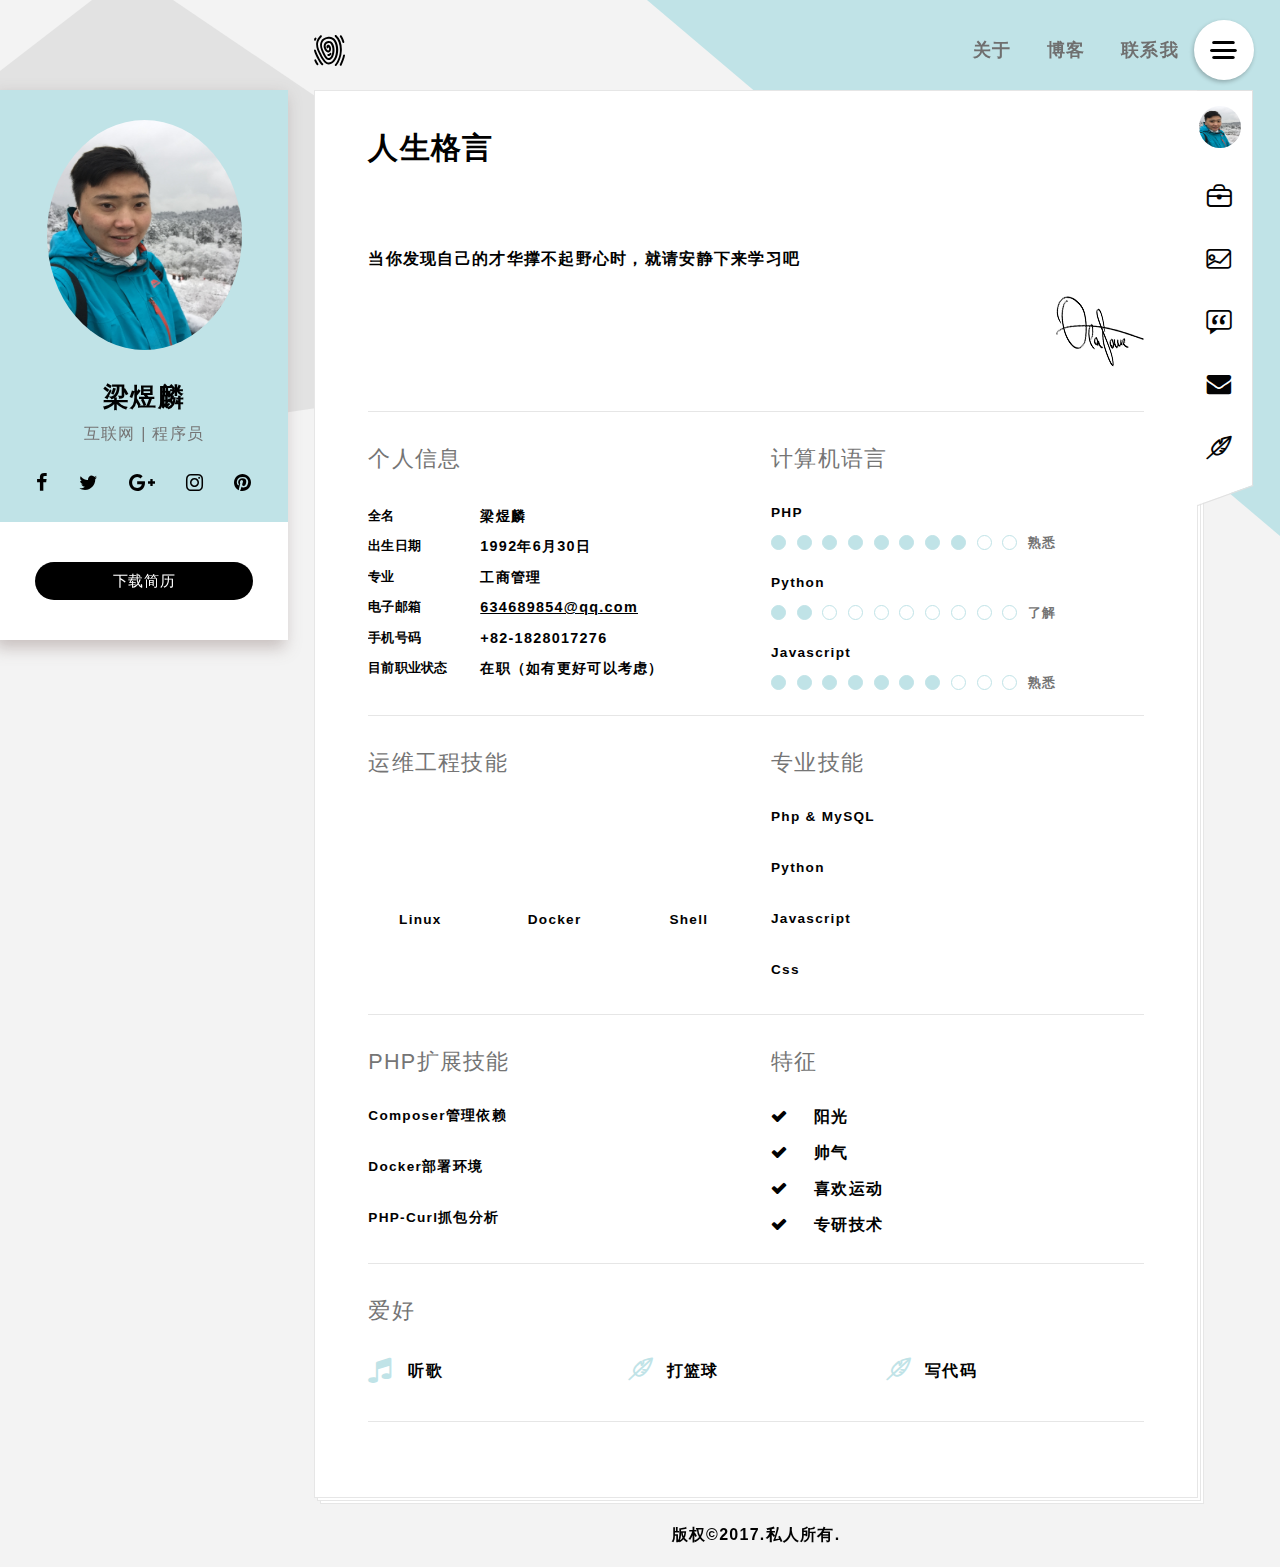
==== blog/index.html @ a627f926 "增加博客前端页面" ====
﻿<!DOCTYPE html>
<html lang="en" class="ace ace-card-on ace-tab-nav-on ace-main-nav-on ace-sidebar-on" data-theme-color="#c0e3e7">
<head>
    <meta charset="utf-8">
    <meta http-equiv="X-UA-Compatible" content="IE=edge">
    <meta name="viewport" content="width=device-width, initial-scale=1">

    <title>你吵到我写代码了</title>
    <meta name="description" content="">

    <link rel="apple-touch-icon" href="apple-touch-icon.png">
    <link rel="shortcut icon" href="favicon.ico">

    <!-- Icon Fonts -->
    <link href="fonts/icomoon/style.css" rel="stylesheet">

    <!-- Styles -->
    <link href="js/plugins/highlight/solarized-light.css" rel="stylesheet">
    <link href="style.css" rel="stylesheet">

    <!-- Modernizer -->
    <script type="text/javascript" src="js/vendor/modernizr-3.3.1.min.js"></script>
  </head>
  <body>
     <div class="ace-wrapper">
         <header id="ace-header" class="ace-container-shift ace-logo-in ace-head-boxed ace-nav-right">
             <div class="ace-head-inner">
                 <div class="ace-head-container ace-container">
                     <div class="ace-head-row">
                         <div id="ace-head-col1" class="ace-head-col text-left">
                             <a id="ace-logo" class="ace-logo" href="index.html">
                                <img src="img/uploads/brand/logo.svg" alt="ace resume"><span></span>
                             </a>
                         </div>

                         <div id="ace-head-col2" class="ace-head-col text-right">
                             <div class="ace-nav-container ace-container hidden-sm hidden-xs">
                                 <nav id="ace-main-nav">
                                    <ul class="clear-list">
										<li><a href="index.html">关于</a></li>
										<!-- <li><a href="portfolio.html">portfolio</a> -->
										<!-- <li><a href="testimonials.html">references</a></li> -->
										<!-- <li><a href="search.html">search</a></li> -->
										<li><a href="category.html">博客</a></li>
										<li><a href="contact.html">联系我</a></li>
									</ul>
                                 </nav>
                             </div>
                         </div>

                         <div id="ace-head-col3" class="ace-head-col text-right">
                             <button id="ace-sidebar-btn" class="btn btn-icon btn-light btn-shade">
                                 <span class="ace-icon ace-icon-side-bar-icon"></span>
                             </button>
                         </div>
                     </div>
                 </div><!-- .ace-container -->
             </div><!-- .ace-head-inner -->
        </header><!-- #ace-header -->


        <nav id="ace-nav-sm" class="ace-nav hidden-lg hidden-md">
            <ul class="clear-list">
				<li>
					<a href="index.html" data-tooltip="Home"><img class="avatar avatar-42" src="img/uploads/IMG_2490.jpg" alt=""></a>
				</li>
				<li>
					<a href="experience.html" data-tooltip="Experience"><span class="ace-icon ace-icon-experience"></span></a>
				</li>
				<li>
					<a href="portfolio.html" data-tooltip="Portfolio"><span class="ace-icon ace-icon-portfolio"></span></a>
				</li>
				<li>
					<a href="testimonials.html" data-tooltip="References"><span class="ace-icon ace-icon-references"></span></a>
				</li>
				<li>
					<a href="contact.html" data-tooltip="Contact"><span class="ace-icon ace-icon-contact"></span></a>
				</li>
				<li>
					<a href="category.html" data-tooltip="Blog"><span class="ace-icon ace-icon-blog"></span></a>
				</li>
			</ul>
        </nav><!-- #ace-tab-nav-sm -->

        <article id="ace-card" class="ace-card bg-primary">
			<div class="ace-card-inner text-center">
				<img class="avatar avatar-195" src="img/uploads/IMG_2490.jpg" width="195" height="195" alt="">
				<h1>梁煜麟</h1>
				<p class="text-muted">互联网 | 程序员</p>
				<ul class="ace-social clear-list">
					<li><a><span class="ace-icon ace-icon-facebook"></span></a></li>
					<li><a><span class="ace-icon ace-icon-twitter"></span></a></li>
					<li><a><span class="ace-icon ace-icon-google-plus"></span></a></li>
					<li><a><span class="ace-icon ace-icon-instagram"></span></a></li>
					<li><a><span class="ace-icon ace-icon-pinterest"></span></a></li>
				</ul>
			</div>

			<footer class="ace-card-footer">
				<a class="btn btn-lg btn-block btn-thin btn-upper " href="#">下载简历</a>
			</footer>
		</article><!-- #ace-card -->

        <div id="ace-content" class="ace-container-shift">
            <div class="ace-container">


                    <div id="ace-nav-wrap" class="hidden-sm hidden-xs">
                        <div class="ace-nav-cont">
                            <div id="ace-nav-scroll">
                                <nav id="ace-nav" class="ace-nav">
                                    <ul class="clear-list">
										<li>
											<a href="index.html" data-tooltip="Home"><img class="avatar avatar-42" src="img/uploads/IMG_2490.jpg" alt=""></a>
										</li>
										<li>
											<a href="experience.html" data-tooltip="Experience"><span class="ace-icon ace-icon-experience"></span></a>
										</li>
										<li>
											<a href="portfolio.html" data-tooltip="Portfolio"><span class="ace-icon ace-icon-portfolio"></span></a>
										</li>
										<li>
											<a href="testimonials.html" data-tooltip="References"><span class="ace-icon ace-icon-references"></span></a>
										</li>
										<li>
											<a href="contact.html" data-tooltip="Contact"><span class="ace-icon ace-icon-contact"></span></a>
										</li>
										<li>
											<a href="category.html" data-tooltip="Blog"><span class="ace-icon ace-icon-blog"></span></a>
										</li>
									</ul>
                                </nav>
                            </div>

                            <div id="ace-nav-tools" class="hidden">
                                <span class="ace-icon ace-icon-dots-three-horizontal"></span>

                                <button id="ace-nav-arrow" class="clear-btn">
                                    <span class="ace-icon ace-icon-chevron-thin-down"></span>
                                </button>
                            </div>
                        </div>
                        <div class="ace-nav-btm"></div>
                    </div><!-- .ace-nav-wrap -->

                <div class="ace-paper-stock">
                    <main class="ace-paper clearfix">
                        <div class="ace-paper-cont clear-mrg">

						<!-- START: PAGE CONTENT -->
    <div class="padd-box clear-mrg">
        <section class="section brd-btm">
            <div class="row">
                <div class="col-sm-12 clear-mrg text-box">
                    <h2 class="title-lg text-upper">人生格言</h2>

                    <p><b></b><br>
                        <b>当你发现自己的才华撑不起野心时，就请安静下来学习吧<b></p>

                    <p class="text-right">
                        <img src="img/uploads/signature.png" alt="">
                    </p>
                </div>
            </div>
        </section><!-- .section -->

        <section class="section brd-btm">
            <div class="row">
                <div class="col-sm-6 clear-mrg">
                    <h2 class="title-thin text-muted">个人信息</h2>

                    <dl class="dl-horizontal clear-mrg">
                        <dt class="text-upper">全名</dt>
                        <dd>梁煜麟</dd>

                        <dt class="text-upper">出生日期</dt>
                        <dd>1992年6月30日</dd>

                        <dt class="text-upper">专业</dt>
                        <dd>工商管理</dd>

                        <dt class="text-upper">电子邮箱</dt>
                        <dd><a href="mailto:634689854@qq.com">634689854@qq.com</a></dd>

                        <dt class="text-upper">手机号码</dt>
                        <dd>+82-1828017276</dd>

                        <dt class="text-upper">目前职业状态</dt>
                        <dd>在职（如有更好可以考虑）</dd>
                    </dl>
                </div><!-- .col-sm-6 -->

                <div class="col-sm-6 clear-mrg">
                    <h2 class="title-thin text-muted">计算机语言</h2>

                    <div class="progress-bullets ace-animate" role="progressbar" aria-valuenow="10" aria-valuemin="0" aria-valuemax="10">
                        <strong class="progress-title">PHP</strong>
                        <span class="progress-bar">
                            <span class="bullet fill"></span>
                            <span class="bullet fill"></span>
                            <span class="bullet fill"></span>
                            <span class="bullet fill"></span>
                            <span class="bullet fill"></span>
                            <span class="bullet fill"></span>
                            <span class="bullet fill"></span>
                            <span class="bullet fill"></span>
                            <span class="bullet"></span>
                            <span class="bullet"></span>
                        </span>
                        <span class="progress-text text-muted">熟悉</span>
                    </div>

                    <div class="progress-bullets ace-animate" role="progressbar" aria-valuenow="8" aria-valuemin="0" aria-valuemax="10">
                        <strong class="progress-title">Python</strong>
                        <span class="progress-bar">
                            <span class="bullet fill"></span>
                            <span class="bullet fill"></span>
                            <span class="bullet"></span>
                            <span class="bullet"></span>
                            <span class="bullet"></span>
                            <span class="bullet"></span>
                            <span class="bullet"></span>
                            <span class="bullet"></span>
                            <span class="bullet"></span>
                            <span class="bullet"></span>
                        </span>
                        <span class="progress-text text-muted">了解</span>
                    </div>

                    <div class="progress-bullets ace-animate" role="progressbar" aria-valuenow="7" aria-valuemin="0" aria-valuemax="10">
                        <strong class="progress-title">Javascript</strong>
                        <span class="progress-bar">
                            <span class="bullet fill"></span>
                            <span class="bullet fill"></span>
                            <span class="bullet fill"></span>
                            <span class="bullet fill"></span>
                            <span class="bullet fill"></span>
                            <span class="bullet fill"></span>
                            <span class="bullet fill"></span>
                            <span class="bullet"></span>
                            <span class="bullet"></span>
                            <span class="bullet"></span>
                        </span>
                        <span class="progress-text text-muted">熟悉</span>
                    </div>
                </div>
            </div>
        </section>

        <section class="section brd-btm">
            <div class="row">
                <div class="col-sm-6 clear-mrg">
                    <h2 class="title-thin text-muted">运维工程技能</h2>

                    <div class="row">
                        <div class="col-xs-4">
                            <div class="progress-chart ace-animate" role="progressbar" aria-valuenow="90" aria-valuemin="0" aria-valuemax="100">
                                <div class="progress-bar" data-text="40%" data-value="0.4"></div>
                                <strong class="progress-title">Linux</strong>
                            </div>
                        </div><!-- .col-xs-4 -->

                        <div class="col-xs-4">
                            <div class="progress-chart ace-animate" role="progressbar" aria-valuenow="88" aria-valuemin="0" aria-valuemax="100">
                                <div class="progress-bar" data-text="40%" data-value="0.4"></div>
                                <strong class="progress-title">Docker</strong>
                            </div>
                        </div><!-- .col-xs-4 -->

                        <div class="col-xs-4">
                            <div class="progress-chart ace-animate" role="progressbar" aria-valuenow="66" aria-valuemin="0" aria-valuemax="100">
                                <div class="progress-bar" data-text="30%" data-value="0.3"></div>
                                <strong class="progress-title">Shell</strong>
                            </div>
                        </div><!-- .col-xs-4 -->
                    </div><!-- .row -->
                </div><!-- .col-sm-6 -->

                <div class="col-sm-6 clear-mrg">
                    <h2 class="title-thin text-muted">专业技能</h2>

                    <div class="progress-line ace-animate" role="progressbar" aria-valuenow="90" aria-valuemin="0" aria-valuemax="100">
                        <strong class="progress-title">Php & MySQL</strong>
                        <div class="progress-bar" data-text="90%" data-value="0.9"></div>
                    </div>

                    <div class="progress-line ace-animate" role="progressbar" aria-valuenow="80" aria-valuemin="0" aria-valuemax="100">
                        <strong class="progress-title">Python</strong>
                        <div class="progress-bar" data-text="20%" data-value="0.2"></div>
                    </div>

                    <div class="progress-line ace-animate" role="progressbar" aria-valuenow="80" aria-valuemin="0" aria-valuemax="100">
                        <strong class="progress-title">Javascript</strong>
                        <div class="progress-bar" data-text="40%" data-value="0.4"></div>
                    </div>

                    <div class="progress-line ace-animate" role="progressbar" aria-valuenow="70" aria-valuemin="0" aria-valuemax="100">
                        <strong class="progress-title">Css</strong>
                        <div class="progress-bar" data-text="20%" data-value="0.2"></div>
                    </div>
                </div><!-- .col-sm-6 -->
            </div><!-- .row -->
        </section><!-- .section -->

        <section class="section brd-btm">
            <div class="row">
                <div class="col-sm-6 clear-mrg">
                    <h2 class="title-thin text-muted">PHP扩展技能</h2>

                    <div class="progress-line ace-animate" role="progressbar" aria-valuenow="90" aria-valuemin="0" aria-valuemax="100">
                        <strong class="progress-title">Composer管理依赖</strong>
                        <div class="progress-bar" data-text="60%" data-value="0.6"></div>
                    </div>

                    <div class="progress-line ace-animate" role="progressbar" aria-valuenow="80" aria-valuemin="0" aria-valuemax="100">
                        <strong class="progress-title">Docker部署环境</strong>
                        <div class="progress-bar" data-text="40%" data-value="0.4"></div>
                    </div>

                    <div class="progress-line ace-animate" role="progressbar" aria-valuenow="80" aria-valuemin="0" aria-valuemax="100">
                        <strong class="progress-title">PHP-Curl抓包分析</strong>
                        <div class="progress-bar" data-text="80%" data-value="0.8"></div>
                    </div>
                </div><!-- .col-sm-6 -->

                <div class="col-sm-6 clear-mrg">
                    <h2 class="title-thin text-muted">特征</h2>

                    <ul class="styled-list clear-mrg">
                        <li>阳光</li>
                        <li>帅气</li>
                        <li>喜欢运动</li>
                        <li>专研技术</li>
                    </ul>
                </div><!-- .col-sm-6 -->
            </div><!-- .row -->
        </section><!-- .section -->

        <section class="section brd-btm">
            <div class="row">
                <div class="col-sm-12 clear-mrg">
                    <h2 class="title-thin text-muted">爱好</h2>

                    <ul class="icon-list icon-list-col3 clearfix">
                        <li><span class="ace-icon ace-icon-music"></span> 听歌</li>
                        <li><span class="ace-icon ace-icon-blog"></span> 打篮球</li>
                        <li><span class="ace-icon ace-icon-blog"></span> 写代码</li>
                    </ul>
                </div>
            </div>
        </section><!-- .section -->


    </div><!-- .padd-box -->
<!-- END: PAGE CONTENT -->

                </div><!-- .ace-paper-cont -->
            </main><!-- .ace-paper -->
        </div><!-- .ace-paper-stock -->

        </div><!-- .ace-container -->
    </div><!-- #ace-content -->

    <div id="ace-sidebar">
		<button id="ace-sidebar-close" class="btn btn-icon btn-light btn-shade">
			<span class="ace-icon ace-icon-close"></span>
		</button>

		<div id="ace-sidebar-inner">
			<nav id="ace-main-nav-sm" class="visible-xs visible-sm text-center">
				<ul class="clear-list">
					<li><a href="index.html">about</a></li>
					<li><a href="portfolio.html">portfolio</a>
					<li><a href="testimonials.html">references</a></li>
					<li class="has-sub-menu"><a href="#">pages</a>
						<ul class="sub-menu">
							<li><a href="typography.html">typography</a></li>
							<li><a href="components.html">components</a></li>
							<li><a href="search.html">search</a></li>
							<li><a href="404.html">404</a></li>
						</ul>
					</li>
					<li class="has-sub-menu"><a href="category.html">blog</a>
						<ul class="sub-menu">
							<li><a href="single.html">single</a></li>
							<li><a href="single-image.html">single image</a></li>
							<li><a href="single-slider.html">single slider</a></li>
							<li><a href="single-youtube.html">single youtube</a></li>
							<li><a href="single-vimeo.html">single vimeo</a></li>
							<li><a href="single-dailymotion.html">single dailymotion</a></li>
							<li><a href="single-soundcloud.html">single soundcloud</a></li>
							<li><a href="single-video.html">single video</a></li>
							<li><a href="single-audio.html">single audio</a></li>
						</ul>
					</li>
					<li><a href="contact.html">contact</a></li>
				</ul>
			</nav><!-- #ace-main-nav-sm -->

			<article class="ace-card bg-primary">
				<div class="ace-card-inner text-center">
					<img class="avatar avatar-195" src="img/uploads/IMG_2490.jpg" width="195" height="195" alt="">
					<h1>梁煜麟</h1>
					<p class="text-muted">互联网 | 程序员</p>
					<ul class="ace-social clear-list">
						<li><a><span class="ace-icon ace-icon-facebook"></span></a></li>
						<li><a><span class="ace-icon ace-icon-twitter"></span></a></li>
						<li><a><span class="ace-icon ace-icon-google-plus"></span></a></li>
						<li><a><span class="ace-icon ace-icon-instagram"></span></a></li>
						<li><a><span class="ace-icon ace-icon-pinterest"></span></a></li>
					</ul>
				</div>
			</article><!-- #ace-card -->

			<aside class="widget-area">
				<section class="widget widget_search">
					<form role="search" method="get" class="search-form" action="http://sc.chinaz.com/jiaoben/">
						<label>
							<span class="screen-reader-text">Search for:</span>
							<input type="search" class="search-field" placeholder="Search" value="" name="s">
						</label>
						<button type="submit" class="search-submit">
							<span class="screen-reader-text">Search</span>
							<span class="ace-icon ace-icon-search"></span>
						</button>
					</form>
				</section>

				<section class="widget widget_posts_entries">
					<h2 class="widget-title">popular posts</h2>
					<ul>
						<li>
							<a class="post-image" href="">
								<img src="http://noemi.px-lab.com/wp-content/uploads/2016/05/tttt-70x70.png" alt="">
							</a>
							<div class="post-content">
								<h3>
									<a href="">contextual advertising</a>
								</h3>
							</div>
							<div class="post-category-comment">
								<a href="" class="post-category">Work</a>
								<a href="" class="post-comments">256 comments</a>
							</div>
						</li>

						<li>
							<a class="post-image" href="">
								<img src="http://noemi.px-lab.com/wp-content/uploads/2016/05/IMG_8945-1-70x70.jpg" alt="">
							</a>
							<div class="post-content">
								<h3>
									<a href="">grilling tips for the dog days of summer</a>
								</h3>
							</div>
							<div class="post-category-comment">
								<a href="" class="post-category">Work</a>
								<a href="" class="post-comments">256 comments</a>
							</div>
						</li>

						<li>
							<a class="post-image" href="">
								<img src="http://noemi.px-lab.com/wp-content/uploads/2016/05/15-70x70.png" alt="">
							</a>
							<div class="post-content">
								<h3><a href=""></a>branding do you know who are</h3>
							</div>
							<div class="post-category-comment">
								<a href="" class="post-category">Work</a>
								<a href="" class="post-comments">256 comments</a>
							</div>
						</li>
					</ul>
				</section>

				<section id="tag_cloud-2" class="widget widget_tag_cloud">
					<h2 class="widget-title">Tags</h2>
					<div class="tagcloud">
						<a href="http://sc.chinaz.com/jiaoben/tag/audios/" class="tag-link-5 tag-link-position-1" title="1 topic" style="font-size: 1em;">Audios</a>
						<a href="" class="tag-link-7 tag-link-position-2" title="1 topic" style="font-size: 1em;">Freelance</a></div>
				</section>

				<section id="recent-posts-3" class="widget widget_recent_entries">
					<h4 class="widget-title">Recent Posts</h4>
					<ul>
						<li>
							<a href="">Global Travel And Vacations  Luxury Travel On A Tight  Budget</a>
							<div class="post-category-comment">
								<a href="" class="post-category">Photography</a>
								<a href="" class="post-comments">256 comments</a>
							</div>
						</li>
						<li>
							<a href="">cooking for one</a>
							<div class="post-category-comment">
								<a href="" class="post-category">Work</a>
								<a href="" class="post-comments">256 comments</a>
							</div>
						</li>
						<li>
							<a href="">An Ugly Myspace Profile Will  Sure Ruin Your Reputation</a>
							<div class="post-category-comment">
								<a href="" class="post-category">Photography</a>
								<a href="" class="post-comments">256 comments</a>
							</div>
						</li>
					</ul>
				</section>

				<section class="widget widget_categories">
					<h4 class="widget-title">post categories</h4>
					<ul>
						<li class="cat-item"><a href="">Audios</a>5</li>
						<li class="cat-item"><a href="">Daili Inspiration</a>2</li>
						<li class="cat-item"><a href="">Freelance</a>27</li>
						<li class="cat-item"><a href="">Links</a>5</li>
						<li class="cat-item"><a href="">Mobile</a>2</li>
						<li class="cat-item"><a href="">Phography</a>27</li>
					</ul>
				</section>
			</aside>

		</div><!-- #ace-sidebar-inner -->
	</div><!-- #ace-sidebar -->

    <footer id="ace-footer" class="ace-container-shift">
        <div class="ace-container">
			<div class="ace-footer-cont clear-mrg">
				<p class="text-center">版权©2017.私人所有.<a target="_blank" href="http://sc.chinaz.com/moban/"></a></p>
			</div>
        </div><!-- .ace-container -->
    </footer><!-- #ace-footer -->

    <!-- Triangle Shapes -->
    <svg id="ace-bg-shape-1" class="hidden-sm hidden-xs" height="519" width="758">
        <polygon points="0,455,693,352,173,0,92,0,0,71" style="fill:#d2d2d2;stroke:purple;stroke-width:0; opacity: 0.5">
    </svg>

    <svg id="ace-bg-shape-2" class="hidden-sm hidden-xs" height="536" width="633">
        <polygon points="0,0,633,0,633,536" style="fill:#c0e3e7;stroke:purple;stroke-width:0" />
    </svg>
</div><!-- .ace-wrapper -->

<!-- Scripts -->
<script type="text/javascript" src="js/vendor/jquery-1.12.4.min.js"></script>
<script type="text/javascript">
	$(".btn-upper").click(function(){
		alert('暂时还不能下载！')
	})
</script>


<!---<script type="text/javascript" src="http://ditu.google.cn/maps/api/js?key=AIzaSyDiwY_5J2Bkv2UgSeJa4NOKl6WUezSS9XA"></script>--->
<script type="text/javascript" src="js/plugins/highlight/highlight.pack.js"></script>
<script type="text/javascript" src="js/plugins/jquery.mCustomScrollbar.min.js"></script>
<script type="text/javascript" src="js/plugins/isotope.pkgd.min.js"></script>
<script type="text/javascript" src="js/plugins/progressbar.min.js"></script>
<script type="text/javascript" src="js/plugins/slick.min.js"></script>

<script type="text/javascript" src="js/options.js"></script>
<script type="text/javascript" src="js/main.js"></script>
</body>
</html>
---- blog/fonts/icomoon/style.css ----
@font-face {
  font-family: 'icomoon';
  src:
    url('fonts/icomoon.ttf?ngfxmq') format('truetype'),
    url('fonts/icomoon.woff?ngfxmq') format('woff'),
    url('fonts/icomoon.svg?ngfxmq#icomoon') format('svg');
  font-weight: normal;
  font-style: normal;
}

.ace-icon {
  /* use !important to prevent issues with browser extensions that change fonts */
  font-family: 'icomoon' !important;
  speak: none;
  font-style: normal;
  font-weight: normal;
  font-variant: normal;
  text-transform: none;
  line-height: 1;

  /* Better Font Rendering =========== */
  -webkit-font-smoothing: antialiased;
  -moz-osx-font-smoothing: grayscale;
}

.ace-icon-quote:before {
  content: "\e90a";
}
.ace-icon-side-bar-icon:before {
  content: "\e900";
}
.ace-icon-references:before {
  content: "\e901";
}
.ace-icon-portfolio:before {
  content: "\e902";
}
.ace-icon-experience:before {
  content: "\e903";
}
.ace-icon-contact:before {
  content: "\e904";
}
.ace-icon-blog:before {
  content: "\e905";
}
.ace-icon-arrow-page-up:before {
  content: "\e906";
}
.ace-icon-about:before {
  content: "\e907";
}
.ace-icon-chevron-thin-down:before {
  content: "\e908";
}
.ace-icon-dots-three-horizontal:before {
  content: "\e909";
}
.ace-icon-asterisk:before {
  content: "\f069";
}
.ace-icon-plus:before {
  content: "\f067";
}
.ace-icon-question:before {
  content: "\f128";
}
.ace-icon-minus:before {
  content: "\f068";
}
.ace-icon-glass:before {
  content: "\f000";
}
.ace-icon-music:before {
  content: "\f001";
}
.ace-icon-search:before {
  content: "\f002";
}
.ace-icon-envelope-o:before {
  content: "\f003";
}
.ace-icon-heart:before {
  content: "\f004";
}
.ace-icon-star:before {
  content: "\f005";
}
.ace-icon-star-o:before {
  content: "\f006";
}
.ace-icon-user:before {
  content: "\f007";
}
.ace-icon-film:before {
  content: "\f008";
}
.ace-icon-th-large:before {
  content: "\f009";
}
.ace-icon-th:before {
  content: "\f00a";
}
.ace-icon-th-list:before {
  content: "\f00b";
}
.ace-icon-check:before {
  content: "\f00c";
}
.ace-icon-close:before {
  content: "\f00d";
}
.ace-icon-search-plus:before {
  content: "\f00e";
}
.ace-icon-search-minus:before {
  content: "\f010";
}
.ace-icon-power-off:before {
  content: "\f011";
}
.ace-icon-signal:before {
  content: "\f012";
}
.ace-icon-gear:before {
  content: "\f013";
}
.ace-icon-trash-o:before {
  content: "\f014";
}
.ace-icon-home:before {
  content: "\f015";
}
.ace-icon-file-o:before {
  content: "\f016";
}
.ace-icon-clock-o:before {
  content: "\f017";
}
.ace-icon-road:before {
  content: "\f018";
}
.ace-icon-download:before {
  content: "\f019";
}
.ace-icon-arrow-circle-o-down:before {
  content: "\f01a";
}
.ace-icon-arrow-circle-o-up:before {
  content: "\f01b";
}
.ace-icon-inbox:before {
  content: "\f01c";
}
.ace-icon-play-circle-o:before {
  content: "\f01d";
}
.ace-icon-repeat:before {
  content: "\f01e";
}
.ace-icon-refresh:before {
  content: "\f021";
}
.ace-icon-list-alt:before {
  content: "\f022";
}
.ace-icon-lock:before {
  content: "\f023";
}
.ace-icon-flag:before {
  content: "\f024";
}
.ace-icon-headphones:before {
  content: "\f025";
}
.ace-icon-volume-off:before {
  content: "\f026";
}
.ace-icon-volume-down:before {
  content: "\f027";
}
.ace-icon-volume-up:before {
  content: "\f028";
}
.ace-icon-qrcode:before {
  content: "\f029";
}
.ace-icon-barcode:before {
  content: "\f02a";
}
.ace-icon-tag:before {
  content: "\f02b";
}
.ace-icon-tags:before {
  content: "\f02c";
}
.ace-icon-book:before {
  content: "\f02d";
}
.ace-icon-bookmark:before {
  content: "\f02e";
}
.ace-icon-print:before {
  content: "\f02f";
}
.ace-icon-camera:before {
  content: "\f030";
}
.ace-icon-font:before {
  content: "\f031";
}
.ace-icon-bold:before {
  content: "\f032";
}
.ace-icon-italic:before {
  content: "\f033";
}
.ace-icon-text-height:before {
  content: "\f034";
}
.ace-icon-text-width:before {
  content: "\f035";
}
.ace-icon-align-left:before {
  content: "\f036";
}
.ace-icon-align-center:before {
  content: "\f037";
}
.ace-icon-align-right:before {
  content: "\f038";
}
.ace-icon-align-justify:before {
  content: "\f039";
}
.ace-icon-list:before {
  content: "\f03a";
}
.ace-icon-dedent:before {
  content: "\f03b";
}
.ace-icon-outdent:before {
  content: "\f03b";
}
.ace-icon-indent:before {
  content: "\f03c";
}
.ace-icon-video-camera:before {
  content: "\f03d";
}
.ace-icon-image:before {
  content: "\f03e";
}
.ace-icon-pencil:before {
  content: "\f040";
}
.ace-icon-map-marker:before {
  content: "\f041";
}
.ace-icon-adjust:before {
  content: "\f042";
}
.ace-icon-tint:before {
  content: "\f043";
}
.ace-icon-edit:before {
  content: "\f044";
}
.ace-icon-share-square-o:before {
  content: "\f045";
}
.ace-icon-check-square-o:before {
  content: "\f046";
}
.ace-icon-arrows:before {
  content: "\f047";
}
.ace-icon-step-backward:before {
  content: "\f048";
}
.ace-icon-fast-backward:before {
  content: "\f049";
}
.ace-icon-backward:before {
  content: "\f04a";
}
.ace-icon-play:before {
  content: "\f04b";
}
.ace-icon-pause:before {
  content: "\f04c";
}
.ace-icon-stop:before {
  content: "\f04d";
}
.ace-icon-forward:before {
  content: "\f04e";
}
.ace-icon-fast-forward:before {
  content: "\f050";
}
.ace-icon-step-forward:before {
  content: "\f051";
}
.ace-icon-eject:before {
  content: "\f052";
}
.ace-icon-chevron-left:before {
  content: "\f053";
}
.ace-icon-chevron-right:before {
  content: "\f054";
}
.ace-icon-plus-circle:before {
  content: "\f055";
}
.ace-icon-minus-circle:before {
  content: "\f056";
}
.ace-icon-times-circle:before {
  content: "\f057";
}
.ace-icon-check-circle:before {
  content: "\f058";
}
.ace-icon-question-circle:before {
  content: "\f059";
}
.ace-icon-info-circle:before {
  content: "\f05a";
}
.ace-icon-crosshairs:before {
  content: "\f05b";
}
.ace-icon-times-circle-o:before {
  content: "\f05c";
}
.ace-icon-check-circle-o:before {
  content: "\f05d";
}
.ace-icon-ban:before {
  content: "\f05e";
}
.ace-icon-arrow-left:before {
  content: "\f060";
}
.ace-icon-arrow-right:before {
  content: "\f061";
}
.ace-icon-arrow-up:before {
  content: "\f062";
}
.ace-icon-arrow-down:before {
  content: "\f063";
}
.ace-icon-mail-forward:before {
  content: "\f064";
}
.ace-icon-expand:before {
  content: "\f065";
}
.ace-icon-compress:before {
  content: "\f066";
}
.ace-icon-exclamation-circle:before {
  content: "\f06a";
}
.ace-icon-gift:before {
  content: "\f06b";
}
.ace-icon-leaf:before {
  content: "\f06c";
}
.ace-icon-fire:before {
  content: "\f06d";
}
.ace-icon-eye:before {
  content: "\f06e";
}
.ace-icon-eye-slash:before {
  content: "\f070";
}
.ace-icon-warning:before {
  content: "\f071";
}
.ace-icon-plane:before {
  content: "\f072";
}
.ace-icon-calendar:before {
  content: "\f073";
}
.ace-icon-random:before {
  content: "\f074";
}
.ace-icon-comment:before {
  content: "\f075";
}
.ace-icon-magnet:before {
  content: "\f076";
}
.ace-icon-chevron-up:before {
  content: "\f077";
}
.ace-icon-chevron-down:before {
  content: "\f078";
}
.ace-icon-retweet:before {
  content: "\f079";
}
.ace-icon-shopping-cart:before {
  content: "\f07a";
}
.ace-icon-folder:before {
  content: "\f07b";
}
.ace-icon-folder-open:before {
  content: "\f07c";
}
.ace-icon-arrows-v:before {
  content: "\f07d";
}
.ace-icon-arrows-h:before {
  content: "\f07e";
}
.ace-icon-bar-chart:before {
  content: "\f080";
}
.ace-icon-twitter-square:before {
  content: "\f081";
}
.ace-icon-facebook-square:before {
  content: "\f082";
}
.ace-icon-camera-retro:before {
  content: "\f083";
}
.ace-icon-key:before {
  content: "\f084";
}
.ace-icon-cogs:before {
  content: "\f085";
}
.ace-icon-comments:before {
  content: "\f086";
}
.ace-icon-thumbs-o-up:before {
  content: "\f087";
}
.ace-icon-thumbs-o-down:before {
  content: "\f088";
}
.ace-icon-star-half:before {
  content: "\f089";
}
.ace-icon-heart-o:before {
  content: "\f08a";
}
.ace-icon-sign-out:before {
  content: "\f08b";
}
.ace-icon-linkedin-square:before {
  content: "\f08c";
}
.ace-icon-thumb-tack:before {
  content: "\f08d";
}
.ace-icon-external-link:before {
  content: "\f08e";
}
.ace-icon-sign-in:before {
  content: "\f090";
}
.ace-icon-trophy:before {
  content: "\f091";
}
.ace-icon-github-square:before {
  content: "\f092";
}
.ace-icon-upload:before {
  content: "\f093";
}
.ace-icon-lemon-o:before {
  content: "\f094";
}
.ace-icon-phone:before {
  content: "\f095";
}
.ace-icon-square-o:before {
  content: "\f096";
}
.ace-icon-bookmark-o:before {
  content: "\f097";
}
.ace-icon-phone-square:before {
  content: "\f098";
}
.ace-icon-twitter:before {
  content: "\f099";
}
.ace-icon-facebook:before {
  content: "\f09a";
}
.ace-icon-github:before {
  content: "\f09b";
}
.ace-icon-unlock:before {
  content: "\f09c";
}
.ace-icon-credit-card:before {
  content: "\f09d";
}
.ace-icon-feed:before {
  content: "\f09e";
}
.ace-icon-rss:before {
  content: "\f09e";
}
.ace-icon-hdd-o:before {
  content: "\f0a0";
}
.ace-icon-bullhorn:before {
  content: "\f0a1";
}
.ace-icon-bell-o:before {
  content: "\f0a2";
}
.ace-icon-certificate:before {
  content: "\f0a3";
}
.ace-icon-hand-o-right:before {
  content: "\f0a4";
}
.ace-icon-hand-o-left:before {
  content: "\f0a5";
}
.ace-icon-hand-o-up:before {
  content: "\f0a6";
}
.ace-icon-hand-o-down:before {
  content: "\f0a7";
}
.ace-icon-arrow-circle-left:before {
  content: "\f0a8";
}
.ace-icon-arrow-circle-right:before {
  content: "\f0a9";
}
.ace-icon-arrow-circle-up:before {
  content: "\f0aa";
}
.ace-icon-arrow-circle-down:before {
  content: "\f0ab";
}
.ace-icon-globe:before {
  content: "\f0ac";
}
.ace-icon-wrench:before {
  content: "\f0ad";
}
.ace-icon-tasks:before {
  content: "\f0ae";
}
.ace-icon-filter:before {
  content: "\f0b0";
}
.ace-icon-briefcase:before {
  content: "\f0b1";
}
.ace-icon-arrows-alt:before {
  content: "\f0b2";
}
.ace-icon-group:before {
  content: "\f0c0";
}
.ace-icon-chain:before {
  content: "\f0c1";
}
.ace-icon-cloud:before {
  content: "\f0c2";
}
.ace-icon-flask:before {
  content: "\f0c3";
}
.ace-icon-cut:before {
  content: "\f0c4";
}
.ace-icon-copy:before {
  content: "\f0c5";
}
.ace-icon-paperclip:before {
  content: "\f0c6";
}
.ace-icon-save:before {
  content: "\f0c7";
}
.ace-icon-square:before {
  content: "\f0c8";
}
.ace-icon-bars:before {
  content: "\f0c9";
}
.ace-icon-list-ul:before {
  content: "\f0ca";
}
.ace-icon-list-ol:before {
  content: "\f0cb";
}
.ace-icon-strikethrough:before {
  content: "\f0cc";
}
.ace-icon-underline:before {
  content: "\f0cd";
}
.ace-icon-table:before {
  content: "\f0ce";
}
.ace-icon-magic:before {
  content: "\f0d0";
}
.ace-icon-truck:before {
  content: "\f0d1";
}
.ace-icon-pinterest:before {
  content: "\f0d2";
}
.ace-icon-pinterest-square:before {
  content: "\f0d3";
}
.ace-icon-google-plus-square:before {
  content: "\f0d4";
}
.ace-icon-google-plus:before {
  content: "\f0d5";
}
.ace-icon-money:before {
  content: "\f0d6";
}
.ace-icon-caret-down:before {
  content: "\f0d7";
}
.ace-icon-caret-up:before {
  content: "\f0d8";
}
.ace-icon-caret-left:before {
  content: "\f0d9";
}
.ace-icon-caret-right:before {
  content: "\f0da";
}
.ace-icon-columns:before {
  content: "\f0db";
}
.ace-icon-sort:before {
  content: "\f0dc";
}
.ace-icon-sort-down:before {
  content: "\f0dd";
}
.ace-icon-sort-asc:before {
  content: "\f0de";
}
.ace-icon-sort-up:before {
  content: "\f0de";
}
.ace-icon-envelope:before {
  content: "\f0e0";
}
.ace-icon-linkedin:before {
  content: "\f0e1";
}
.ace-icon-rotate-left:before {
  content: "\f0e2";
}
.ace-icon-gavel:before {
  content: "\f0e3";
}
.ace-icon-dashboard:before {
  content: "\f0e4";
}
.ace-icon-comment-o:before {
  content: "\f0e5";
}
.ace-icon-comments-o:before {
  content: "\f0e6";
}
.ace-icon-flash:before {
  content: "\f0e7";
}
.ace-icon-sitemap:before {
  content: "\f0e8";
}
.ace-icon-umbrella:before {
  content: "\f0e9";
}
.ace-icon-clipboard:before {
  content: "\f0ea";
}
.ace-icon-paste:before {
  content: "\f0ea";
}
.ace-icon-lightbulb-o:before {
  content: "\f0eb";
}
.ace-icon-exchange:before {
  content: "\f0ec";
}
.ace-icon-cloud-download:before {
  content: "\f0ed";
}
.ace-icon-cloud-upload:before {
  content: "\f0ee";
}
.ace-icon-user-md:before {
  content: "\f0f0";
}
.ace-icon-stethoscope:before {
  content: "\f0f1";
}
.ace-icon-suitcase:before {
  content: "\f0f2";
}
.ace-icon-bell:before {
  content: "\f0f3";
}
.ace-icon-coffee:before {
  content: "\f0f4";
}
.ace-icon-cutlery:before {
  content: "\f0f5";
}
.ace-icon-file-text-o:before {
  content: "\f0f6";
}
.ace-icon-building-o:before {
  content: "\f0f7";
}
.ace-icon-hospital-o:before {
  content: "\f0f8";
}
.ace-icon-ambulance:before {
  content: "\f0f9";
}
.ace-icon-medkit:before {
  content: "\f0fa";
}
.ace-icon-fighter-jet:before {
  content: "\f0fb";
}
.ace-icon-beer:before {
  content: "\f0fc";
}
.ace-icon-h-square:before {
  content: "\f0fd";
}
.ace-icon-plus-square:before {
  content: "\f0fe";
}
.ace-icon-angle-double-left:before {
  content: "\f100";
}
.ace-icon-angle-double-right:before {
  content: "\f101";
}
.ace-icon-angle-double-up:before {
  content: "\f102";
}
.ace-icon-angle-double-down:before {
  content: "\f103";
}
.ace-icon-angle-left:before {
  content: "\f104";
}
.ace-icon-angle-right:before {
  content: "\f105";
}
.ace-icon-angle-up:before {
  content: "\f106";
}
.ace-icon-angle-down:before {
  content: "\f107";
}
.ace-icon-desktop:before {
  content: "\f108";
}
.ace-icon-laptop:before {
  content: "\f109";
}
.ace-icon-tablet:before {
  content: "\f10a";
}
.ace-icon-mobile:before {
  content: "\f10b";
}
.ace-icon-mobile-phone:before {
  content: "\f10b";
}
.ace-icon-circle-o:before {
  content: "\f10c";
}
.ace-icon-quote-left:before {
  content: "\f10d";
}
.ace-icon-quote-right:before {
  content: "\f10e";
}
.ace-icon-spinner:before {
  content: "\f110";
}
.ace-icon-circle:before {
  content: "\f111";
}
.ace-icon-mail-reply:before {
  content: "\f112";
}
.ace-icon-reply:before {
  content: "\f112";
}
.ace-icon-github-alt:before {
  content: "\f113";
}
.ace-icon-folder-o:before {
  content: "\f114";
}
.ace-icon-folder-open-o:before {
  content: "\f115";
}
.ace-icon-smile-o:before {
  content: "\f118";
}
.ace-icon-frown-o:before {
  content: "\f119";
}
.ace-icon-meh-o:before {
  content: "\f11a";
}
.ace-icon-gamepad:before {
  content: "\f11b";
}
.ace-icon-keyboard-o:before {
  content: "\f11c";
}
.ace-icon-flag-o:before {
  content: "\f11d";
}
.ace-icon-flag-checkered:before {
  content: "\f11e";
}
.ace-icon-terminal:before {
  content: "\f120";
}
.ace-icon-code:before {
  content: "\f121";
}
.ace-icon-mail-reply-all:before {
  content: "\f122";
}
.ace-icon-star-half-empty:before {
  content: "\f123";
}
.ace-icon-location-arrow:before {
  content: "\f124";
}
.ace-icon-crop:before {
  content: "\f125";
}
.ace-icon-code-fork:before {
  content: "\f126";
}
.ace-icon-chain-broken:before {
  content: "\f127";
}
.ace-icon-info:before {
  content: "\f129";
}
.ace-icon-exclamation:before {
  content: "\f12a";
}
.ace-icon-superscript:before {
  content: "\f12b";
}
.ace-icon-subscript:before {
  content: "\f12c";
}
.ace-icon-eraser:before {
  content: "\f12d";
}
.ace-icon-puzzle-piece:before {
  content: "\f12e";
}
.ace-icon-microphone:before {
  content: "\f130";
}
.ace-icon-microphone-slash:before {
  content: "\f131";
}
.ace-icon-shield:before {
  content: "\f132";
}
.ace-icon-calendar-o:before {
  content: "\f133";
}
.ace-icon-fire-extinguisher:before {
  content: "\f134";
}
.ace-icon-rocket:before {
  content: "\f135";
}
.ace-icon-maxcdn:before {
  content: "\f136";
}
.ace-icon-chevron-circle-left:before {
  content: "\f137";
}
.ace-icon-chevron-circle-right:before {
  content: "\f138";
}
.ace-icon-chevron-circle-up:before {
  content: "\f139";
}
.ace-icon-chevron-circle-down:before {
  content: "\f13a";
}
.ace-icon-html5:before {
  content: "\f13b";
}
.ace-icon-css3:before {
  content: "\f13c";
}
.ace-icon-anchor:before {
  content: "\f13d";
}
.ace-icon-unlock-alt:before {
  content: "\f13e";
}
.ace-icon-bullseye:before {
  content: "\f140";
}
.ace-icon-ellipsis-h:before {
  content: "\f141";
}
.ace-icon-ellipsis-v:before {
  content: "\f142";
}
.ace-icon-rss-square:before {
  content: "\f143";
}
.ace-icon-play-circle:before {
  content: "\f144";
}
.ace-icon-ticket:before {
  content: "\f145";
}
.ace-icon-minus-square:before {
  content: "\f146";
}
.ace-icon-minus-square-o:before {
  content: "\f147";
}
.ace-icon-level-up:before {
  content: "\f148";
}
.ace-icon-level-down:before {
  content: "\f149";
}
.ace-icon-check-square:before {
  content: "\f14a";
}
.ace-icon-pencil-square:before {
  content: "\f14b";
}
.ace-icon-external-link-square:before {
  content: "\f14c";
}
.ace-icon-share-square:before {
  content: "\f14d";
}
.ace-icon-compass:before {
  content: "\f14e";
}
.ace-icon-caret-square-o-down:before {
  content: "\f150";
}
.ace-icon-toggle-down:before {
  content: "\f150";
}
.ace-icon-caret-square-o-up:before {
  content: "\f151";
}
.ace-icon-caret-square-o-right:before {
  content: "\f152";
}
.ace-icon-euro:before {
  content: "\f153";
}
.ace-icon-gbp:before {
  content: "\f154";
}
.ace-icon-dollar:before {
  content: "\f155";
}
.ace-icon-rupee:before {
  content: "\f156";
}
.ace-icon-cny:before {
  content: "\f157";
}
.ace-icon-rouble:before {
  content: "\f158";
}
.ace-icon-rub:before {
  content: "\f158";
}
.ace-icon-ruble:before {
  content: "\f158";
}
.ace-icon-won:before {
  content: "\f159";
}
.ace-icon-bitcoin:before {
  content: "\f15a";
}
.ace-icon-btc:before {
  content: "\f15a";
}
.ace-icon-file:before {
  content: "\f15b";
}
.ace-icon-file-text:before {
  content: "\f15c";
}
.ace-icon-sort-alpha-asc:before {
  content: "\f15d";
}
.ace-icon-sort-alpha-desc:before {
  content: "\f15e";
}
.ace-icon-sort-amount-asc:before {
  content: "\f160";
}
.ace-icon-sort-amount-desc:before {
  content: "\f161";
}
.ace-icon-sort-numeric-asc:before {
  content: "\f162";
}
.ace-icon-sort-numeric-desc:before {
  content: "\f163";
}
.ace-icon-thumbs-up:before {
  content: "\f164";
}
.ace-icon-thumbs-down:before {
  content: "\f165";
}
.ace-icon-youtube-square:before {
  content: "\f166";
}
.ace-icon-youtube:before {
  content: "\f167";
}
.ace-icon-xing:before {
  content: "\f168";
}
.ace-icon-xing-square:before {
  content: "\f169";
}
.ace-icon-youtube-play:before {
  content: "\f16a";
}
.ace-icon-dropbox:before {
  content: "\f16b";
}
.ace-icon-stack-overflow:before {
  content: "\f16c";
}
.ace-icon-instagram:before {
  content: "\f16d";
}
.ace-icon-flickr:before {
  content: "\f16e";
}
.ace-icon-adn:before {
  content: "\f170";
}
.ace-icon-bitbucket:before {
  content: "\f171";
}
.ace-icon-bitbucket-square:before {
  content: "\f172";
}
.ace-icon-tumblr:before {
  content: "\f173";
}
.ace-icon-tumblr-square:before {
  content: "\f174";
}
.ace-icon-long-arrow-down:before {
  content: "\f175";
}
.ace-icon-long-arrow-up:before {
  content: "\f176";
}
.ace-icon-long-arrow-left:before {
  content: "\f177";
}
.ace-icon-long-arrow-right:before {
  content: "\f178";
}
.ace-icon-apple:before {
  content: "\f179";
}
.ace-icon-windows:before {
  content: "\f17a";
}
.ace-icon-android:before {
  content: "\f17b";
}
.ace-icon-linux:before {
  content: "\f17c";
}
.ace-icon-dribbble:before {
  content: "\f17d";
}
.ace-icon-skype:before {
  content: "\f17e";
}
.ace-icon-foursquare:before {
  content: "\f180";
}
.ace-icon-trello:before {
  content: "\f181";
}
.ace-icon-female:before {
  content: "\f182";
}
.ace-icon-male:before {
  content: "\f183";
}
.ace-icon-gratipay:before {
  content: "\f184";
}
.ace-icon-sun-o:before {
  content: "\f185";
}
.ace-icon-moon-o:before {
  content: "\f186";
}
.ace-icon-archive:before {
  content: "\f187";
}
.ace-icon-bug:before {
  content: "\f188";
}
.ace-icon-vk:before {
  content: "\f189";
}
.ace-icon-weibo:before {
  content: "\f18a";
}
.ace-icon-renren:before {
  content: "\f18b";
}
.ace-icon-pagelines:before {
  content: "\f18c";
}
.ace-icon-stack-exchange:before {
  content: "\f18d";
}
.ace-icon-arrow-circle-o-right:before {
  content: "\f18e";
}
.ace-icon-arrow-circle-o-left:before {
  content: "\f190";
}
.ace-icon-toggle-left:before {
  content: "\f191";
}
.ace-icon-dot-circle-o:before {
  content: "\f192";
}
.ace-icon-wheelchair:before {
  content: "\f193";
}
.ace-icon-vimeo-square:before {
  content: "\f194";
}
.ace-icon-try:before {
  content: "\f195";
}
.ace-icon-plus-square-o:before {
  content: "\f196";
}
.ace-icon-space-shuttle:before {
  content: "\f197";
}
.ace-icon-slack:before {
  content: "\f198";
}
.ace-icon-envelope-square:before {
  content: "\f199";
}
.ace-icon-wordpress:before {
  content: "\f19a";
}
.ace-icon-openid:before {
  content: "\f19b";
}
.ace-icon-bank:before {
  content: "\f19c";
}
.ace-icon-graduation-cap:before {
  content: "\f19d";
}
.ace-icon-yahoo:before {
  content: "\f19e";
}
.ace-icon-google:before {
  content: "\f1a0";
}
.ace-icon-reddit:before {
  content: "\f1a1";
}
.ace-icon-reddit-square:before {
  content: "\f1a2";
}
.ace-icon-stumbleupon-circle:before {
  content: "\f1a3";
}
.ace-icon-stumbleupon:before {
  content: "\f1a4";
}
.ace-icon-delicious:before {
  content: "\f1a5";
}
.ace-icon-digg:before {
  content: "\f1a6";
}
.ace-icon-pied-piper-pp:before {
  content: "\f1a7";
}
.ace-icon-pied-piper-alt:before {
  content: "\f1a8";
}
.ace-icon-drupal:before {
  content: "\f1a9";
}
.ace-icon-joomla:before {
  content: "\f1aa";
}
.ace-icon-language:before {
  content: "\f1ab";
}
.ace-icon-fax:before {
  content: "\f1ac";
}
.ace-icon-building:before {
  content: "\f1ad";
}
.ace-icon-child:before {
  content: "\f1ae";
}
.ace-icon-paw:before {
  content: "\f1b0";
}
.ace-icon-spoon:before {
  content: "\f1b1";
}
.ace-icon-cube:before {
  content: "\f1b2";
}
.ace-icon-cubes:before {
  content: "\f1b3";
}
.ace-icon-behance:before {
  content: "\f1b4";
}
.ace-icon-behance-square:before {
  content: "\f1b5";
}
.ace-icon-steam:before {
  content: "\f1b6";
}
.ace-icon-steam-square:before {
  content: "\f1b7";
}
.ace-icon-recycle:before {
  content: "\f1b8";
}
.ace-icon-automobile:before {
  content: "\f1b9";
}
.ace-icon-car:before {
  content: "\f1b9";
}
.ace-icon-cab:before {
  content: "\f1ba";
}
.ace-icon-tree:before {
  content: "\f1bb";
}
.ace-icon-spotify:before {
  content: "\f1bc";
}
.ace-icon-deviantart:before {
  content: "\f1bd";
}
.ace-icon-soundcloud:before {
  content: "\f1be";
}
.ace-icon-database:before {
  content: "\f1c0";
}
.ace-icon-file-pdf-o:before {
  content: "\f1c1";
}
.ace-icon-file-word-o:before {
  content: "\f1c2";
}
.ace-icon-file-excel-o:before {
  content: "\f1c3";
}
.ace-icon-file-powerpoint-o:before {
  content: "\f1c4";
}
.ace-icon-file-image-o:before {
  content: "\f1c5";
}
.ace-icon-file-archive-o:before {
  content: "\f1c6";
}
.ace-icon-file-audio-o:before {
  content: "\f1c7";
}
.ace-icon-file-movie-o:before {
  content: "\f1c8";
}
.ace-icon-file-code-o:before {
  content: "\f1c9";
}
.ace-icon-vine:before {
  content: "\f1ca";
}
.ace-icon-codepen:before {
  content: "\f1cb";
}
.ace-icon-jsfiddle:before {
  content: "\f1cc";
}
.ace-icon-life-bouy:before {
  content: "\f1cd";
}
.ace-icon-circle-o-notch:before {
  content: "\f1ce";
}
.ace-icon-resistance:before {
  content: "\f1d0";
}
.ace-icon-empire:before {
  content: "\f1d1";
}
.ace-icon-git-square:before {
  content: "\f1d2";
}
.ace-icon-git:before {
  content: "\f1d3";
}
.ace-icon-hacker-news:before {
  content: "\f1d4";
}
.ace-icon-tencent-weibo:before {
  content: "\f1d5";
}
.ace-icon-qq:before {
  content: "\f1d6";
}
.ace-icon-wechat:before {
  content: "\f1d7";
}
.ace-icon-paper-plane:before {
  content: "\f1d8";
}
.ace-icon-paper-plane-o:before {
  content: "\f1d9";
}
.ace-icon-history:before {
  content: "\f1da";
}
.ace-icon-circle-thin:before {
  content: "\f1db";
}
.ace-icon-header:before {
  content: "\f1dc";
}
.ace-icon-paragraph:before {
  content: "\f1dd";
}
.ace-icon-sliders:before {
  content: "\f1de";
}
.ace-icon-share-alt:before {
  content: "\f1e0";
}
.ace-icon-share-alt-square:before {
  content: "\f1e1";
}
.ace-icon-bomb:before {
  content: "\f1e2";
}
.ace-icon-soccer-ball-o:before {
  content: "\f1e3";
}
.ace-icon-tty:before {
  content: "\f1e4";
}
.ace-icon-binoculars:before {
  content: "\f1e5";
}
.ace-icon-plug:before {
  content: "\f1e6";
}
.ace-icon-slideshare:before {
  content: "\f1e7";
}
.ace-icon-twitch:before {
  content: "\f1e8";
}
.ace-icon-yelp:before {
  content: "\f1e9";
}
.ace-icon-newspaper-o:before {
  content: "\f1ea";
}
.ace-icon-wifi:before {
  content: "\f1eb";
}
.ace-icon-calculator:before {
  content: "\f1ec";
}
.ace-icon-paypal:before {
  content: "\f1ed";
}
.ace-icon-google-wallet:before {
  content: "\f1ee";
}
.ace-icon-cc-visa:before {
  content: "\f1f0";
}
.ace-icon-cc-mastercard:before {
  content: "\f1f1";
}
.ace-icon-cc-discover:before {
  content: "\f1f2";
}
.ace-icon-cc-amex:before {
  content: "\f1f3";
}
.ace-icon-cc-paypal:before {
  content: "\f1f4";
}
.ace-icon-cc-stripe:before {
  content: "\f1f5";
}
.ace-icon-bell-slash:before {
  content: "\f1f6";
}
.ace-icon-bell-slash-o:before {
  content: "\f1f7";
}
.ace-icon-trash:before {
  content: "\f1f8";
}
.ace-icon-copyright:before {
  content: "\f1f9";
}
.ace-icon-at:before {
  content: "\f1fa";
}
.ace-icon-eyedropper:before {
  content: "\f1fb";
}
.ace-icon-paint-brush:before {
  content: "\f1fc";
}
.ace-icon-birthday-cake:before {
  content: "\f1fd";
}
.ace-icon-area-chart:before {
  content: "\f1fe";
}
.ace-icon-pie-chart:before {
  content: "\f200";
}
.ace-icon-line-chart:before {
  content: "\f201";
}
.ace-icon-lastfm:before {
  content: "\f202";
}
.ace-icon-lastfm-square:before {
  content: "\f203";
}
.ace-icon-toggle-off:before {
  content: "\f204";
}
.ace-icon-toggle-on:before {
  content: "\f205";
}
.ace-icon-bicycle:before {
  content: "\f206";
}
.ace-icon-bus:before {
  content: "\f207";
}
.ace-icon-ioxhost:before {
  content: "\f208";
}
.ace-icon-angellist:before {
  content: "\f209";
}
.ace-icon-cc:before {
  content: "\f20a";
}
.ace-icon-shekel:before {
  content: "\f20b";
}
.ace-icon-meanpath:before {
  content: "\f20c";
}
.ace-icon-buysellads:before {
  content: "\f20d";
}
.ace-icon-connectdevelop:before {
  content: "\f20e";
}
.ace-icon-dashcube:before {
  content: "\f210";
}
.ace-icon-forumbee:before {
  content: "\f211";
}
.ace-icon-leanpub:before {
  content: "\f212";
}
.ace-icon-sellsy:before {
  content: "\f213";
}
.ace-icon-shirtsinbulk:before {
  content: "\f214";
}
.ace-icon-simplybuilt:before {
  content: "\f215";
}
.ace-icon-skyatlas:before {
  content: "\f216";
}
.ace-icon-cart-plus:before {
  content: "\f217";
}
.ace-icon-cart-arrow-down:before {
  content: "\f218";
}
.ace-icon-diamond:before {
  content: "\f219";
}
.ace-icon-ship:before {
  content: "\f21a";
}
.ace-icon-user-secret:before {
  content: "\f21b";
}
.ace-icon-motorcycle:before {
  content: "\f21c";
}
.ace-icon-street-view:before {
  content: "\f21d";
}
.ace-icon-heartbeat:before {
  content: "\f21e";
}
.ace-icon-venus:before {
  content: "\f221";
}
.ace-icon-mars:before {
  content: "\f222";
}
.ace-icon-mercury:before {
  content: "\f223";
}
.ace-icon-intersex:before {
  content: "\f224";
}
.ace-icon-transgender-alt:before {
  content: "\f225";
}
.ace-icon-venus-double:before {
  content: "\f226";
}
.ace-icon-mars-double:before {
  content: "\f227";
}
.ace-icon-venus-mars:before {
  content: "\f228";
}
.ace-icon-mars-stroke:before {
  content: "\f229";
}
.ace-icon-mars-stroke-v:before {
  content: "\f22a";
}
.ace-icon-mars-stroke-h:before {
  content: "\f22b";
}
.ace-icon-neuter:before {
  content: "\f22c";
}
.ace-icon-genderless:before {
  content: "\f22d";
}
.ace-icon-facebook-official:before {
  content: "\f230";
}
.ace-icon-pinterest-p:before {
  content: "\f231";
}
.ace-icon-whatsapp:before {
  content: "\f232";
}
.ace-icon-server:before {
  content: "\f233";
}
.ace-icon-user-plus:before {
  content: "\f234";
}
.ace-icon-user-times:before {
  content: "\f235";
}
.ace-icon-bed:before {
  content: "\f236";
}
.ace-icon-hotel:before {
  content: "\f236";
}
.ace-icon-viacoin:before {
  content: "\f237";
}
.ace-icon-train:before {
  content: "\f238";
}
.ace-icon-subway:before {
  content: "\f239";
}
.ace-icon-medium:before {
  content: "\f23a";
}
.ace-icon-y-combinator:before {
  content: "\f23b";
}
.ace-icon-yc:before {
  content: "\f23b";
}
.ace-icon-optin-monster:before {
  content: "\f23c";
}
.ace-icon-opencart:before {
  content: "\f23d";
}
.ace-icon-expeditedssl:before {
  content: "\f23e";
}
.ace-icon-battery-full:before {
  content: "\f240";
}
.ace-icon-battery-three-quarters:before {
  content: "\f241";
}
.ace-icon-battery-half:before {
  content: "\f242";
}
.ace-icon-battery-quarter:before {
  content: "\f243";
}
.ace-icon-battery-empty:before {
  content: "\f244";
}
.ace-icon-mouse-pointer:before {
  content: "\f245";
}
.ace-icon-i-cursor:before {
  content: "\f246";
}
.ace-icon-object-group:before {
  content: "\f247";
}
.ace-icon-object-ungroup:before {
  content: "\f248";
}
.ace-icon-sticky-note:before {
  content: "\f249";
}
.ace-icon-sticky-note-o:before {
  content: "\f24a";
}
.ace-icon-cc-jcb:before {
  content: "\f24b";
}
.ace-icon-cc-diners-club:before {
  content: "\f24c";
}
.ace-icon-clone:before {
  content: "\f24d";
}
.ace-icon-balance-scale:before {
  content: "\f24e";
}
.ace-icon-hourglass-o:before {
  content: "\f250";
}
.ace-icon-hourglass-start:before {
  content: "\f251";
}
.ace-icon-hourglass-half:before {
  content: "\f252";
}
.ace-icon-hourglass-end:before {
  content: "\f253";
}
.ace-icon-hourglass:before {
  content: "\f254";
}
.ace-icon-hand-rock-o:before {
  content: "\f255";
}
.ace-icon-hand-stop-o:before {
  content: "\f256";
}
.ace-icon-hand-scissors-o:before {
  content: "\f257";
}
.ace-icon-hand-lizard-o:before {
  content: "\f258";
}
.ace-icon-hand-spock-o:before {
  content: "\f259";
}
.ace-icon-hand-pointer-o:before {
  content: "\f25a";
}
.ace-icon-hand-peace-o:before {
  content: "\f25b";
}
.ace-icon-trademark:before {
  content: "\f25c";
}
.ace-icon-registered:before {
  content: "\f25d";
}
.ace-icon-creative-commons:before {
  content: "\f25e";
}
.ace-icon-gg:before {
  content: "\f260";
}
.ace-icon-gg-circle:before {
  content: "\f261";
}
.ace-icon-tripadvisor:before {
  content: "\f262";
}
.ace-icon-odnoklassniki:before {
  content: "\f263";
}
.ace-icon-odnoklassniki-square:before {
  content: "\f264";
}
.ace-icon-get-pocket:before {
  content: "\f265";
}
.ace-icon-wikipedia-w:before {
  content: "\f266";
}
.ace-icon-safari:before {
  content: "\f267";
}
.ace-icon-chrome:before {
  content: "\f268";
}
.ace-icon-firefox:before {
  content: "\f269";
}
.ace-icon-opera:before {
  content: "\f26a";
}
.ace-icon-internet-explorer:before {
  content: "\f26b";
}
.ace-icon-television:before {
  content: "\f26c";
}
.ace-icon-contao:before {
  content: "\f26d";
}
.ace-icon-500px:before {
  content: "\f26e";
}
.ace-icon-amazon:before {
  content: "\f270";
}
.ace-icon-calendar-plus-o:before {
  content: "\f271";
}
.ace-icon-calendar-minus-o:before {
  content: "\f272";
}
.ace-icon-calendar-times-o:before {
  content: "\f273";
}
.ace-icon-calendar-check-o:before {
  content: "\f274";
}
.ace-icon-industry:before {
  content: "\f275";
}
.ace-icon-map-pin:before {
  content: "\f276";
}
.ace-icon-map-signs:before {
  content: "\f277";
}
.ace-icon-map-o:before {
  content: "\f278";
}
.ace-icon-map:before {
  content: "\f279";
}
.ace-icon-commenting:before {
  content: "\f27a";
}
.ace-icon-commenting-o:before {
  content: "\f27b";
}
.ace-icon-houzz:before {
  content: "\f27c";
}
.ace-icon-vimeo:before {
  content: "\f27d";
}
.ace-icon-black-tie:before {
  content: "\f27e";
}
.ace-icon-fonticons:before {
  content: "\f280";
}
.ace-icon-reddit-alien:before {
  content: "\f281";
}
.ace-icon-edge:before {
  content: "\f282";
}
.ace-icon-credit-card-alt:before {
  content: "\f283";
}
.ace-icon-codiepie:before {
  content: "\f284";
}
.ace-icon-modx:before {
  content: "\f285";
}
.ace-icon-fort-awesome:before {
  content: "\f286";
}
.ace-icon-usb:before {
  content: "\f287";
}
.ace-icon-product-hunt:before {
  content: "\f288";
}
.ace-icon-mixcloud:before {
  content: "\f289";
}
.ace-icon-scribd:before {
  content: "\f28a";
}
.ace-icon-pause-circle:before {
  content: "\f28b";
}
.ace-icon-pause-circle-o:before {
  content: "\f28c";
}
.ace-icon-stop-circle:before {
  content: "\f28d";
}
.ace-icon-stop-circle-o:before {
  content: "\f28e";
}
.ace-icon-shopping-bag:before {
  content: "\f290";
}
.ace-icon-shopping-basket:before {
  content: "\f291";
}
.ace-icon-hashtag:before {
  content: "\f292";
}
.ace-icon-bluetooth:before {
  content: "\f293";
}
.ace-icon-bluetooth-b:before {
  content: "\f294";
}
.ace-icon-percent:before {
  content: "\f295";
}
.ace-icon-gitlab:before {
  content: "\f296";
}
.ace-icon-wpbeginner:before {
  content: "\f297";
}
.ace-icon-wpforms:before {
  content: "\f298";
}
.ace-icon-envira:before {
  content: "\f299";
}
.ace-icon-universal-access:before {
  content: "\f29a";
}
.ace-icon-wheelchair-alt:before {
  content: "\f29b";
}
.ace-icon-question-circle-o:before {
  content: "\f29c";
}
.ace-icon-blind:before {
  content: "\f29d";
}
.ace-icon-audio-description:before {
  content: "\f29e";
}
.ace-icon-volume-control-phone:before {
  content: "\f2a0";
}
.ace-icon-braille:before {
  content: "\f2a1";
}
.ace-icon-assistive-listening-systems:before {
  content: "\f2a2";
}
.ace-icon-american-sign-language-interpreting:before {
  content: "\f2a3";
}
.ace-icon-deaf:before {
  content: "\f2a4";
}
.ace-icon-glide:before {
  content: "\f2a5";
}
.ace-icon-glide-g:before {
  content: "\f2a6";
}
.ace-icon-signing:before {
  content: "\f2a7";
}
.ace-icon-low-vision:before {
  content: "\f2a8";
}
.ace-icon-viadeo:before {
  content: "\f2a9";
}
.ace-icon-viadeo-square:before {
  content: "\f2aa";
}
.ace-icon-snapchat:before {
  content: "\f2ab";
}
.ace-icon-snapchat-ghost:before {
  content: "\f2ac";
}
.ace-icon-snapchat-square:before {
  content: "\f2ad";
}
.ace-icon-pied-piper:before {
  content: "\f2ae";
}
.ace-icon-first-order:before {
  content: "\f2b0";
}
.ace-icon-yoast:before {
  content: "\f2b1";
}
.ace-icon-themeisle:before {
  content: "\f2b2";
}
.ace-icon-google-plus-circle:before {
  content: "\f2b3";
}
.ace-icon-font-awesome:before {
  content: "\f2b4";
}
.ace-icon-handshake-o:before {
  content: "\f2b5";
}
.ace-icon-envelope-open:before {
  content: "\f2b6";
}
.ace-icon-envelope-open-o:before {
  content: "\f2b7";
}
.ace-icon-linode:before {
  content: "\f2b8";
}
.ace-icon-address-book:before {
  content: "\f2b9";
}
.ace-icon-address-book-o:before {
  content: "\f2ba";
}
.ace-icon-address-card:before {
  content: "\f2bb";
}
.ace-icon-address-card-o:before {
  content: "\f2bc";
}
.ace-icon-user-circle:before {
  content: "\f2bd";
}
.ace-icon-user-circle-o:before {
  content: "\f2be";
}
.ace-icon-user-o:before {
  content: "\f2c0";
}
.ace-icon-id-badge:before {
  content: "\f2c1";
}
.ace-icon-drivers-license:before {
  content: "\f2c2";
}
.ace-icon-drivers-license-o:before {
  content: "\f2c3";
}
.ace-icon-quora:before {
  content: "\f2c4";
}
.ace-icon-free-code-camp:before {
  content: "\f2c5";
}
.ace-icon-telegram:before {
  content: "\f2c6";
}
.ace-icon-thermometer:before {
  content: "\f2c7";
}
.ace-icon-thermometer-three-quarters:before {
  content: "\f2c8";
}
.ace-icon-thermometer-half:before {
  content: "\f2c9";
}
.ace-icon-thermometer-quarter:before {
  content: "\f2ca";
}
.ace-icon-thermometer-empty:before {
  content: "\f2cb";
}
.ace-icon-shower:before {
  content: "\f2cc";
}
.ace-icon-bath:before {
  content: "\f2cd";
}
.ace-icon-podcast:before {
  content: "\f2ce";
}
.ace-icon-window-maximize:before {
  content: "\f2d0";
}
.ace-icon-window-minimize:before {
  content: "\f2d1";
}
.ace-icon-window-restore:before {
  content: "\f2d2";
}
.ace-icon-window-close:before {
  content: "\f2d3";
}
.ace-icon-window-close-o:before {
  content: "\f2d4";
}
.ace-icon-bandcamp:before {
  content: "\f2d5";
}
.ace-icon-grav:before {
  content: "\f2d6";
}
.ace-icon-etsy:before {
  content: "\f2d7";
}
.ace-icon-imdb:before {
  content: "\f2d8";
}
.ace-icon-ravelry:before {
  content: "\f2d9";
}
.ace-icon-eercast:before {
  content: "\f2da";
}
.ace-icon-microchip:before {
  content: "\f2db";
}
.ace-icon-snowflake-o:before {
  content: "\f2dc";
}
.ace-icon-superpowers:before {
  content: "\f2dd";
}
.ace-icon-wpexplorer:before {
  content: "\f2de";
}
.ace-icon-meetup:before {
  content: "\f2e0";
}
---- blog/js/plugins/highlight/solarized-light.css ----
/*

Orginal Style from ethanschoonover.com/solarized (c) Jeremy Hull <sourdrums@gmail.com>

*/

.hljs {
  display: block;
  overflow-x: auto;
  padding: 0.5em;
  background: #fdf6e3;
  color: #657b83;
}

.hljs-comment,
.hljs-quote {
  color: #93a1a1;
}

/* Solarized Green */
.hljs-keyword,
.hljs-selector-tag,
.hljs-addition {
  color: #859900;
}

/* Solarized Cyan */
.hljs-number,
.hljs-string,
.hljs-meta .hljs-meta-string,
.hljs-literal,
.hljs-doctag,
.hljs-regexp {
  color: #2aa198;
}

/* Solarized Blue */
.hljs-title,
.hljs-section,
.hljs-name,
.hljs-selector-id,
.hljs-selector-class {
  color: #268bd2;
}

/* Solarized Yellow */
.hljs-attribute,
.hljs-attr,
.hljs-variable,
.hljs-template-variable,
.hljs-class .hljs-title,
.hljs-type {
  color: #b58900;
}

/* Solarized Orange */
.hljs-symbol,
.hljs-bullet,
.hljs-subst,
.hljs-meta,
.hljs-meta .hljs-keyword,
.hljs-selector-attr,
.hljs-selector-pseudo,
.hljs-link {
  color: #cb4b16;
}

/* Solarized Red */
.hljs-built_in,
.hljs-deletion {
  color: #dc322f;
}

.hljs-formula {
  background: #eee8d5;
}

.hljs-emphasis {
  font-style: italic;
}

.hljs-strong {
  font-weight: bold;
}
---- blog/style.css ----
/**
 * General Styles
 */
html {
    -webkit-font-smoothing: antialiased;
    -webkit-text-size-adjust: 100%;
    -ms-text-size-adjust: 100%;
}

body {
    font-size: 16px;
    line-height: 1.4em;
    letter-spacing: 0.08em;
    padding: 0;
    margin: 0;
}

article,
aside,
details,
figcaption,
figure,
footer,
header,
hgroup,
main,
menu,
nav,
section,
summary {
    display: block;
}

a,
input,
button,
select,
textarea {
    -webkit-tap-highlight-color: transparent;
}

*,
*:before,
*:after {
    box-sizing: border-box;
}

:focus {
    outline: none;
}

::-moz-focus-inner {
    border: 0;
}

::-moz-selection {
    text-shadow: none;
}

::selection {
    text-shadow: none;
}

[hidden],
template {
    display: none;
}

/* Links */
a {
    color: inherit;
    cursor: pointer;
    text-decoration: underline;
    background-color: transparent;
    overflow-wrap: break-word;
    word-wrap: break-word;
    -ms-word-break: break-all;
    word-break: break-word;
    -ms-hyphens: auto;
    -webkit-hyphens: auto;
    hyphens: auto;
    transition: all 0.2s ease-out;
}

a:hover {
    text-decoration: none;
}

/*  Typography */
h1, .h1, h2, .h2, h3, .h3, h4, .h4, h5, .h5, h6, .h6 {
    font-weight: 700;
    line-height: 1.1;
    margin-bottom: 22px;
}

h1:first-child, .h1:first-child, h2:first-child, .h2:first-child, h3:first-child, .h3:first-child, h4:first-child, .h4:first-child, h5:first-child, .h5:first-child, h6:first-child, .h6:first-child {
    margin-top: 0;
}

h1 a, .h1 a, h2 a, .h2 a, h3 a, .h3 a, h4 a, .h4 a, h5 a, .h5 a, h6 a, .h6 a {
    text-decoration: none;
}

h1, .h1 {
    font-size: 30px;
    margin-top: 44px;
}

h2, .h2 {
    font-size: 24px;
    margin-top: 39.6px;
}

h3, .h3 {
    font-size: 20px;
    margin-top: 30.8px;
}

h4, .h4 {
    font-size: 18px;
    margin-top: 26.4px;
}

h5, .h5 {
    font-size: 14px;
    margin-top: 24.2px;
}

h6, .h6 {
    font-size: 12px;
    margin-top: 26.4px;
}

p {
    margin: 0 0 22px 0;
}

b,
strong {
    font-weight: 700;
}

i,
em,
dfn,
cite {
    font-style: italic;
}

blockquote {
    font-size: 2em;
    line-height: 1.2em;
    padding: 1.1em 1.9em;
    position: relative;
    border-width: 1px;
    border-style: solid;
    border-radius: 7px;
    width: 100%;
    max-width: 470px;
    margin: 0 auto 22px;
}

blockquote p:last-child {
    margin-bottom: 0;
}

blockquote cite {
    font-size: 0.433em;
    font-style: normal;
    line-height: 1.2em;
    display: block;
    margin-top: 22px;
}

blockquote.bg-primary {
    border-color: transparent;
}

blockquote.quote-top {
    margin-top: 1em;
}

blockquote.quote-top:before, blockquote.quote-side:before {
    content: "\e90a";
    font-size: 0.7em;
    font-family: icomoon;
    line-height: 2.7em;
    text-align: center;
    width: 2.7em;
    height: 2.7em;
    border-radius: 50%;
    position: absolute;
    box-shadow: -0.25em 0.25em 1em rgba(118, 95, 91, 0.3);
}

blockquote.quote-top:before {
    top: -1.7em;
    left: 50%;
    margin-left: -1.35em;
}

blockquote.quote-side:before {
    top: 2.3em;
    left: -1.2em;
}

address {
    font-style: italic;
    margin-bottom: 22px;
}

code,
kbd,
tt,
var,
pre,
samp {
    font-size: 1em;
    font-family: monospace, monospace;
}

var {
    font-style: italic;
}

code {
    color: #c7254e;
    padding: 2px 4px;
    background-color: #f9f2f4;
    border-radius: 4px;
}

kbd {
    color: #fff;
    padding: 2px 4px;
    background-color: #333;
    border-radius: 3px;
    box-shadow: inset 0 -1px 0 rgba(0, 0, 0, 0.25);
}

pre {
    color: #333;
    line-height: 1.42857143;
    display: block;
    padding: 10px;
    margin-bottom: 22px;
    background-color: #f5f5f5;
    border: 1px solid #ccc;
    border-radius: 4px;
    overflow: auto;
    overflow-wrap: break-word;
    word-wrap: break-word;
    -ms-word-break: break-all;
    word-break: break-word;
    -ms-hyphens: auto;
    -webkit-hyphens: auto;
    hyphens: auto;
}

abbr[title],
abbr[data-original-title] {
    cursor: help;
    border-bottom: 1px dotted #777;
}

mark {
    color: inherit;
    padding: 0 5px;
    text-decoration: none;
}

s,
strike,
del {
    text-decoration: line-through;
}

u,
ins {
    text-decoration: underline;
}

sup,
sub {
    font-size: 75%;
    line-height: 0;
    position: relative;
    vertical-align: baseline;
}

sup {
    top: -0.5em;
}

sub {
    bottom: -0.25em;
}

small {
    font-size: 85%;
}

big {
    font-size: 125%;
}

/***
 * 3.0 - Elements
 */
hr {
    background: transparent;
    border-width: 0 0 1px 0;
    border-style: solid;
    margin: 22px 0;
}

.dotted {
    border-style: dotted;
}

.dashed {
    border-style: dashed;
}

ul, ol {
    margin: 0 0 22px 0;
    padding: 0 0 0 1.6em;
}

ol ol, ol ul, ul ol, ul ul {
    margin-bottom: 0;
}

ul {
    list-style-type: disc;
}

ol {
    list-style-type: decimal;
}

dl {
    font-size: 0.9em;
    margin-top: 22px;
    margin-bottom: 22px;
}

dt {
    font-weight: bold;
    text-transform: uppercase;
    font-size: 0.9em;
    letter-spacing: 0.01em;
}

dd {
    margin: 0 0 0.563em 0;
}

.clear-list {
    margin: 0;
    padding: 0;
    list-style: none;
}

.styled-ul, .styled-ul ul {
    list-style: none;
    line-height: 1.7em;
}

.styled-ul ul {
    padding-left: 1.1em;
    margin: 0.7em 0 0.7em 1.2em;
}

.styled-ul li {
    position: relative;
}

.styled-ul li:before {
    content: '';
    top: 0.85em;
    left: -1.1em;
    width: 3px;
    height: 3px;
    background-color: #000;
    border-radius: 50%;
    position: absolute;
    margin-top: -1.5px;
}

.styled-ul > li:before {
    width: 5px;
    height: 5px;
    left: -1.6em;
    margin-top: -2.5px;
}

.styled-ul > li > ul {
    font-size: 0.94em;
}

.styled-ul > li > ul ul {
    font-size: 0.9em;
    color: #797979;
}

.styled-ul > li > ul ul li:before {
    background-color: #797979;
}

.styled-ol {
    line-height: 1.7em;
    counter-reset: my-badass-counter;
}

.styled-ol, .styled-ol ol {
    list-style: none;
}

.styled-ol li {
    position: relative;
}

.styled-ol li:before {
    content: counter(my-badass-counter) ".";
    counter-increment: my-badass-counter;
    font-weight: 700;
    display: inline;
    position: absolute;
    top: 0;
    left: -1.6em;
}

.styled-list {
    font-weight: 700;
    line-height: 2.4em;
}

.styled-list, .styled-list ul, .styled-list ol {
    list-style: none;
}

.styled-list li {
    position: relative;
}

.styled-list li:before {
    content: "\f00c";
    font-family: icomoon;
    left: -1.6em;
    top: 0;
    position: absolute;
}

@media (min-width: 768px) {
    .styled-list {
        line-height: 1.1em;
    }

    .styled-list, .styled-list ul, .styled-list ol {
        padding-left: 2.7em;
    }

    .styled-list li {
        margin-bottom: 1.16em;
    }

    .styled-list li:before {
        left: -2.7em;
    }

    .dl-horizontal dt {
        float: left;
        width: 100px;
        overflow: hidden;
        clear: left;
        text-overflow: ellipsis;
        white-space: nowrap;
    }

    .dl-horizontal dd {
        margin-left: 112px;
    }
}

.icon-list {
    line-height: 1.1em;
    padding-left: 0;
}

.icon-list, .icon-list ul, .icon-list ol {
    list-style: none;
}

.icon-list li {
    position: relative;
    padding: 0.35em 0 0.35em 2.5em;
    margin-bottom: 0.9em;
}

.icon-list .ace-icon {
    position: absolute;
    left: 0;
    top: 0;
    font-size: 1.7em;
}

.icon-list-col3:after {
    display: block;
    clear: both;
}

@media (min-width: 480px) and (max-width: 767px) {
    .icon-list-col3 li {
        width: 50%;
        float: left;
    }

    .icon-list-col3 li:nth-child(2n+1) {
        clear: left;
    }
}

@media (min-width: 768px) {
    .icon-list-col3 li {
        width: 33.33%;
        float: left;
    }

    .icon-list-col3 li:nth-child(3n+1) {
        clear: left;
    }
}

table {
    width: 100%;
    max-width: 100%;
    border-spacing: 0;
    border-collapse: collapse;
    margin-bottom: 22px;
}

th, td, caption {
    text-align: left;
}

th, td {
    padding: 20px 8px;
    vertical-align: top;
    border-bottom: 1px solid #ddd;
}

th {
    font-weight: 700;
    text-transform: uppercase;
}

table > thead > tr > th {
    color: #757575;
    font-size: 0.8em;
    line-height: 1.1;
    padding-top: 0;
    padding-bottom: 8px;
}

.table-fixed {
    table-layout: fixed;
}

@media (max-width: 767px) {
    .table-responsive, .table-responsive thead, .table-responsive tbody, .table-responsive th, .table-responsive td, .table-responsive tr {
        display: block;
    }

    .table-responsive thead tr {
        position: absolute;
        top: -9999px;
        left: -9999px;
    }

    .table-responsive tbody th,
    .table-responsive tbody td {
        border: none;
        border-bottom: 1px solid #eee;
        position: relative;
        padding: 0.5em 0 0.5em 50%;
    }

    .table-responsive tbody th:before,
    .table-responsive tbody td:before {
        content: attr(data-title);
        position: absolute;
        top: 0.5em;
        left: 0;
        width: 45%;
        white-space: nowrap;
    }
}

/* Embedded content */
audio,
canvas,
progress,
video {
    display: inline-block;
    vertical-align: baseline;
}

/*// Remove the gap between audio, canvas, iframes,
// images, videos and the bottom of their containers
audio,
canvas,
iframe,
img,
svg,
video {
  vertical-align: middle;
}*/
img,
iframe,
video,
audio {
    max-width: 100%;
}

img {
    border: 0;
    max-width: 100%;
    height: auto;
    display: inline-block;
    vertical-align: middle;
}

figure {
    margin: 0;
}

svg:not(:root) {
    overflow: hidden;
}

audio:not([controls]) {
    display: none;
    height: 0;
}

/***
 * 4.0 - Forms
 */
/**
 * Known limitation: by default, Chrome and Safari on OS X allow very limited
 * styling of `select`, unless a `border` property is set.
 */
/**
 * 1. Correct color not being inherited.
 *    Known issue: affects color of disabled elements.
 * 2. Correct font properties not being inherited.
 * 3. Address margins set differently in Firefox 4+, Safari, and Chrome.
 */
button,
input,
optgroup,
select,
textarea {
    color: inherit;
    /* 1 */
    font: inherit;
    /* 2 */
    margin: 0;
    /* 3 */
}

/**
 * Address `overflow` set to `hidden` in IE 8/9/10/11.
 */
button {
    overflow: visible;
}

/**
 * Address inconsistent `text-transform` inheritance for `button` and `select`.
 * All other form control elements do not inherit `text-transform` values.
 * Correct `button` style inheritance in Firefox, IE 8/9/10/11, and Opera.
 * Correct `select` style inheritance in Firefox.
 */
button,
select {
    text-transform: none;
}

/**
 * 1. Avoid the WebKit bug in Android 4.0.* where (2) destroys native `audio`
 *    and `video` controls.
 * 2. Correct inability to style clickable `input` types in iOS.
 * 3. Improve usability and consistency of cursor style between image-type
 *    `input` and others.
 */
button,
html input[type="button"],
input[type="reset"],
input[type="submit"] {
    -webkit-appearance: button;
    /* 2 */
    cursor: pointer;
    /* 3 */
}

/**
 * Re-set default cursor for disabled elements.
 */
button[disabled],
html input[disabled] {
    cursor: default;
}

/**
 * Remove inner padding and border in Firefox 4+.
 */
button::-moz-focus-inner,
input::-moz-focus-inner {
    border: 0;
    padding: 0;
}

/**
 * Address Firefox 4+ setting `line-height` on `input` using `!important` in
 * the UA stylesheet.
 */
input {
    line-height: normal;
}

/**
 * It's recommended that you don't attempt to style these elements.
 * Firefox's implementation doesn't respect box-sizing, padding, or width.
 *
 * 1. Address box sizing set to `content-box` in IE 8/9/10.
 * 2. Remove excess padding in IE 8/9/10.
 */
input[type="checkbox"],
input[type="radio"] {
    box-sizing: border-box;
    /* 1 */
    padding: 0;
    /* 2 */
}

/**
 * Fix the cursor style for Chrome's increment/decrement buttons. For certain
 * `font-size` values of the `input`, it causes the cursor style of the
 * decrement button to change from `default` to `text`.
 */
input[type="number"]::-webkit-inner-spin-button,
input[type="number"]::-webkit-outer-spin-button {
    height: auto;
}

/**
 * 1. Address `appearance` set to `searchfield` in Safari and Chrome.
 * 2. Address `box-sizing` set to `border-box` in Safari and Chrome.
 */
/*input[type="search"] {
  -webkit-appearance: textfield; // 1
  box-sizing: content-box; // 2
}*/
/**
 * Remove inner padding and search cancel button in Safari and Chrome on OS X.
 * Safari (but not Chrome) clips the cancel button when the search input has
 * padding (and `textfield` appearance).
 */
input[type="search"]::-webkit-search-cancel-button,
input[type="search"]::-webkit-search-decoration {
    -webkit-appearance: none;
}

/**
 * Define consistent border, margin, and padding.
 */
fieldset {
    border: 1px solid #c0c0c0;
    margin: 0 2px;
    padding: 0.35em 0.625em 0.75em;
}

/**
 * 1. Correct `color` not being inherited in IE 8/9/10/11.
 * 2. Remove padding so people aren't caught out if they zero out fieldsets.
 */
legend {
    border: 0;
    /* 1 */
    padding: 0;
    /* 2 */
}

/**
 * 1. Remove default vertical scrollbar in IE 8/9/10/11.
 * 2. Only vertical resize
 */
textarea {
    overflow: auto;
    /* 1 */
    resize: vertical;
}

/**
 * Don't inherit the `font-weight` (applied by a rule above).
 * NOTE: the default cannot safely be changed in Chrome and Safari on OS X.
 */
optgroup {
    font-weight: bold;
}

.form-group {
    margin-bottom: 15px;
}

select,
textarea,
input[type='url'],
input[type='tel'],
input[type='time'],
input[type='text'],
input[type='email'],
input[type='number'],
input[type='search'],
input[type='password'],
input[type='week'],
input[type='date'],
input[type='datetime'],
input[type='datetime-local'],
input[type='month'],
.form-item {
    display: block;
    width: 100%;
    height: 40px;
    padding: 10px 15px;
    line-height: 20px;
    color: inherit;
    font-family: inherit;
    font-weight: 400;
    font-size: 14px;
    font-style: normal;
    background-image: none;
    border: 1px solid transparent;
    transition: border 500ms cubic-bezier(0.23, 1, 0.32, 1) 0ms;
}

.form-item:focus {
    border-color: rgba(0, 0, 0, 0.1);
}

.form-item.error {
    border-color: #fa958b;
}

.form-label {
    display: block;
    line-height: 1.1em;
    font-size: 0.82em;
    letter-spacing: 0.02em;
    margin-bottom: 5px;
}

textarea.form-item {
    height: 150px;
}

.form-submit {
    margin-top: 2.1em;
}

@media (min-width: 768px) {
    .form-label {
        width: 100px;
        float: left;
        padding-top: 0.513em;
        text-align: right;
    }

    .form-item-wrap {
        margin-left: 125px;
    }
}

/*
button
checkbox
color
+ date
+ datetime
+ datetime-local
+ email
file
hidden
image
+ month
+ number
+ password
radio
range
reset
+ search
submit
+ tel
+ text
+ time
+ url
+ week
*/
/*.form-group {
  margin-bottom: 50px;
}

.form-control {
  display: block;
  width: 100%;
  height: 50px;
  padding: 10px 0;
  line-height: 30px;
  color: #d0d0d0;
  font-family: 'loraitalic';
  font-weight: 400;
  font-size: 14px;
  font-style: normal;

  background-color: transparent;
  background-image: none;
  border-width: 0 0 2px 0;
  border-style: solid;
  border-color: #d0d0d0;
  border-color: rgba(255,255,255,0.39);

  -webkit-transition: border-color ease-in-out .15s,-webkit-box-shadow ease-in-out .15s;
  -o-transition: border-color ease-in-out .15s,box-shadow ease-in-out .15s;
  transition: border-color ease-in-out .15s,box-shadow ease-in-out .15s;
}

*/
/**
 * 4.0 - Grid
 */
.row {
    margin-left: -15px;
    margin-right: -15px;
}

.row:before, .row:after {
    content: " ";
    display: table;
}

.row:after {
    clear: both;
}

.row {
    *zoom: 1;
}

.col-xs-1, .col-sm-1, .col-md-1, .col-lg-1, .col-xs-2, .col-sm-2, .col-md-2, .col-lg-2, .col-xs-3, .col-sm-3, .col-md-3, .col-lg-3, .col-xs-4, .col-sm-4, .col-md-4, .col-lg-4, .col-xs-5, .col-sm-5, .col-md-5, .col-lg-5, .col-xs-6, .col-sm-6, .col-md-6, .col-lg-6, .col-xs-7, .col-sm-7, .col-md-7, .col-lg-7, .col-xs-8, .col-sm-8, .col-md-8, .col-lg-8, .col-xs-9, .col-sm-9, .col-md-9, .col-lg-9, .col-xs-10, .col-sm-10, .col-md-10, .col-lg-10, .col-xs-11, .col-sm-11, .col-md-11, .col-lg-11, .col-xs-12, .col-sm-12, .col-md-12, .col-lg-12 {
    position: relative;
    min-height: 1px;
    padding-left: 15px;
    padding-right: 15px;
}

.col-xxs-1, .col-xxs-2, .col-xxs-3, .col-xxs-4, .col-xxs-5, .col-xxs-6, .col-xxs-7, .col-xxs-8, .col-xxs-9, .col-xxs-10, .col-xxs-11, .col-xxs-12 {
    float: left;
}

.col-xxs-1 {
    width: 8.33333%;
}

.col-xxs-2 {
    width: 16.66667%;
}

.col-xxs-3 {
    width: 25%;
}

.col-xxs-4 {
    width: 33.33333%;
}

.col-xxs-5 {
    width: 41.66667%;
}

.col-xxs-6 {
    width: 50%;
}

.col-xxs-7 {
    width: 58.33333%;
}

.col-xxs-8 {
    width: 66.66667%;
}

.col-xxs-9 {
    width: 75%;
}

.col-xxs-10 {
    width: 83.33333%;
}

.col-xxs-11 {
    width: 91.66667%;
}

.col-xxs-12 {
    width: 100%;
}

.col-xxs-offset-0 {
    margin-left: 0%;
}

.col-xxs-offset-1 {
    margin-left: 8.33333%;
}

.col-xxs-offset-2 {
    margin-left: 16.66667%;
}

.col-xxs-offset-3 {
    margin-left: 25%;
}

.col-xxs-offset-4 {
    margin-left: 33.33333%;
}

.col-xxs-offset-5 {
    margin-left: 41.66667%;
}

.col-xxs-offset-6 {
    margin-left: 50%;
}

.col-xxs-offset-7 {
    margin-left: 58.33333%;
}

.col-xxs-offset-8 {
    margin-left: 66.66667%;
}

.col-xxs-offset-9 {
    margin-left: 75%;
}

.col-xxs-offset-10 {
    margin-left: 83.33333%;
}

.col-xxs-offset-11 {
    margin-left: 91.66667%;
}

.col-xxs-offset-12 {
    margin-left: 100%;
}

@media (min-width: 480px) {
    .col-xs-1, .col-xs-2, .col-xs-3, .col-xs-4, .col-xs-5, .col-xs-6, .col-xs-7, .col-xs-8, .col-xs-9, .col-xs-10, .col-xs-11, .col-xs-12 {
        float: left;
    }

    .col-xs-1 {
        width: 8.33333%;
    }

    .col-xs-2 {
        width: 16.66667%;
    }

    .col-xs-3 {
        width: 25%;
    }

    .col-xs-4 {
        width: 33.33333%;
    }

    .col-xs-5 {
        width: 41.66667%;
    }

    .col-xs-6 {
        width: 50%;
    }

    .col-xs-7 {
        width: 58.33333%;
    }

    .col-xs-8 {
        width: 66.66667%;
    }

    .col-xs-9 {
        width: 75%;
    }

    .col-xs-10 {
        width: 83.33333%;
    }

    .col-xs-11 {
        width: 91.66667%;
    }

    .col-xs-12 {
        width: 100%;
    }

    .col-xs-offset-0 {
        margin-left: 0%;
    }

    .col-xs-offset-1 {
        margin-left: 8.33333%;
    }

    .col-xs-offset-2 {
        margin-left: 16.66667%;
    }

    .col-xs-offset-3 {
        margin-left: 25%;
    }

    .col-xs-offset-4 {
        margin-left: 33.33333%;
    }

    .col-xs-offset-5 {
        margin-left: 41.66667%;
    }

    .col-xs-offset-6 {
        margin-left: 50%;
    }

    .col-xs-offset-7 {
        margin-left: 58.33333%;
    }

    .col-xs-offset-8 {
        margin-left: 66.66667%;
    }

    .col-xs-offset-9 {
        margin-left: 75%;
    }

    .col-xs-offset-10 {
        margin-left: 83.33333%;
    }

    .col-xs-offset-11 {
        margin-left: 91.66667%;
    }

    .col-xs-offset-12 {
        margin-left: 100%;
    }
}

@media (min-width: 768px) {
    .col-sm-1, .col-sm-2, .col-sm-3, .col-sm-4, .col-sm-5, .col-sm-6, .col-sm-7, .col-sm-8, .col-sm-9, .col-sm-10, .col-sm-11, .col-sm-12 {
        float: left;
    }

    .col-sm-1 {
        width: 8.33333%;
    }

    .col-sm-2 {
        width: 16.66667%;
    }

    .col-sm-3 {
        width: 25%;
    }

    .col-sm-4 {
        width: 33.33333%;
    }

    .col-sm-5 {
        width: 41.66667%;
    }

    .col-sm-6 {
        width: 50%;
    }

    .col-sm-7 {
        width: 58.33333%;
    }

    .col-sm-8 {
        width: 66.66667%;
    }

    .col-sm-9 {
        width: 75%;
    }

    .col-sm-10 {
        width: 83.33333%;
    }

    .col-sm-11 {
        width: 91.66667%;
    }

    .col-sm-12 {
        width: 100%;
    }

    .col-sm-offset-0 {
        margin-left: 0%;
    }

    .col-sm-offset-1 {
        margin-left: 8.33333%;
    }

    .col-sm-offset-2 {
        margin-left: 16.66667%;
    }

    .col-sm-offset-3 {
        margin-left: 25%;
    }

    .col-sm-offset-4 {
        margin-left: 33.33333%;
    }

    .col-sm-offset-5 {
        margin-left: 41.66667%;
    }

    .col-sm-offset-6 {
        margin-left: 50%;
    }

    .col-sm-offset-7 {
        margin-left: 58.33333%;
    }

    .col-sm-offset-8 {
        margin-left: 66.66667%;
    }

    .col-sm-offset-9 {
        margin-left: 75%;
    }

    .col-sm-offset-10 {
        margin-left: 83.33333%;
    }

    .col-sm-offset-11 {
        margin-left: 91.66667%;
    }

    .col-sm-offset-12 {
        margin-left: 100%;
    }
}

@media (min-width: 992px) {
    .col-md-1, .col-md-2, .col-md-3, .col-md-4, .col-md-5, .col-md-6, .col-md-7, .col-md-8, .col-md-9, .col-md-10, .col-md-11, .col-md-12 {
        float: left;
    }

    .col-md-1 {
        width: 8.33333%;
    }

    .col-md-2 {
        width: 16.66667%;
    }

    .col-md-3 {
        width: 25%;
    }

    .col-md-4 {
        width: 33.33333%;
    }

    .col-md-5 {
        width: 41.66667%;
    }

    .col-md-6 {
        width: 50%;
    }

    .col-md-7 {
        width: 58.33333%;
    }

    .col-md-8 {
        width: 66.66667%;
    }

    .col-md-9 {
        width: 75%;
    }

    .col-md-10 {
        width: 83.33333%;
    }

    .col-md-11 {
        width: 91.66667%;
    }

    .col-md-12 {
        width: 100%;
    }

    .col-md-offset-0 {
        margin-left: 0%;
    }

    .col-md-offset-1 {
        margin-left: 8.33333%;
    }

    .col-md-offset-2 {
        margin-left: 16.66667%;
    }

    .col-md-offset-3 {
        margin-left: 25%;
    }

    .col-md-offset-4 {
        margin-left: 33.33333%;
    }

    .col-md-offset-5 {
        margin-left: 41.66667%;
    }

    .col-md-offset-6 {
        margin-left: 50%;
    }

    .col-md-offset-7 {
        margin-left: 58.33333%;
    }

    .col-md-offset-8 {
        margin-left: 66.66667%;
    }

    .col-md-offset-9 {
        margin-left: 75%;
    }

    .col-md-offset-10 {
        margin-left: 83.33333%;
    }

    .col-md-offset-11 {
        margin-left: 91.66667%;
    }

    .col-md-offset-12 {
        margin-left: 100%;
    }
}

@media (min-width: 1200px) {
    .col-lg-1, .col-lg-2, .col-lg-3, .col-lg-4, .col-lg-5, .col-lg-6, .col-lg-7, .col-lg-8, .col-lg-9, .col-lg-10, .col-lg-11, .col-lg-12 {
        float: left;
    }

    .col-lg-1 {
        width: 8.33333%;
    }

    .col-lg-2 {
        width: 16.66667%;
    }

    .col-lg-3 {
        width: 25%;
    }

    .col-lg-4 {
        width: 33.33333%;
    }

    .col-lg-5 {
        width: 41.66667%;
    }

    .col-lg-6 {
        width: 50%;
    }

    .col-lg-7 {
        width: 58.33333%;
    }

    .col-lg-8 {
        width: 66.66667%;
    }

    .col-lg-9 {
        width: 75%;
    }

    .col-lg-10 {
        width: 83.33333%;
    }

    .col-lg-11 {
        width: 91.66667%;
    }

    .col-lg-12 {
        width: 100%;
    }

    .col-lg-offset-0 {
        margin-left: 0%;
    }

    .col-lg-offset-1 {
        margin-left: 8.33333%;
    }

    .col-lg-offset-2 {
        margin-left: 16.66667%;
    }

    .col-lg-offset-3 {
        margin-left: 25%;
    }

    .col-lg-offset-4 {
        margin-left: 33.33333%;
    }

    .col-lg-offset-5 {
        margin-left: 41.66667%;
    }

    .col-lg-offset-6 {
        margin-left: 50%;
    }

    .col-lg-offset-7 {
        margin-left: 58.33333%;
    }

    .col-lg-offset-8 {
        margin-left: 66.66667%;
    }

    .col-lg-offset-9 {
        margin-left: 75%;
    }

    .col-lg-offset-10 {
        margin-left: 83.33333%;
    }

    .col-lg-offset-11 {
        margin-left: 91.66667%;
    }

    .col-lg-offset-12 {
        margin-left: 100%;
    }
}

.clearfix:before,
.clearfix:after {
    content: " ";
    display: table;
}

.clearfix:after {
    clear: both;
}

.clear-mrg > *:last-child {
    margin-bottom: 0 !important;
}

.clear-btn {
    margin: 0;
    border: 0;
    padding: 0;
    background: transparent;
}

.brd-btm {
    border-bottom: 1px solid transparent;
}

.btn-clear {
    border: 0;
    margin: 0;
    padding: 0;
    background: transparent;
}

.hidden {
    display: none !important;
}

.invisible {
    visibility: hidden;
}

.visuallyhidden {
    border: 0;
    clip: rect(0 0 0 0);
    height: 1px;
    margin: -1px;
    overflow: hidden;
    padding: 0;
    position: absolute;
    width: 1px;
}

.screen-reader-text,
.updated:not(.published) {
    clip: rect(1px, 1px, 1px, 1px);
    height: 1px;
    overflow: hidden;
    position: absolute !important;
    width: 1px;
    word-wrap: normal !important;
}

.mb-0 {
    margin-bottom: 0;
}

.mb-5 {
    margin-bottom: 5px;
}

.mb-10 {
    margin-bottom: 10px;
}

.mb-15 {
    margin-bottom: 15px;
}

.mb-20 {
    margin-bottom: 20px;
}

.mb-25 {
    margin-bottom: 25px;
}

.mb-30 {
    margin-bottom: 30px;
}

.mb-35 {
    margin-bottom: 35px;
}

.mb-40 {
    margin-bottom: 40px;
}

.mb-45 {
    margin-bottom: 45px;
}

.mb-50 {
    margin-bottom: 50px;
}

.mb-55 {
    margin-bottom: 55px;
}

.mb-60 {
    margin-bottom: 60px;
}

.mb-65 {
    margin-bottom: 65px;
}

.mb-70 {
    margin-bottom: 70px;
}

.mt-0 {
    margin-top: 0;
}

.mt-5 {
    margin-top: 5px;
}

.mt-10 {
    margin-top: 10px;
}

.mt-15 {
    margin-top: 15px;
}

.mt-20 {
    margin-top: 20px;
}

.mt-25 {
    margin-top: 25px;
}

.mt-30 {
    margin-top: 30px;
}

.mt-35 {
    margin-top: 35px;
}

.mt-40 {
    margin-top: 40px;
}

.mt-45 {
    margin-top: 45px;
}

.mt-50 {
    margin-top: 50px;
}

.mt-55 {
    margin-top: 55px;
}

.mt-60 {
    margin-top: 60px;
}

.mt-65 {
    margin-top: 65px;
}

.mt-70 {
    margin-top: 70px;
}

.title-lg {
    font-size: 30px;
    font-weight: 700;
    margin-top: 0;
    margin-bottom: 50px;
}

.title {
    font-size: 24px;
    font-weight: 700;
}

.title-sm {
    font-size: 20px;
}

.title-thin {
    font-size: 1.35em;
    font-weight: 400;
    margin-bottom: 1.571em;
}

.valign-table {
    width: 100%;
    height: 100%;
    display: table;
}

.valign-cell {
    display: table-cell;
    vertical-align: middle;
}

/*.valign-outer {
  width: 100%;
  height: 100%;
  display: table;
  overflow: hidden;
  position: static;
}

.valign-middle {
  top: 50%;
  width: 100%;
  position: static;
  display: table-cell;
  vertical-align: middle;
}

.valign-inner {
  top: -50%;
  position: relative;
}*/
.text-center {
    text-align: center;
}

.text-right {
    text-align: right;
}

.text-left {
    text-align: left;
}

.text-upper {
    text-transform: uppercase;
}

.text-lead {
    font-size: 1.5em;
}

.text-thin {
    font-weight: 400;
}

.ace-mobile.ace-lock-scroll,
.ace-mobile.ace-lock-scroll body,
.ace-mobile.ace-lock-scroll .wrapper {
    height: 100%;
    overflow: hidden;
    position: relative;
}

.visible-xs, .visible-sm, .visible-md, .visible-lg {
    display: none !important;
}

.visible-xs-block, .visible-xs-inline, .visible-xs-inline-block, .visible-sm-block, .visible-sm-inline, .visible-sm-inline-block, .visible-md-block, .visible-md-inline, .visible-md-inline-block, .visible-lg-block, .visible-lg-inline, .visible-lg-inline-block {
    display: none !important;
}

@media (max-width: 480px) {
    .hidden-xxs {
        display: none !important;
    }
}

@media (max-width: 767px) {
    .visible-xs, .visible-xs-block {
        display: block !important;
    }

    .visible-xs-inline {
        display: inline !important;
    }

    .visible-xs-inline-block {
        display: inline-block !important;
    }
}

@media (min-width: 768px) and (max-width: 991px) {
    .visible-sm, .visible-sm-block {
        display: block !important;
    }

    .visible-sm-inline {
        display: inline !important;
    }

    .visible-sm-inline-block {
        display: inline-block !important;
    }
}

@media (min-width: 992px) and (max-width: 1199px) {
    .visible-md, .visible-md-block {
        display: block !important;
    }

    .visible-md-inline {
        display: inline !important;
    }

    .visible-md-inline-block {
        display: inline-block !important;
    }
}

@media (min-width: 1200px) {
    .visible-lg, .visible-lg-block {
        display: block !important;
    }

    .visible-lg-inline {
        display: inline !important;
    }

    .visible-lg-inline-block {
        display: inline-block !important;
    }
}

@media (max-width: 767px) {
    .hidden-xs {
        display: none !important;
    }
}

@media (min-width: 768px) and (max-width: 991px) {
    .hidden-sm {
        display: none !important;
    }
}

@media (min-width: 992px) and (max-width: 1199px) {
    .hidden-md {
        display: none !important;
    }
}

@media (min-width: 1200px) {
    .hidden-lg {
        display: none !important;
    }
}

/**
 * 5.0 - WP Specific
 */
/**
 * 5.1 - Alignments
 */
.alignleft {
    display: inline;
    float: left;
}

.alignright {
    display: inline;
    float: right;
}

.aligncenter {
    display: block;
    margin-right: auto;
    margin-left: auto;
}

blockquote.alignleft,
.wp-caption.alignleft,
img.alignleft {
    margin: 0.4em 1.6em 1.6em 0;
}

blockquote.alignright,
.wp-caption.alignright,
img.alignright {
    margin: 0.4em 0 1.6em 1.6em;
}

blockquote.aligncenter,
.wp-caption.aligncenter,
img.aligncenter {
    clear: both;
    margin-top: 0.4em;
    margin-bottom: 1.6em;
}

.wp-caption.alignleft,
.wp-caption.alignright,
.wp-caption.aligncenter {
    margin-bottom: 1.2em;
}

/**
 * 5.2 - Caption
 */
.wp-caption {
    background: transparent;
    border: none;
    color: #707070;
    font-family: "Noto Sans", sans-serif;
    margin: 0 0 28px 0;
    max-width: 100%;
    padding: 0;
    text-align: inherit;
}

.wp-caption.alignleft {
    margin: 7px 28px 21px 0;
}

.wp-caption.alignright {
    margin: 7px 0 21px 28px;
}

.wp-caption.aligncenter {
    margin: 7px auto;
}

.wp-caption .wp-caption-text,
.wp-caption-dd {
    color: #9a9a9a;
    font-size: 13px;
    line-height: 1.1;
    padding: 10px 0;
    text-align: center;
}

/**
 * 5.3 -  Galleries
 */
.gallery {
    margin-bottom: 1.6em;
}

.gallery-item {
    display: inline-block;
    padding: 1.79104477%;
    text-align: center;
    vertical-align: top;
    width: 100%;
}

.gallery-columns-2 .gallery-item {
    max-width: 50%;
}

.gallery-columns-3 .gallery-item {
    max-width: 33.33%;
}

.gallery-columns-4 .gallery-item {
    max-width: 25%;
}

.gallery-columns-5 .gallery-item {
    max-width: 20%;
}

.gallery-columns-6 .gallery-item {
    max-width: 16.66%;
}

.gallery-columns-7 .gallery-item {
    max-width: 14.28%;
}

.gallery-columns-8 .gallery-item {
    max-width: 12.5%;
}

.gallery-columns-9 .gallery-item {
    max-width: 11.11%;
}

.gallery-icon img {
    margin: 0 auto;
}

.gallery-caption {
    color: #707070;
    color: rgba(51, 51, 51, 0.7);
    display: block;
    font-family: "Noto Sans", sans-serif;
    font-size: 12px;
    line-height: 1.5;
    padding: 0.5em 0;
}

.gallery-columns-6 .gallery-caption,
.gallery-columns-7 .gallery-caption,
.gallery-columns-8 .gallery-caption,
.gallery-columns-9 .gallery-caption {
    display: none;
}

/* Editor Styles */
.editor figure {
    margin: 44px 0;
}

.btn {
    font-family: inherit;
    color: #fff;
    font-size: 15px;
    font-weight: 700;
    line-height: 1.2;
    letter-spacing: 0.05em;
    text-decoration: none;
    text-align: center;
    white-space: nowrap;
    background: #000;
    vertical-align: middle;
    padding: 8px 25px;
    display: inline-block;
    border-radius: 35px;
    border: 0;
    cursor: pointer;
    -webkit-appearance: none;
    box-shadow: transparent 0 0 0;
    transition: all 500ms cubic-bezier(0.23, 1, 0.32, 1) 0ms;
}

.btn:hover, .btn.hover {
    box-shadow: -1px 2px 4px rgba(0, 0, 0, 0.25);
}

.btn .ace-icon {
    font-size: 1.2em;
    line-height: 1em;
    vertical-align: top;
    display: inline-block;
    margin-right: 0.4em;
}

.btn-light {
    color: #010101;
    background-color: #fff;
}

.btn-primary {
    color: #010101;
    background-color: #c0e3e7;
}

.btn-lg {
    font-size: 15px;
    padding: 12px 35px;
}

.btn-sm {
    font-size: 13px;
    padding: 6px 20px;
}

.btn-thin {
    font-weight: 400;
}

.btn-upper {
    text-transform: uppercase;
}

.btn-block {
    display: block;
    width: 100%;
}

.btn.disabled,
.btn[disabled] {
    cursor: not-allowed;
    opacity: .65;
}

.btn.disabled:hover,
.btn[disabled]:hover {
    box-shadow: none;
}

.btn-icon {
    width: 60px;
    height: 60px;
    text-align: center;
    padding: 0;
    border-radius: 50%;
}

.btn-icon .ace-icon {
    font-size: 35px;
    line-height: 56px;
    margin: 0;
}

.btn-shade {
    box-shadow: -1px 2px 4px rgba(0, 0, 0, 0.25);
}

.btn-shade:hover {
    box-shadow: -1px 2px 10px rgba(0, 0, 0, 0.25);
}

.btn-group {
    margin: 0 -5px;
    display: block;
}

.btn-group .btn {
    margin: 5px;
}

.highlighted-text.primary-color {
    background: #c0e3e7;
}

.tooltip {
    position: relative;
    border-bottom: 1px dotted;
}

.tooltip:after {
    position: absolute;
    content: attr(data-tooltip);
    background: #fff;
    box-shadow: 0 2px 9px 4px rgba(0, 0, 0, 0.1);
    border-radius: 4px;
    white-space: nowrap;
    text-align: center;
    color: #000;
    opacity: 0;
    left: 0;
    bottom: 125%;
    padding: 3px 7px;
    visibility: hidden;
    transition: all 0.4s ease-in-out;
}

.tooltip:hover:after, .tooltip:hover:before {
    opacity: 1;
    visibility: visible;
}

.tooltip:before {
    content: "";
    position: absolute;
    top: -5px;
    left: 50%;
    z-index: 2;
    margin-left: -7px;
    border-width: 7px;
    border-style: solid;
    opacity: 0;
    visibility: hidden;
    border-color: #fff transparent transparent transparent;
    transition: all 0.4s ease-in-out;
}

.text-dropcup,
.text-dropcup-sq {
    display: inline-block;
    margin-right: 3px;
}

.text-dropcup {
    font-size: 2.2em;
    font-weight: 600;
}

.text-dropcup-sq {
    font-size: 1.5em;
    font-weight: 600;
    line-height: 1em;
    border-radius: 4px;
    padding: 2px 6px 3px;
    width: 1.25em;
    text-align: center;
}

/**
 * Tabs
 */
.tabs {
    margin-bottom: 25px;
}

.tabs-menu {
    margin: 0;
    padding: 10px 0;
    list-style: none;
    border-bottom: 1px solid #e6e6e6;
}

.tabs-menu li {
    border-style: solid;
    border-color: transparent;
    background-color: #fff;
}

.tabs-menu li a {
    color: #010101;
    font-size: 17px;
    font-weight: 700;
    line-height: 1.1;
    text-decoration: none;
    padding: 8px 15px;
    display: block;
}

.tabs-menu li.active,
.tabs-menu li.active a {
    background-color: #c0e3e7;
    border-radius: 35px;
}

.tabs-menu li.active a {
    z-index: 1;
    color: #010101;
    position: relative;
}

.tabs-content {
    padding: 15px;
    background-color: #fff;
}

.tab-content {
    display: none;
}

/* Tabs Vertical */
.tabs-vertical .tabs-menu {
    border-bottom: 0;
}

.tabs-vertical:after,
.tabs-vertical:before,
.tabs-horizontal .tabs-menu:after,
.tabs-horizontal .tabs-menu:before {
    content: " ";
    display: table;
}

.tabs-vertical:after,
.tabs-horizontal .tabs-menu:after {
    clear: both;
}

.tabs-vertical .tabs-menu {
    width: 25%;
    float: left;
}

.tabs-vertical .tabs-content {
    width: 75%;
    float: left;
}

.tabs-vertical .tabs-menu li {
    border-width: 1px 0 1px 1px;
    margin-bottom: 5px;
}

.tabs-vertical .tabs-menu li :last-child {
    margin-bottom: 0;
}

.tabs-vertical .tabs-menu li.active a {
    right: -1px;
}

/* Tabs Horizontal */
.tabs-horizontal .tabs-menu li {
    float: left;
    border-width: 1px 1px 0 1px;
    margin-right: 5px;
}

.tabs-horizontal .tabs-menu li:last-child {
    margin-right: 0;
}

.tabs-horizontal .tabs-menu li.active a {
    bottom: -1px;
}

@media (max-width: 767px) {
    .tabs-vertical .tabs-menu,
    .tabs-vertical .tabs-content {
        width: 100%;
        float: none;
    }

    .tabs-vertical .tabs-menu li,
    .tabs-horizontal .tabs-menu li {
        width: 100%;
        border-width: 1px;
        margin: 0 0 2px 0;
    }

    .tabs-vertical .tabs-menu li.active a {
        right: 0;
    }

    .tabs-horizontal .tabs-menu li.active a {
        bottom: 0;
    }
}

/**
 * ToggleBox & Accordion
 */
.togglebox,
.accordion {
    list-style: none;
    margin: 0 0 25px 0;
    padding: 0;
}

.togglebox > li,
.accordion > li {
    margin-bottom: 5px;
}

.togglebox-content,
.accordion-content {
    display: none;
    padding: 10px;
}

.togglebox-header,
.accordion-header {
    color: #010101;
    font-size: 14px;
    font-weight: 700;
    line-height: 1.1;
    text-transform: uppercase;
    cursor: pointer;
    margin: 0;
    padding: 10px;
    border-radius: 4px;
    background-color: #f4f9fa;
    transition: background-color 0.15s linear 0s;
}

.togglebox-header:hover,
.accordion-header:hover,
.togglebox li.active .togglebox-header,
.accordion li.active .accordion-header {
    background-color: #c0e3e7;
}

/**
 * Alerts
 */
.alert {
    position: relative;
    padding: 13px 30px 13px 15px;
    margin-bottom: 22px;
    border-radius: 4px;
}

.alert a {
    color: inherit;
    text-decoration: none;
}

.alert .close {
    top: 14px;
    right: 15px;
    position: absolute;
    margin: 0;
    border: 0;
    padding: 0;
    background: transparent;
    color: inherit;
    font-size: 14px;
    cursor: pointer;
}

.alert-success {
    color: #5cb85c;
    background-color: #c7e6c7;
}

.alert-info {
    color: #5bc0de;
    background-color: #daf1f8;
}

.alert-warning {
    color: #f0ad4e;
    background-color: #fceedb;
}

.alert-danger {
    color: #d9534f;
    background-color: #f4cecd;
}

.pagination {
    margin-top: 20px;
    text-align: center;
}

.pagination .page-numbers {
    height: 25px;
    line-height: 25px;
    font-size: 0.875em;
    font-weight: 700;
    color: #757575;
    text-align: center;
    text-decoration: none;
    display: inline-block;
    margin: 0 8px;
}

.pagination .page-numbers:hover {
    color: #010101;
}

.page-numbers.next .ace-icon,
.page-numbers.prev .ace-icon {
    font-size: 0.698em;
    line-height: 25px;
    display: inline-block;
    vertical-align: middle;
}

.page-numbers.current {
    color: #010101;
}

/**
 * Progress Bars
 */
.progress-title {
    font-size: 0.85em;
    line-height: 1.2em;
    display: block;
    margin-bottom: 0.7em;
}

/* Progress Bar: Chart */
.progress-chart {
    text-align: center;
}

.progress-chart .progress-title {
    margin-top: 10px;
}

.progress-chart .progress-bar {
    height: 93px;
    width: 93px;
    margin: 0 auto;
    position: relative;
}

.progress-chart .progress-bar svg {
    height: 100%;
    display: block;
}

/* Progress Bar: Line */
.progress-line {
    margin-bottom: 20px;
}

.progress-line .progress-title {
    padding-right: 3.8em;
}

.progress-line .progress-bar {
    width: 100%;
    height: 5px;
}

.progress-line svg {
    top: 0;
    left: 0;
    position: absolute;
    border-radius: 5px;
}

/* Progress Bar: Bullet */
.progress-bullets {
    margin-bottom: 1.375em;
}

.progress-bullets .progress-bar {
    white-space: nowrap;
    line-height: 0.938em;
}

.progress-bullets .bullet {
    width: 0.938em;
    height: 0.938em;
    border-radius: 50%;
    display: inline-block;
    border: 1px solid #c0e3e7;
    vertical-align: middle;
}

.progress-bullets .bullet.fill {
    background-color: #c0e3e7;
}

.progress-bullets .progress-text {
    font-size: 0.8em;
    line-height: 0.938em;
}

.progress-bullets.ace-animate .bullet {
    opacity: 0;
}

.progress-bullets.ace-animated .bullet {
    -webkit-animation: FadeIn 250ms linear;
    -webkit-animation-fill-mode: both;
}

.progress-bullets.ace-animated .bullet:nth-child(1) {
    -webkit-animation-delay: 0ms;
}

.progress-bullets.ace-animated .bullet:nth-child(2) {
    -webkit-animation-delay: 50ms;
}

.progress-bullets.ace-animated .bullet:nth-child(3) {
    -webkit-animation-delay: 100ms;
}

.progress-bullets.ace-animated .bullet:nth-child(4) {
    -webkit-animation-delay: 145ms;
}

.progress-bullets.ace-animated .bullet:nth-child(5) {
    -webkit-animation-delay: 175ms;
}

.progress-bullets.ace-animated .bullet:nth-child(6) {
    -webkit-animation-delay: 210ms;
}

.progress-bullets.ace-animated .bullet:nth-child(7) {
    -webkit-animation-delay: 240ms;
}

.progress-bullets.ace-animated .bullet:nth-child(8) {
    -webkit-animation-delay: 265ms;
}

.progress-bullets.ace-animated .bullet:nth-child(9) {
    -webkit-animation-delay: 290ms;
}

.progress-bullets.ace-animated .bullet:nth-child(10) {
    -webkit-animation-delay: 310ms;
}

@-webkit-keyframes FadeIn {
    0% {
        opacity: 0;
        -webkit-transform: scale(0.1);
    }
    100% {
        opacity: 1;
        -webkit-transform: scale(1);
    }
}

@media (min-width: 768px) {
    .progress-bullets .bullet {
        margin-right: 0.31em;
    }
}

/**
 * Social Icons
 */
.ace-social {
    margin: 22px -15px 0;
}

.ace-social li {
    margin: 5px 12px;
    display: inline-block;
    vertical-align: middle;
}

.ace-social a {
    text-decoration: none;
}

.ace-social a:hover {
    opacity: 0.7;
}

.primary-social li {
    margin: 5px 18px;
}

.primary-social li a {
    color: #c0e3e7;
    font-size: 1.4em;
}

/**
 * Avatars
 */
.avatar {
    border-radius: 50%;
}

.avatar-42 {
    width: 42px;
    height: 42px;
}

.avatar-195 {
    width: 195px;
    height: 230px;
}

/**
* WIDGETS
**/
/* General styles */
.screen-reader-text {
    display: none;
}

.widget {
    clear: both;
    display: block;
    margin-bottom: 35px;
}

.widget ul, .widget ol {
    list-style: none;
    padding: 0;
    margin-left: 0;
    margin-bottom: 0;
}

.widget ul li, .widget ol li {
    border-bottom: 1px solid #e5e5e5;
}

.widget-title {
    position: relative;
    font-size: 15px;
    text-align: center;
    text-transform: uppercase;
    margin-bottom: 45px;
}

/* Search */
.search-form {
    position: relative;
    width: 100%;
}

.search-form .search-field {
    width: 100%;
    height: 50px;
    padding: 15px 45px 15px 15px;
    border: 0;
    background: #f3f3f3;
}

.search-form .search-submit {
    position: absolute;
    top: 0;
    right: 0;
    padding: 14px;
    border: 0;
    background: transparent;
    display: inline-block;
    vertical-align: middle;
}

/* Popular Posts */
.widget_posts_entries li {
    display: block;
    overflow: hidden;
    margin-bottom: 15px;
    padding-bottom: 10px;
}

.widget_posts_entries li .post-image {
    float: left;
    width: 78px;
    margin-right: 24px;
    opacity: 1;
}

.widget_posts_entries li h3 {
    margin: 0;
    display: block;
    font-size: 14px;
    line-height: 17px;
    color: #000;
    text-transform: uppercase;
}

.widget_posts_entries a {
    display: block;
    color: #000;
    font-weight: 600;
}

.post-category-comment {
    clear: both;
    padding-top: 18px;
}

.post-category-comment a {
    display: inline-block;
    font-size: 13px;
    font-weight: 500;
    text-decoration: none;
    color: #9a9a9a;
    line-height: 1;
    padding-right: 10px;
    margin-right: 10px;
    border-right: 1px solid #9a9a9a;
}

.post-category-comment a:last-child {
    border-right: 0;
}

/* Tags */
.widget_tag_cloud .tagcloud {
    overflow: hidden;
}

.widget_tag_cloud .tagcloud a {
    position: relative;
    float: left;
    font-size: 15px;
    font-weight: 700;
    color: #000;
    margin: 0 6px 8px 0;
    padding: 5px 10px;
    border: 1px solid #e5e5e5;
    text-decoration: none;
}

/* Recent Posts */
.widget_recent_entries li {
    padding: 25px 0;
}

.widget_recent_entries li > a {
    font-size: 14px;
    color: #000;
    font-weight: 700;
    text-decoration: none;
}

.widget_recent_entries li > a:first-child {
    padding-top: 0;
}

/* Post Categories */
.widget_categories li {
    padding: 15px 0;
    color: #9a9a9a;
}

.widget_categories li:first-child {
    padding-top: 0;
}

.widget_categories li a {
    font-size: 14px;
    color: #000;
    margin-right: 10px;
    text-decoration: none;
}

.hljs code {
    color: inherit;
    padding: 0;
    background: none;
}

/*
== malihu jquery custom scrollbar plugin ==
Plugin URI: http://manos.malihu.gr/jquery-custom-content-scroller
*/
/*
CONTENTS:
	1. BASIC STYLE - Plugin's basic/essential CSS properties (normally, should not be edited).
	2. VERTICAL SCROLLBAR - Positioning and dimensions of vertical scrollbar.
	3. HORIZONTAL SCROLLBAR - Positioning and dimensions of horizontal scrollbar.
	4. VERTICAL AND HORIZONTAL SCROLLBARS - Positioning and dimensions of 2-axis scrollbars.
	5. TRANSITIONS - CSS3 transitions for hover events, auto-expanded and auto-hidden scrollbars.
	6. SCROLLBAR COLORS, OPACITY AND BACKGROUNDS
		6.1 THEMES - Scrollbar colors, opacity, dimensions, backgrounds etc. via ready-to-use themes.
*/
/*
------------------------------------------------------------------------------------------------------------------------
1. BASIC STYLE
------------------------------------------------------------------------------------------------------------------------
*/
.mCustomScrollbar {
    -ms-touch-action: pinch-zoom;
    touch-action: pinch-zoom;
    /* direct pointer events to js */
}

.mCustomScrollbar.mCS_no_scrollbar, .mCustomScrollbar.mCS_touch_action {
    -ms-touch-action: auto;
    touch-action: auto;
}

.mCustomScrollBox {
    /* contains plugin's markup */
    position: relative;
    overflow: hidden;
    height: 100%;
    max-width: 100%;
    outline: none;
    direction: ltr;
}

.mCSB_container {
    /* contains the original content */
    overflow: hidden;
    width: auto;
    height: auto;
}

/*
------------------------------------------------------------------------------------------------------------------------
2. VERTICAL SCROLLBAR
y-axis
------------------------------------------------------------------------------------------------------------------------
*/
.mCSB_inside > .mCSB_container {
    margin-right: 30px;
}

.mCSB_container.mCS_no_scrollbar_y.mCS_y_hidden {
    margin-right: 0;
}

/* non-visible scrollbar */
.mCS-dir-rtl > .mCSB_inside > .mCSB_container {
    /* RTL direction/left-side scrollbar */
    margin-right: 0;
    margin-left: 30px;
}

.mCS-dir-rtl > .mCSB_inside > .mCSB_container.mCS_no_scrollbar_y.mCS_y_hidden {
    margin-left: 0;
}

/* RTL direction/left-side scrollbar */
.mCSB_scrollTools {
    /* contains scrollbar markup (draggable element, dragger rail, buttons etc.) */
    position: absolute;
    width: 16px;
    height: auto;
    left: auto;
    top: 0;
    right: 0;
    bottom: 0;
}

.mCSB_outside + .mCSB_scrollTools {
    right: -26px;
}

/* scrollbar position: outside */
.mCS-dir-rtl > .mCSB_inside > .mCSB_scrollTools,
.mCS-dir-rtl > .mCSB_outside + .mCSB_scrollTools {
    /* RTL direction/left-side scrollbar */
    right: auto;
    left: 0;
}

.mCS-dir-rtl > .mCSB_outside + .mCSB_scrollTools {
    left: -26px;
}

/* RTL direction/left-side scrollbar (scrollbar position: outside) */
.mCSB_scrollTools .mCSB_draggerContainer {
    /* contains the draggable element and dragger rail markup */
    position: absolute;
    top: 0;
    left: 0;
    bottom: 0;
    right: 0;
    height: auto;
}

.mCSB_scrollTools a + .mCSB_draggerContainer {
    margin: 20px 0;
}

.mCSB_scrollTools .mCSB_draggerRail {
    width: 2px;
    height: 100%;
    margin: 0 auto;
    border-radius: 16px;
}

.mCSB_scrollTools .mCSB_dragger {
    /* the draggable element */
    cursor: pointer;
    width: 100%;
    height: 30px;
    /* minimum dragger height */
    z-index: 1;
}

.mCSB_scrollTools .mCSB_dragger .mCSB_dragger_bar {
    /* the dragger element */
    position: relative;
    width: 4px;
    height: 100%;
    margin: 0 auto;
    border-radius: 16px;
    text-align: center;
}

.mCSB_scrollTools_vertical.mCSB_scrollTools_onDrag_expand .mCSB_dragger.mCSB_dragger_onDrag_expanded .mCSB_dragger_bar,
.mCSB_scrollTools_vertical.mCSB_scrollTools_onDrag_expand .mCSB_draggerContainer:hover .mCSB_dragger .mCSB_dragger_bar {
    width: 12px;
    /* auto-expanded scrollbar */
}

.mCSB_scrollTools_vertical.mCSB_scrollTools_onDrag_expand .mCSB_dragger.mCSB_dragger_onDrag_expanded + .mCSB_draggerRail,
.mCSB_scrollTools_vertical.mCSB_scrollTools_onDrag_expand .mCSB_draggerContainer:hover .mCSB_draggerRail {
    width: 8px;
    /* auto-expanded scrollbar */
}

.mCSB_scrollTools .mCSB_buttonUp,
.mCSB_scrollTools .mCSB_buttonDown {
    display: block;
    position: absolute;
    height: 20px;
    width: 100%;
    overflow: hidden;
    margin: 0 auto;
    cursor: pointer;
}

.mCSB_scrollTools .mCSB_buttonDown {
    bottom: 0;
}

/*
------------------------------------------------------------------------------------------------------------------------
3. HORIZONTAL SCROLLBAR
x-axis
------------------------------------------------------------------------------------------------------------------------
*/
.mCSB_horizontal.mCSB_inside > .mCSB_container {
    margin-right: 0;
    margin-bottom: 30px;
}

.mCSB_horizontal.mCSB_outside > .mCSB_container {
    min-height: 100%;
}

.mCSB_horizontal > .mCSB_container.mCS_no_scrollbar_x.mCS_x_hidden {
    margin-bottom: 0;
}

/* non-visible scrollbar */
.mCSB_scrollTools.mCSB_scrollTools_horizontal {
    width: auto;
    height: 16px;
    top: auto;
    right: 0;
    bottom: 0;
    left: 0;
}

.mCustomScrollBox + .mCSB_scrollTools.mCSB_scrollTools_horizontal,
.mCustomScrollBox + .mCSB_scrollTools + .mCSB_scrollTools.mCSB_scrollTools_horizontal {
    bottom: -26px;
}

/* scrollbar position: outside */
.mCSB_scrollTools.mCSB_scrollTools_horizontal a + .mCSB_draggerContainer {
    margin: 0 20px;
}

.mCSB_scrollTools.mCSB_scrollTools_horizontal .mCSB_draggerRail {
    width: 100%;
    height: 2px;
    margin: 7px 0;
}

.mCSB_scrollTools.mCSB_scrollTools_horizontal .mCSB_dragger {
    width: 30px;
    /* minimum dragger width */
    height: 100%;
    left: 0;
}

.mCSB_scrollTools.mCSB_scrollTools_horizontal .mCSB_dragger .mCSB_dragger_bar {
    width: 100%;
    height: 4px;
    margin: 6px auto;
}

.mCSB_scrollTools_horizontal.mCSB_scrollTools_onDrag_expand .mCSB_dragger.mCSB_dragger_onDrag_expanded .mCSB_dragger_bar,
.mCSB_scrollTools_horizontal.mCSB_scrollTools_onDrag_expand .mCSB_draggerContainer:hover .mCSB_dragger .mCSB_dragger_bar {
    height: 12px;
    /* auto-expanded scrollbar */
    margin: 2px auto;
}

.mCSB_scrollTools_horizontal.mCSB_scrollTools_onDrag_expand .mCSB_dragger.mCSB_dragger_onDrag_expanded + .mCSB_draggerRail,
.mCSB_scrollTools_horizontal.mCSB_scrollTools_onDrag_expand .mCSB_draggerContainer:hover .mCSB_draggerRail {
    height: 8px;
    /* auto-expanded scrollbar */
    margin: 4px 0;
}

.mCSB_scrollTools.mCSB_scrollTools_horizontal .mCSB_buttonLeft,
.mCSB_scrollTools.mCSB_scrollTools_horizontal .mCSB_buttonRight {
    display: block;
    position: absolute;
    width: 20px;
    height: 100%;
    overflow: hidden;
    margin: 0 auto;
    cursor: pointer;
}

.mCSB_scrollTools.mCSB_scrollTools_horizontal .mCSB_buttonLeft {
    left: 0;
}

.mCSB_scrollTools.mCSB_scrollTools_horizontal .mCSB_buttonRight {
    right: 0;
}

/*
------------------------------------------------------------------------------------------------------------------------
4. VERTICAL AND HORIZONTAL SCROLLBARS
yx-axis
------------------------------------------------------------------------------------------------------------------------
*/
.mCSB_container_wrapper {
    position: absolute;
    height: auto;
    width: auto;
    overflow: hidden;
    top: 0;
    left: 0;
    right: 0;
    bottom: 0;
    margin-right: 30px;
    margin-bottom: 30px;
}

.mCSB_container_wrapper > .mCSB_container {
    padding-right: 30px;
    padding-bottom: 30px;
    box-sizing: border-box;
}

.mCSB_vertical_horizontal > .mCSB_scrollTools.mCSB_scrollTools_vertical {
    bottom: 20px;
}

.mCSB_vertical_horizontal > .mCSB_scrollTools.mCSB_scrollTools_horizontal {
    right: 20px;
}

/* non-visible horizontal scrollbar */
.mCSB_container_wrapper.mCS_no_scrollbar_x.mCS_x_hidden + .mCSB_scrollTools.mCSB_scrollTools_vertical {
    bottom: 0;
}

/* non-visible vertical scrollbar/RTL direction/left-side scrollbar */
.mCSB_container_wrapper.mCS_no_scrollbar_y.mCS_y_hidden + .mCSB_scrollTools ~ .mCSB_scrollTools.mCSB_scrollTools_horizontal,
.mCS-dir-rtl > .mCustomScrollBox.mCSB_vertical_horizontal.mCSB_inside > .mCSB_scrollTools.mCSB_scrollTools_horizontal {
    right: 0;
}

/* RTL direction/left-side scrollbar */
.mCS-dir-rtl > .mCustomScrollBox.mCSB_vertical_horizontal.mCSB_inside > .mCSB_scrollTools.mCSB_scrollTools_horizontal {
    left: 20px;
}

/* non-visible scrollbar/RTL direction/left-side scrollbar */
.mCS-dir-rtl > .mCustomScrollBox.mCSB_vertical_horizontal.mCSB_inside > .mCSB_container_wrapper.mCS_no_scrollbar_y.mCS_y_hidden + .mCSB_scrollTools ~ .mCSB_scrollTools.mCSB_scrollTools_horizontal {
    left: 0;
}

.mCS-dir-rtl > .mCSB_inside > .mCSB_container_wrapper {
    /* RTL direction/left-side scrollbar */
    margin-right: 0;
    margin-left: 30px;
}

.mCSB_container_wrapper.mCS_no_scrollbar_y.mCS_y_hidden > .mCSB_container {
    padding-right: 0;
}

.mCSB_container_wrapper.mCS_no_scrollbar_x.mCS_x_hidden > .mCSB_container {
    padding-bottom: 0;
}

.mCustomScrollBox.mCSB_vertical_horizontal.mCSB_inside > .mCSB_container_wrapper.mCS_no_scrollbar_y.mCS_y_hidden {
    margin-right: 0;
    /* non-visible scrollbar */
    margin-left: 0;
}

/* non-visible horizontal scrollbar */
.mCustomScrollBox.mCSB_vertical_horizontal.mCSB_inside > .mCSB_container_wrapper.mCS_no_scrollbar_x.mCS_x_hidden {
    margin-bottom: 0;
}

/*
------------------------------------------------------------------------------------------------------------------------
5. TRANSITIONS
------------------------------------------------------------------------------------------------------------------------
*/
.mCSB_scrollTools,
.mCSB_scrollTools .mCSB_dragger .mCSB_dragger_bar,
.mCSB_scrollTools .mCSB_buttonUp,
.mCSB_scrollTools .mCSB_buttonDown,
.mCSB_scrollTools .mCSB_buttonLeft,
.mCSB_scrollTools .mCSB_buttonRight {
    transition: opacity .2s ease-in-out, background-color .2s ease-in-out;
}

.mCSB_scrollTools_vertical.mCSB_scrollTools_onDrag_expand .mCSB_dragger_bar,
.mCSB_scrollTools_vertical.mCSB_scrollTools_onDrag_expand .mCSB_draggerRail,
.mCSB_scrollTools_horizontal.mCSB_scrollTools_onDrag_expand .mCSB_dragger_bar,
.mCSB_scrollTools_horizontal.mCSB_scrollTools_onDrag_expand .mCSB_draggerRail {
    transition: width .2s ease-out .2s, height .2s ease-out .2s,
    margin-left .2s ease-out .2s, margin-right .2s ease-out .2s,
    margin-top .2s ease-out .2s, margin-bottom .2s ease-out .2s,
    opacity .2s ease-in-out, background-color .2s ease-in-out;
}

/*
------------------------------------------------------------------------------------------------------------------------
6. SCROLLBAR COLORS, OPACITY AND BACKGROUNDS
------------------------------------------------------------------------------------------------------------------------
*/
/*
----------------------------------------
6.1 THEMES
----------------------------------------
*/
/* default theme ("light") */
.mCSB_scrollTools {
    opacity: 0.75;
    filter: "alpha(opacity=75)";
    -ms-filter: "alpha(opacity=75)";
}

.mCS-autoHide > .mCustomScrollBox > .mCSB_scrollTools,
.mCS-autoHide > .mCustomScrollBox ~ .mCSB_scrollTools {
    opacity: 0;
    filter: "alpha(opacity=0)";
    -ms-filter: "alpha(opacity=0)";
}

.mCustomScrollbar > .mCustomScrollBox > .mCSB_scrollTools.mCSB_scrollTools_onDrag,
.mCustomScrollbar > .mCustomScrollBox ~ .mCSB_scrollTools.mCSB_scrollTools_onDrag,
.mCustomScrollBox:hover > .mCSB_scrollTools,
.mCustomScrollBox:hover ~ .mCSB_scrollTools,
.mCS-autoHide:hover > .mCustomScrollBox > .mCSB_scrollTools,
.mCS-autoHide:hover > .mCustomScrollBox ~ .mCSB_scrollTools {
    opacity: 1;
    filter: "alpha(opacity=100)";
    -ms-filter: "alpha(opacity=100)";
}

.mCSB_scrollTools .mCSB_draggerRail {
    background-color: #000;
    background-color: rgba(0, 0, 0, 0.4);
    filter: "alpha(opacity=40)";
    -ms-filter: "alpha(opacity=40)";
}

.mCSB_scrollTools .mCSB_dragger .mCSB_dragger_bar {
    background-color: #fff;
    background-color: rgba(255, 255, 255, 0.75);
    filter: "alpha(opacity=75)";
    -ms-filter: "alpha(opacity=75)";
}

.mCSB_scrollTools .mCSB_dragger:hover .mCSB_dragger_bar {
    background-color: #fff;
    background-color: rgba(255, 255, 255, 0.85);
    filter: "alpha(opacity=85)";
    -ms-filter: "alpha(opacity=85)";
}

.mCSB_scrollTools .mCSB_dragger:active .mCSB_dragger_bar,
.mCSB_scrollTools .mCSB_dragger.mCSB_dragger_onDrag .mCSB_dragger_bar {
    background-color: #fff;
    background-color: rgba(255, 255, 255, 0.9);
    filter: "alpha(opacity=90)";
    -ms-filter: "alpha(opacity=90)";
}

.mCSB_scrollTools .mCSB_buttonUp,
.mCSB_scrollTools .mCSB_buttonDown,
.mCSB_scrollTools .mCSB_buttonLeft,
.mCSB_scrollTools .mCSB_buttonRight {
    background-image: url(mCSB_buttons.png);
    /* css sprites */
    background-repeat: no-repeat;
    opacity: 0.4;
    filter: "alpha(opacity=40)";
    -ms-filter: "alpha(opacity=40)";
}

.mCSB_scrollTools .mCSB_buttonUp {
    background-position: 0 0;
    /*
  sprites locations
  light: 0 0, -16px 0, -32px 0, -48px 0, 0 -72px, -16px -72px, -32px -72px
  dark: -80px 0, -96px 0, -112px 0, -128px 0, -80px -72px, -96px -72px, -112px -72px
  */
}

.mCSB_scrollTools .mCSB_buttonDown {
    background-position: 0 -20px;
    /*
  sprites locations
  light: 0 -20px, -16px -20px, -32px -20px, -48px -20px, 0 -92px, -16px -92px, -32px -92px
  dark: -80px -20px, -96px -20px, -112px -20px, -128px -20px, -80px -92px, -96px -92px, -112 -92px
  */
}

.mCSB_scrollTools .mCSB_buttonLeft {
    background-position: 0 -40px;
    /*
  sprites locations
  light: 0 -40px, -20px -40px, -40px -40px, -60px -40px, 0 -112px, -20px -112px, -40px -112px
  dark: -80px -40px, -100px -40px, -120px -40px, -140px -40px, -80px -112px, -100px -112px, -120px -112px
  */
}

.mCSB_scrollTools .mCSB_buttonRight {
    background-position: 0 -56px;
    /*
  sprites locations
  light: 0 -56px, -20px -56px, -40px -56px, -60px -56px, 0 -128px, -20px -128px, -40px -128px
  dark: -80px -56px, -100px -56px, -120px -56px, -140px -56px, -80px -128px, -100px -128px, -120px -128px
  */
}

.mCSB_scrollTools .mCSB_buttonUp:hover,
.mCSB_scrollTools .mCSB_buttonDown:hover,
.mCSB_scrollTools .mCSB_buttonLeft:hover,
.mCSB_scrollTools .mCSB_buttonRight:hover {
    opacity: 0.75;
    filter: "alpha(opacity=75)";
    -ms-filter: "alpha(opacity=75)";
}

.mCSB_scrollTools .mCSB_buttonUp:active,
.mCSB_scrollTools .mCSB_buttonDown:active,
.mCSB_scrollTools .mCSB_buttonLeft:active,
.mCSB_scrollTools .mCSB_buttonRight:active {
    opacity: 0.9;
    filter: "alpha(opacity=90)";
    -ms-filter: "alpha(opacity=90)";
}

/* theme: "dark" */
.mCS-dark.mCSB_scrollTools .mCSB_draggerRail {
    background-color: #000;
    background-color: rgba(0, 0, 0, 0.15);
}

.mCS-dark.mCSB_scrollTools .mCSB_dragger .mCSB_dragger_bar {
    background-color: #000;
    background-color: rgba(0, 0, 0, 0.75);
}

.mCS-dark.mCSB_scrollTools .mCSB_dragger:hover .mCSB_dragger_bar {
    background-color: rgba(0, 0, 0, 0.85);
}

.mCS-dark.mCSB_scrollTools .mCSB_dragger:active .mCSB_dragger_bar,
.mCS-dark.mCSB_scrollTools .mCSB_dragger.mCSB_dragger_onDrag .mCSB_dragger_bar {
    background-color: rgba(0, 0, 0, 0.9);
}

.mCS-dark.mCSB_scrollTools .mCSB_buttonUp {
    background-position: -80px 0;
}

.mCS-dark.mCSB_scrollTools .mCSB_buttonDown {
    background-position: -80px -20px;
}

.mCS-dark.mCSB_scrollTools .mCSB_buttonLeft {
    background-position: -80px -40px;
}

.mCS-dark.mCSB_scrollTools .mCSB_buttonRight {
    background-position: -80px -56px;
}

/* ---------------------------------------- */
/* theme: "light-2", "dark-2" */
.mCS-light-2.mCSB_scrollTools .mCSB_draggerRail,
.mCS-dark-2.mCSB_scrollTools .mCSB_draggerRail {
    width: 4px;
    background-color: #fff;
    background-color: rgba(255, 255, 255, 0.1);
    border-radius: 1px;
}

.mCS-light-2.mCSB_scrollTools .mCSB_dragger .mCSB_dragger_bar,
.mCS-dark-2.mCSB_scrollTools .mCSB_dragger .mCSB_dragger_bar {
    width: 4px;
    background-color: #fff;
    background-color: rgba(255, 255, 255, 0.75);
    border-radius: 1px;
}

.mCS-light-2.mCSB_scrollTools_horizontal .mCSB_draggerRail,
.mCS-dark-2.mCSB_scrollTools_horizontal .mCSB_draggerRail,
.mCS-light-2.mCSB_scrollTools_horizontal .mCSB_dragger .mCSB_dragger_bar,
.mCS-dark-2.mCSB_scrollTools_horizontal .mCSB_dragger .mCSB_dragger_bar {
    width: 100%;
    height: 4px;
    margin: 6px auto;
}

.mCS-light-2.mCSB_scrollTools .mCSB_dragger:hover .mCSB_dragger_bar {
    background-color: #fff;
    background-color: rgba(255, 255, 255, 0.85);
}

.mCS-light-2.mCSB_scrollTools .mCSB_dragger:active .mCSB_dragger_bar,
.mCS-light-2.mCSB_scrollTools .mCSB_dragger.mCSB_dragger_onDrag .mCSB_dragger_bar {
    background-color: #fff;
    background-color: rgba(255, 255, 255, 0.9);
}

.mCS-light-2.mCSB_scrollTools .mCSB_buttonUp {
    background-position: -32px 0;
}

.mCS-light-2.mCSB_scrollTools .mCSB_buttonDown {
    background-position: -32px -20px;
}

.mCS-light-2.mCSB_scrollTools .mCSB_buttonLeft {
    background-position: -40px -40px;
}

.mCS-light-2.mCSB_scrollTools .mCSB_buttonRight {
    background-position: -40px -56px;
}

/* theme: "dark-2" */
.mCS-dark-2.mCSB_scrollTools .mCSB_draggerRail {
    background-color: #000;
    background-color: rgba(0, 0, 0, 0.1);
    border-radius: 1px;
}

.mCS-dark-2.mCSB_scrollTools .mCSB_dragger .mCSB_dragger_bar {
    background-color: #000;
    background-color: rgba(0, 0, 0, 0.75);
    border-radius: 1px;
}

.mCS-dark-2.mCSB_scrollTools .mCSB_dragger:hover .mCSB_dragger_bar {
    background-color: #000;
    background-color: rgba(0, 0, 0, 0.85);
}

.mCS-dark-2.mCSB_scrollTools .mCSB_dragger:active .mCSB_dragger_bar,
.mCS-dark-2.mCSB_scrollTools .mCSB_dragger.mCSB_dragger_onDrag .mCSB_dragger_bar {
    background-color: #000;
    background-color: rgba(0, 0, 0, 0.9);
}

.mCS-dark-2.mCSB_scrollTools .mCSB_buttonUp {
    background-position: -112px 0;
}

.mCS-dark-2.mCSB_scrollTools .mCSB_buttonDown {
    background-position: -112px -20px;
}

.mCS-dark-2.mCSB_scrollTools .mCSB_buttonLeft {
    background-position: -120px -40px;
}

.mCS-dark-2.mCSB_scrollTools .mCSB_buttonRight {
    background-position: -120px -56px;
}

/* ---------------------------------------- */
/* theme: "light-thick", "dark-thick" */
.mCS-light-thick.mCSB_scrollTools .mCSB_draggerRail,
.mCS-dark-thick.mCSB_scrollTools .mCSB_draggerRail {
    width: 4px;
    background-color: #fff;
    background-color: rgba(255, 255, 255, 0.1);
    border-radius: 2px;
}

.mCS-light-thick.mCSB_scrollTools .mCSB_dragger .mCSB_dragger_bar,
.mCS-dark-thick.mCSB_scrollTools .mCSB_dragger .mCSB_dragger_bar {
    width: 6px;
    background-color: #fff;
    background-color: rgba(255, 255, 255, 0.75);
    border-radius: 2px;
}

.mCS-light-thick.mCSB_scrollTools_horizontal .mCSB_draggerRail,
.mCS-dark-thick.mCSB_scrollTools_horizontal .mCSB_draggerRail {
    width: 100%;
    height: 4px;
    margin: 6px 0;
}

.mCS-light-thick.mCSB_scrollTools_horizontal .mCSB_dragger .mCSB_dragger_bar,
.mCS-dark-thick.mCSB_scrollTools_horizontal .mCSB_dragger .mCSB_dragger_bar {
    width: 100%;
    height: 6px;
    margin: 5px auto;
}

.mCS-light-thick.mCSB_scrollTools .mCSB_dragger:hover .mCSB_dragger_bar {
    background-color: #fff;
    background-color: rgba(255, 255, 255, 0.85);
}

.mCS-light-thick.mCSB_scrollTools .mCSB_dragger:active .mCSB_dragger_bar,
.mCS-light-thick.mCSB_scrollTools .mCSB_dragger.mCSB_dragger_onDrag .mCSB_dragger_bar {
    background-color: #fff;
    background-color: rgba(255, 255, 255, 0.9);
}

.mCS-light-thick.mCSB_scrollTools .mCSB_buttonUp {
    background-position: -16px 0;
}

.mCS-light-thick.mCSB_scrollTools .mCSB_buttonDown {
    background-position: -16px -20px;
}

.mCS-light-thick.mCSB_scrollTools .mCSB_buttonLeft {
    background-position: -20px -40px;
}

.mCS-light-thick.mCSB_scrollTools .mCSB_buttonRight {
    background-position: -20px -56px;
}

/* theme: "dark-thick" */
.mCS-dark-thick.mCSB_scrollTools .mCSB_draggerRail {
    background-color: #000;
    background-color: rgba(0, 0, 0, 0.1);
    border-radius: 2px;
}

.mCS-dark-thick.mCSB_scrollTools .mCSB_dragger .mCSB_dragger_bar {
    background-color: #000;
    background-color: rgba(0, 0, 0, 0.75);
    border-radius: 2px;
}

.mCS-dark-thick.mCSB_scrollTools .mCSB_dragger:hover .mCSB_dragger_bar {
    background-color: #000;
    background-color: rgba(0, 0, 0, 0.85);
}

.mCS-dark-thick.mCSB_scrollTools .mCSB_dragger:active .mCSB_dragger_bar,
.mCS-dark-thick.mCSB_scrollTools .mCSB_dragger.mCSB_dragger_onDrag .mCSB_dragger_bar {
    background-color: #000;
    background-color: rgba(0, 0, 0, 0.9);
}

.mCS-dark-thick.mCSB_scrollTools .mCSB_buttonUp {
    background-position: -96px 0;
}

.mCS-dark-thick.mCSB_scrollTools .mCSB_buttonDown {
    background-position: -96px -20px;
}

.mCS-dark-thick.mCSB_scrollTools .mCSB_buttonLeft {
    background-position: -100px -40px;
}

.mCS-dark-thick.mCSB_scrollTools .mCSB_buttonRight {
    background-position: -100px -56px;
}

/* ---------------------------------------- */
/* theme: "light-thin", "dark-thin" */
.mCS-light-thin.mCSB_scrollTools .mCSB_draggerRail {
    background-color: #fff;
    background-color: rgba(255, 255, 255, 0.1);
}

.mCS-light-thin.mCSB_scrollTools .mCSB_dragger .mCSB_dragger_bar,
.mCS-dark-thin.mCSB_scrollTools .mCSB_dragger .mCSB_dragger_bar {
    width: 2px;
}

.mCS-light-thin.mCSB_scrollTools_horizontal .mCSB_draggerRail,
.mCS-dark-thin.mCSB_scrollTools_horizontal .mCSB_draggerRail {
    width: 100%;
}

.mCS-light-thin.mCSB_scrollTools_horizontal .mCSB_dragger .mCSB_dragger_bar,
.mCS-dark-thin.mCSB_scrollTools_horizontal .mCSB_dragger .mCSB_dragger_bar {
    width: 100%;
    height: 2px;
    margin: 7px auto;
}

/* theme "dark-thin" */
.mCS-dark-thin.mCSB_scrollTools .mCSB_draggerRail {
    background-color: #000;
    background-color: rgba(0, 0, 0, 0.15);
}

.mCS-dark-thin.mCSB_scrollTools .mCSB_dragger .mCSB_dragger_bar {
    background-color: #000;
    background-color: rgba(0, 0, 0, 0.75);
}

.mCS-dark-thin.mCSB_scrollTools .mCSB_dragger:hover .mCSB_dragger_bar {
    background-color: #000;
    background-color: rgba(0, 0, 0, 0.85);
}

.mCS-dark-thin.mCSB_scrollTools .mCSB_dragger:active .mCSB_dragger_bar,
.mCS-dark-thin.mCSB_scrollTools .mCSB_dragger.mCSB_dragger_onDrag .mCSB_dragger_bar {
    background-color: #000;
    background-color: rgba(0, 0, 0, 0.9);
}

.mCS-dark-thin.mCSB_scrollTools .mCSB_buttonUp {
    background-position: -80px 0;
}

.mCS-dark-thin.mCSB_scrollTools .mCSB_buttonDown {
    background-position: -80px -20px;
}

.mCS-dark-thin.mCSB_scrollTools .mCSB_buttonLeft {
    background-position: -80px -40px;
}

.mCS-dark-thin.mCSB_scrollTools .mCSB_buttonRight {
    background-position: -80px -56px;
}

/* ---------------------------------------- */
/* theme "rounded", "rounded-dark", "rounded-dots", "rounded-dots-dark" */
.mCS-rounded.mCSB_scrollTools .mCSB_draggerRail {
    background-color: #fff;
    background-color: rgba(255, 255, 255, 0.15);
}

.mCS-rounded.mCSB_scrollTools .mCSB_dragger,
.mCS-rounded-dark.mCSB_scrollTools .mCSB_dragger,
.mCS-rounded-dots.mCSB_scrollTools .mCSB_dragger,
.mCS-rounded-dots-dark.mCSB_scrollTools .mCSB_dragger {
    height: 14px;
}

.mCS-rounded.mCSB_scrollTools .mCSB_dragger .mCSB_dragger_bar,
.mCS-rounded-dark.mCSB_scrollTools .mCSB_dragger .mCSB_dragger_bar,
.mCS-rounded-dots.mCSB_scrollTools .mCSB_dragger .mCSB_dragger_bar,
.mCS-rounded-dots-dark.mCSB_scrollTools .mCSB_dragger .mCSB_dragger_bar {
    width: 14px;
    margin: 0 1px;
}

.mCS-rounded.mCSB_scrollTools_horizontal .mCSB_dragger,
.mCS-rounded-dark.mCSB_scrollTools_horizontal .mCSB_dragger,
.mCS-rounded-dots.mCSB_scrollTools_horizontal .mCSB_dragger,
.mCS-rounded-dots-dark.mCSB_scrollTools_horizontal .mCSB_dragger {
    width: 14px;
}

.mCS-rounded.mCSB_scrollTools_horizontal .mCSB_dragger .mCSB_dragger_bar,
.mCS-rounded-dark.mCSB_scrollTools_horizontal .mCSB_dragger .mCSB_dragger_bar,
.mCS-rounded-dots.mCSB_scrollTools_horizontal .mCSB_dragger .mCSB_dragger_bar,
.mCS-rounded-dots-dark.mCSB_scrollTools_horizontal .mCSB_dragger .mCSB_dragger_bar {
    height: 14px;
    margin: 1px 0;
}

.mCS-rounded.mCSB_scrollTools_vertical.mCSB_scrollTools_onDrag_expand .mCSB_dragger.mCSB_dragger_onDrag_expanded .mCSB_dragger_bar,
.mCS-rounded.mCSB_scrollTools_vertical.mCSB_scrollTools_onDrag_expand .mCSB_draggerContainer:hover .mCSB_dragger .mCSB_dragger_bar,
.mCS-rounded-dark.mCSB_scrollTools_vertical.mCSB_scrollTools_onDrag_expand .mCSB_dragger.mCSB_dragger_onDrag_expanded .mCSB_dragger_bar,
.mCS-rounded-dark.mCSB_scrollTools_vertical.mCSB_scrollTools_onDrag_expand .mCSB_draggerContainer:hover .mCSB_dragger .mCSB_dragger_bar {
    width: 16px;
    /* auto-expanded scrollbar */
    height: 16px;
    margin: -1px 0;
}

.mCS-rounded.mCSB_scrollTools_vertical.mCSB_scrollTools_onDrag_expand .mCSB_dragger.mCSB_dragger_onDrag_expanded + .mCSB_draggerRail,
.mCS-rounded.mCSB_scrollTools_vertical.mCSB_scrollTools_onDrag_expand .mCSB_draggerContainer:hover .mCSB_draggerRail,
.mCS-rounded-dark.mCSB_scrollTools_vertical.mCSB_scrollTools_onDrag_expand .mCSB_dragger.mCSB_dragger_onDrag_expanded + .mCSB_draggerRail,
.mCS-rounded-dark.mCSB_scrollTools_vertical.mCSB_scrollTools_onDrag_expand .mCSB_draggerContainer:hover .mCSB_draggerRail {
    width: 4px;
    /* auto-expanded scrollbar */
}

.mCS-rounded.mCSB_scrollTools_horizontal.mCSB_scrollTools_onDrag_expand .mCSB_dragger.mCSB_dragger_onDrag_expanded .mCSB_dragger_bar,
.mCS-rounded.mCSB_scrollTools_horizontal.mCSB_scrollTools_onDrag_expand .mCSB_draggerContainer:hover .mCSB_dragger .mCSB_dragger_bar,
.mCS-rounded-dark.mCSB_scrollTools_horizontal.mCSB_scrollTools_onDrag_expand .mCSB_dragger.mCSB_dragger_onDrag_expanded .mCSB_dragger_bar,
.mCS-rounded-dark.mCSB_scrollTools_horizontal.mCSB_scrollTools_onDrag_expand .mCSB_draggerContainer:hover .mCSB_dragger .mCSB_dragger_bar {
    height: 16px;
    /* auto-expanded scrollbar */
    width: 16px;
    margin: 0 -1px;
}

.mCS-rounded.mCSB_scrollTools_horizontal.mCSB_scrollTools_onDrag_expand .mCSB_dragger.mCSB_dragger_onDrag_expanded + .mCSB_draggerRail,
.mCS-rounded.mCSB_scrollTools_horizontal.mCSB_scrollTools_onDrag_expand .mCSB_draggerContainer:hover .mCSB_draggerRail,
.mCS-rounded-dark.mCSB_scrollTools_horizontal.mCSB_scrollTools_onDrag_expand .mCSB_dragger.mCSB_dragger_onDrag_expanded + .mCSB_draggerRail,
.mCS-rounded-dark.mCSB_scrollTools_horizontal.mCSB_scrollTools_onDrag_expand .mCSB_draggerContainer:hover .mCSB_draggerRail {
    height: 4px;
    /* auto-expanded scrollbar */
    margin: 6px 0;
}

.mCS-rounded.mCSB_scrollTools .mCSB_buttonUp {
    background-position: 0 -72px;
}

.mCS-rounded.mCSB_scrollTools .mCSB_buttonDown {
    background-position: 0 -92px;
}

.mCS-rounded.mCSB_scrollTools .mCSB_buttonLeft {
    background-position: 0 -112px;
}

.mCS-rounded.mCSB_scrollTools .mCSB_buttonRight {
    background-position: 0 -128px;
}

/* theme "rounded-dark", "rounded-dots-dark" */
.mCS-rounded-dark.mCSB_scrollTools .mCSB_dragger .mCSB_dragger_bar,
.mCS-rounded-dots-dark.mCSB_scrollTools .mCSB_dragger .mCSB_dragger_bar {
    background-color: #000;
    background-color: rgba(0, 0, 0, 0.75);
}

.mCS-rounded-dark.mCSB_scrollTools .mCSB_draggerRail {
    background-color: #000;
    background-color: rgba(0, 0, 0, 0.15);
}

.mCS-rounded-dark.mCSB_scrollTools .mCSB_dragger:hover .mCSB_dragger_bar,
.mCS-rounded-dots-dark.mCSB_scrollTools .mCSB_dragger:hover .mCSB_dragger_bar {
    background-color: #000;
    background-color: rgba(0, 0, 0, 0.85);
}

.mCS-rounded-dark.mCSB_scrollTools .mCSB_dragger:active .mCSB_dragger_bar,
.mCS-rounded-dark.mCSB_scrollTools .mCSB_dragger.mCSB_dragger_onDrag .mCSB_dragger_bar,
.mCS-rounded-dots-dark.mCSB_scrollTools .mCSB_dragger:active .mCSB_dragger_bar,
.mCS-rounded-dots-dark.mCSB_scrollTools .mCSB_dragger.mCSB_dragger_onDrag .mCSB_dragger_bar {
    background-color: #000;
    background-color: rgba(0, 0, 0, 0.9);
}

.mCS-rounded-dark.mCSB_scrollTools .mCSB_buttonUp {
    background-position: -80px -72px;
}

.mCS-rounded-dark.mCSB_scrollTools .mCSB_buttonDown {
    background-position: -80px -92px;
}

.mCS-rounded-dark.mCSB_scrollTools .mCSB_buttonLeft {
    background-position: -80px -112px;
}

.mCS-rounded-dark.mCSB_scrollTools .mCSB_buttonRight {
    background-position: -80px -128px;
}

/* theme "rounded-dots", "rounded-dots-dark" */
.mCS-rounded-dots.mCSB_scrollTools_vertical .mCSB_draggerRail,
.mCS-rounded-dots-dark.mCSB_scrollTools_vertical .mCSB_draggerRail {
    width: 4px;
}

.mCS-rounded-dots.mCSB_scrollTools .mCSB_draggerRail,
.mCS-rounded-dots-dark.mCSB_scrollTools .mCSB_draggerRail,
.mCS-rounded-dots.mCSB_scrollTools_horizontal .mCSB_draggerRail,
.mCS-rounded-dots-dark.mCSB_scrollTools_horizontal .mCSB_draggerRail {
    background-color: transparent;
    background-position: center;
}

.mCS-rounded-dots.mCSB_scrollTools .mCSB_draggerRail,
.mCS-rounded-dots-dark.mCSB_scrollTools .mCSB_draggerRail {
    background-image: url("[data-uri]");
    background-repeat: repeat-y;
    opacity: 0.3;
    filter: "alpha(opacity=30)";
    -ms-filter: "alpha(opacity=30)";
}

.mCS-rounded-dots.mCSB_scrollTools_horizontal .mCSB_draggerRail,
.mCS-rounded-dots-dark.mCSB_scrollTools_horizontal .mCSB_draggerRail {
    height: 4px;
    margin: 6px 0;
    background-repeat: repeat-x;
}

.mCS-rounded-dots.mCSB_scrollTools .mCSB_buttonUp {
    background-position: -16px -72px;
}

.mCS-rounded-dots.mCSB_scrollTools .mCSB_buttonDown {
    background-position: -16px -92px;
}

.mCS-rounded-dots.mCSB_scrollTools .mCSB_buttonLeft {
    background-position: -20px -112px;
}

.mCS-rounded-dots.mCSB_scrollTools .mCSB_buttonRight {
    background-position: -20px -128px;
}

/* theme "rounded-dots-dark" */
.mCS-rounded-dots-dark.mCSB_scrollTools .mCSB_draggerRail {
    background-image: url("[data-uri]");
}

.mCS-rounded-dots-dark.mCSB_scrollTools .mCSB_buttonUp {
    background-position: -96px -72px;
}

.mCS-rounded-dots-dark.mCSB_scrollTools .mCSB_buttonDown {
    background-position: -96px -92px;
}

.mCS-rounded-dots-dark.mCSB_scrollTools .mCSB_buttonLeft {
    background-position: -100px -112px;
}

.mCS-rounded-dots-dark.mCSB_scrollTools .mCSB_buttonRight {
    background-position: -100px -128px;
}

/* ---------------------------------------- */
/* theme "3d", "3d-dark", "3d-thick", "3d-thick-dark" */
.mCS-3d.mCSB_scrollTools .mCSB_dragger .mCSB_dragger_bar,
.mCS-3d-dark.mCSB_scrollTools .mCSB_dragger .mCSB_dragger_bar,
.mCS-3d-thick.mCSB_scrollTools .mCSB_dragger .mCSB_dragger_bar,
.mCS-3d-thick-dark.mCSB_scrollTools .mCSB_dragger .mCSB_dragger_bar {
    background-repeat: repeat-y;
    background-image: linear-gradient(to right, rgba(255, 255, 255, 0.5) 0%, rgba(255, 255, 255, 0) 100%);
}

.mCS-3d.mCSB_scrollTools_horizontal .mCSB_dragger .mCSB_dragger_bar,
.mCS-3d-dark.mCSB_scrollTools_horizontal .mCSB_dragger .mCSB_dragger_bar,
.mCS-3d-thick.mCSB_scrollTools_horizontal .mCSB_dragger .mCSB_dragger_bar,
.mCS-3d-thick-dark.mCSB_scrollTools_horizontal .mCSB_dragger .mCSB_dragger_bar {
    background-repeat: repeat-x;
    background-image: linear-gradient(to bottom, rgba(255, 255, 255, 0.5) 0%, rgba(255, 255, 255, 0) 100%);
}

/* theme "3d", "3d-dark" */
.mCS-3d.mCSB_scrollTools_vertical .mCSB_dragger,
.mCS-3d-dark.mCSB_scrollTools_vertical .mCSB_dragger {
    height: 70px;
}

.mCS-3d.mCSB_scrollTools_horizontal .mCSB_dragger,
.mCS-3d-dark.mCSB_scrollTools_horizontal .mCSB_dragger {
    width: 70px;
}

.mCS-3d.mCSB_scrollTools,
.mCS-3d-dark.mCSB_scrollTools {
    opacity: 1;
    filter: "alpha(opacity=30)";
    -ms-filter: "alpha(opacity=30)";
}

.mCS-3d.mCSB_scrollTools .mCSB_draggerRail,
.mCS-3d.mCSB_scrollTools .mCSB_dragger .mCSB_dragger_bar,
.mCS-3d-dark.mCSB_scrollTools .mCSB_draggerRail,
.mCS-3d-dark.mCSB_scrollTools .mCSB_dragger .mCSB_dragger_bar {
    border-radius: 16px;
}

.mCS-3d.mCSB_scrollTools .mCSB_draggerRail,
.mCS-3d-dark.mCSB_scrollTools .mCSB_draggerRail {
    width: 8px;
    background-color: #000;
    background-color: rgba(0, 0, 0, 0.2);
    box-shadow: inset 1px 0 1px rgba(0, 0, 0, 0.5), inset -1px 0 1px rgba(255, 255, 255, 0.2);
}

.mCS-3d.mCSB_scrollTools .mCSB_dragger .mCSB_dragger_bar,
.mCS-3d.mCSB_scrollTools .mCSB_dragger:hover .mCSB_dragger_bar,
.mCS-3d.mCSB_scrollTools .mCSB_dragger:active .mCSB_dragger_bar,
.mCS-3d.mCSB_scrollTools .mCSB_dragger.mCSB_dragger_onDrag .mCSB_dragger_bar,
.mCS-3d-dark.mCSB_scrollTools .mCSB_dragger .mCSB_dragger_bar,
.mCS-3d-dark.mCSB_scrollTools .mCSB_dragger:hover .mCSB_dragger_bar,
.mCS-3d-dark.mCSB_scrollTools .mCSB_dragger:active .mCSB_dragger_bar,
.mCS-3d-dark.mCSB_scrollTools .mCSB_dragger.mCSB_dragger_onDrag .mCSB_dragger_bar {
    background-color: #555;
}

.mCS-3d.mCSB_scrollTools .mCSB_dragger .mCSB_dragger_bar,
.mCS-3d-dark.mCSB_scrollTools .mCSB_dragger .mCSB_dragger_bar {
    width: 8px;
}

.mCS-3d.mCSB_scrollTools_horizontal .mCSB_draggerRail,
.mCS-3d-dark.mCSB_scrollTools_horizontal .mCSB_draggerRail {
    width: 100%;
    height: 8px;
    margin: 4px 0;
    box-shadow: inset 0 1px 1px rgba(0, 0, 0, 0.5), inset 0 -1px 1px rgba(255, 255, 255, 0.2);
}

.mCS-3d.mCSB_scrollTools_horizontal .mCSB_dragger .mCSB_dragger_bar,
.mCS-3d-dark.mCSB_scrollTools_horizontal .mCSB_dragger .mCSB_dragger_bar {
    width: 100%;
    height: 8px;
    margin: 4px auto;
}

.mCS-3d.mCSB_scrollTools .mCSB_buttonUp {
    background-position: -32px -72px;
}

.mCS-3d.mCSB_scrollTools .mCSB_buttonDown {
    background-position: -32px -92px;
}

.mCS-3d.mCSB_scrollTools .mCSB_buttonLeft {
    background-position: -40px -112px;
}

.mCS-3d.mCSB_scrollTools .mCSB_buttonRight {
    background-position: -40px -128px;
}

/* theme "3d-dark" */
.mCS-3d-dark.mCSB_scrollTools .mCSB_draggerRail {
    background-color: #000;
    background-color: rgba(0, 0, 0, 0.1);
    box-shadow: inset 1px 0 1px rgba(0, 0, 0, 0.1);
}

.mCS-3d-dark.mCSB_scrollTools_horizontal .mCSB_draggerRail {
    box-shadow: inset 0 1px 1px rgba(0, 0, 0, 0.1);
}

.mCS-3d-dark.mCSB_scrollTools .mCSB_buttonUp {
    background-position: -112px -72px;
}

.mCS-3d-dark.mCSB_scrollTools .mCSB_buttonDown {
    background-position: -112px -92px;
}

.mCS-3d-dark.mCSB_scrollTools .mCSB_buttonLeft {
    background-position: -120px -112px;
}

.mCS-3d-dark.mCSB_scrollTools .mCSB_buttonRight {
    background-position: -120px -128px;
}

/* ---------------------------------------- */
/* theme: "3d-thick", "3d-thick-dark" */
.mCS-3d-thick.mCSB_scrollTools,
.mCS-3d-thick-dark.mCSB_scrollTools {
    opacity: 1;
    filter: "alpha(opacity=30)";
    -ms-filter: "alpha(opacity=30)";
}

.mCS-3d-thick.mCSB_scrollTools,
.mCS-3d-thick-dark.mCSB_scrollTools,
.mCS-3d-thick.mCSB_scrollTools .mCSB_draggerContainer,
.mCS-3d-thick-dark.mCSB_scrollTools .mCSB_draggerContainer {
    border-radius: 7px;
}

.mCS-3d-thick.mCSB_scrollTools .mCSB_dragger .mCSB_dragger_bar,
.mCS-3d-thick-dark.mCSB_scrollTools .mCSB_dragger .mCSB_dragger_bar {
    border-radius: 5px;
}

.mCSB_inside + .mCS-3d-thick.mCSB_scrollTools_vertical,
.mCSB_inside + .mCS-3d-thick-dark.mCSB_scrollTools_vertical {
    right: 1px;
}

.mCS-3d-thick.mCSB_scrollTools_vertical,
.mCS-3d-thick-dark.mCSB_scrollTools_vertical {
    box-shadow: inset 1px 0 1px rgba(0, 0, 0, 0.1), inset 0 0 14px rgba(0, 0, 0, 0.5);
}

.mCS-3d-thick.mCSB_scrollTools_horizontal,
.mCS-3d-thick-dark.mCSB_scrollTools_horizontal {
    bottom: 1px;
    box-shadow: inset 0 1px 1px rgba(0, 0, 0, 0.1), inset 0 0 14px rgba(0, 0, 0, 0.5);
}

.mCS-3d-thick.mCSB_scrollTools .mCSB_dragger .mCSB_dragger_bar,
.mCS-3d-thick-dark.mCSB_scrollTools .mCSB_dragger .mCSB_dragger_bar {
    box-shadow: inset 1px 0 0 rgba(255, 255, 255, 0.4);
    width: 12px;
    margin: 2px;
    position: absolute;
    height: auto;
    top: 0;
    bottom: 0;
    left: 0;
    right: 0;
}

.mCS-3d-thick.mCSB_scrollTools_horizontal .mCSB_dragger .mCSB_dragger_bar,
.mCS-3d-thick-dark.mCSB_scrollTools_horizontal .mCSB_dragger .mCSB_dragger_bar {
    box-shadow: inset 0 1px 0 rgba(255, 255, 255, 0.4);
}

.mCS-3d-thick.mCSB_scrollTools .mCSB_dragger .mCSB_dragger_bar,
.mCS-3d-thick.mCSB_scrollTools .mCSB_dragger:hover .mCSB_dragger_bar,
.mCS-3d-thick.mCSB_scrollTools .mCSB_dragger:active .mCSB_dragger_bar,
.mCS-3d-thick.mCSB_scrollTools .mCSB_dragger.mCSB_dragger_onDrag .mCSB_dragger_bar {
    background-color: #555;
}

.mCS-3d-thick.mCSB_scrollTools_horizontal .mCSB_dragger .mCSB_dragger_bar,
.mCS-3d-thick-dark.mCSB_scrollTools_horizontal .mCSB_dragger .mCSB_dragger_bar {
    height: 12px;
    width: auto;
}

.mCS-3d-thick.mCSB_scrollTools .mCSB_draggerContainer {
    background-color: #000;
    background-color: rgba(0, 0, 0, 0.05);
    box-shadow: inset 1px 1px 16px rgba(0, 0, 0, 0.1);
}

.mCS-3d-thick.mCSB_scrollTools .mCSB_draggerRail {
    background-color: transparent;
}

.mCS-3d-thick.mCSB_scrollTools .mCSB_buttonUp {
    background-position: -32px -72px;
}

.mCS-3d-thick.mCSB_scrollTools .mCSB_buttonDown {
    background-position: -32px -92px;
}

.mCS-3d-thick.mCSB_scrollTools .mCSB_buttonLeft {
    background-position: -40px -112px;
}

.mCS-3d-thick.mCSB_scrollTools .mCSB_buttonRight {
    background-position: -40px -128px;
}

/* theme: "3d-thick-dark" */
.mCS-3d-thick-dark.mCSB_scrollTools {
    box-shadow: inset 0 0 14px rgba(0, 0, 0, 0.2);
}

.mCS-3d-thick-dark.mCSB_scrollTools_horizontal {
    box-shadow: inset 0 1px 1px rgba(0, 0, 0, 0.1), inset 0 0 14px rgba(0, 0, 0, 0.2);
}

.mCS-3d-thick-dark.mCSB_scrollTools .mCSB_dragger .mCSB_dragger_bar {
    box-shadow: inset 1px 0 0 rgba(255, 255, 255, 0.4), inset -1px 0 0 rgba(0, 0, 0, 0.2);
}

.mCS-3d-thick-dark.mCSB_scrollTools_horizontal .mCSB_dragger .mCSB_dragger_bar {
    box-shadow: inset 0 1px 0 rgba(255, 255, 255, 0.4), inset 0 -1px 0 rgba(0, 0, 0, 0.2);
}

.mCS-3d-thick-dark.mCSB_scrollTools .mCSB_dragger .mCSB_dragger_bar,
.mCS-3d-thick-dark.mCSB_scrollTools .mCSB_dragger:hover .mCSB_dragger_bar,
.mCS-3d-thick-dark.mCSB_scrollTools .mCSB_dragger:active .mCSB_dragger_bar,
.mCS-3d-thick-dark.mCSB_scrollTools .mCSB_dragger.mCSB_dragger_onDrag .mCSB_dragger_bar {
    background-color: #777;
}

.mCS-3d-thick-dark.mCSB_scrollTools .mCSB_draggerContainer {
    background-color: #fff;
    background-color: rgba(0, 0, 0, 0.05);
    box-shadow: inset 1px 1px 16px rgba(0, 0, 0, 0.1);
}

.mCS-3d-thick-dark.mCSB_scrollTools .mCSB_draggerRail {
    background-color: transparent;
}

.mCS-3d-thick-dark.mCSB_scrollTools .mCSB_buttonUp {
    background-position: -112px -72px;
}

.mCS-3d-thick-dark.mCSB_scrollTools .mCSB_buttonDown {
    background-position: -112px -92px;
}

.mCS-3d-thick-dark.mCSB_scrollTools .mCSB_buttonLeft {
    background-position: -120px -112px;
}

.mCS-3d-thick-dark.mCSB_scrollTools .mCSB_buttonRight {
    background-position: -120px -128px;
}

/* ---------------------------------------- */
/* theme: "minimal", "minimal-dark" */
.mCSB_outside + .mCS-minimal.mCSB_scrollTools_vertical,
.mCSB_outside + .mCS-minimal-dark.mCSB_scrollTools_vertical {
    right: 0;
    margin: 12px 0;
}

.mCustomScrollBox.mCS-minimal + .mCSB_scrollTools.mCSB_scrollTools_horizontal,
.mCustomScrollBox.mCS-minimal + .mCSB_scrollTools + .mCSB_scrollTools.mCSB_scrollTools_horizontal,
.mCustomScrollBox.mCS-minimal-dark + .mCSB_scrollTools.mCSB_scrollTools_horizontal,
.mCustomScrollBox.mCS-minimal-dark + .mCSB_scrollTools + .mCSB_scrollTools.mCSB_scrollTools_horizontal {
    bottom: 0;
    margin: 0 12px;
}

/* RTL direction/left-side scrollbar */
.mCS-dir-rtl > .mCSB_outside + .mCS-minimal.mCSB_scrollTools_vertical,
.mCS-dir-rtl > .mCSB_outside + .mCS-minimal-dark.mCSB_scrollTools_vertical {
    left: 0;
    right: auto;
}

.mCS-minimal.mCSB_scrollTools .mCSB_draggerRail,
.mCS-minimal-dark.mCSB_scrollTools .mCSB_draggerRail {
    background-color: transparent;
}

.mCS-minimal.mCSB_scrollTools_vertical .mCSB_dragger,
.mCS-minimal-dark.mCSB_scrollTools_vertical .mCSB_dragger {
    height: 50px;
}

.mCS-minimal.mCSB_scrollTools_horizontal .mCSB_dragger,
.mCS-minimal-dark.mCSB_scrollTools_horizontal .mCSB_dragger {
    width: 50px;
}

.mCS-minimal.mCSB_scrollTools .mCSB_dragger .mCSB_dragger_bar {
    background-color: #fff;
    background-color: rgba(255, 255, 255, 0.2);
    filter: "alpha(opacity=20)";
    -ms-filter: "alpha(opacity=20)";
}

.mCS-minimal.mCSB_scrollTools .mCSB_dragger:active .mCSB_dragger_bar,
.mCS-minimal.mCSB_scrollTools .mCSB_dragger.mCSB_dragger_onDrag .mCSB_dragger_bar {
    background-color: #fff;
    background-color: rgba(255, 255, 255, 0.5);
    filter: "alpha(opacity=50)";
    -ms-filter: "alpha(opacity=50)";
}

/* theme: "minimal-dark" */
.mCS-minimal-dark.mCSB_scrollTools .mCSB_dragger .mCSB_dragger_bar {
    background-color: #000;
    background-color: rgba(0, 0, 0, 0.2);
    filter: "alpha(opacity=20)";
    -ms-filter: "alpha(opacity=20)";
}

.mCS-minimal-dark.mCSB_scrollTools .mCSB_dragger:active .mCSB_dragger_bar,
.mCS-minimal-dark.mCSB_scrollTools .mCSB_dragger.mCSB_dragger_onDrag .mCSB_dragger_bar {
    background-color: #000;
    background-color: rgba(0, 0, 0, 0.5);
    filter: "alpha(opacity=50)";
    -ms-filter: "alpha(opacity=50)";
}

/* ---------------------------------------- */
/* theme "light-3", "dark-3" */
.mCS-light-3.mCSB_scrollTools .mCSB_draggerRail,
.mCS-dark-3.mCSB_scrollTools .mCSB_draggerRail {
    width: 6px;
    background-color: #000;
    background-color: rgba(0, 0, 0, 0.2);
}

.mCS-light-3.mCSB_scrollTools .mCSB_dragger .mCSB_dragger_bar,
.mCS-dark-3.mCSB_scrollTools .mCSB_dragger .mCSB_dragger_bar {
    width: 6px;
}

.mCS-light-3.mCSB_scrollTools_horizontal .mCSB_dragger .mCSB_dragger_bar,
.mCS-dark-3.mCSB_scrollTools_horizontal .mCSB_dragger .mCSB_dragger_bar,
.mCS-light-3.mCSB_scrollTools_horizontal .mCSB_draggerRail,
.mCS-dark-3.mCSB_scrollTools_horizontal .mCSB_draggerRail {
    width: 100%;
    height: 6px;
    margin: 5px 0;
}

.mCS-light-3.mCSB_scrollTools_vertical.mCSB_scrollTools_onDrag_expand .mCSB_dragger.mCSB_dragger_onDrag_expanded + .mCSB_draggerRail,
.mCS-light-3.mCSB_scrollTools_vertical.mCSB_scrollTools_onDrag_expand .mCSB_draggerContainer:hover .mCSB_draggerRail,
.mCS-dark-3.mCSB_scrollTools_vertical.mCSB_scrollTools_onDrag_expand .mCSB_dragger.mCSB_dragger_onDrag_expanded + .mCSB_draggerRail,
.mCS-dark-3.mCSB_scrollTools_vertical.mCSB_scrollTools_onDrag_expand .mCSB_draggerContainer:hover .mCSB_draggerRail {
    width: 12px;
}

.mCS-light-3.mCSB_scrollTools_horizontal.mCSB_scrollTools_onDrag_expand .mCSB_dragger.mCSB_dragger_onDrag_expanded + .mCSB_draggerRail,
.mCS-light-3.mCSB_scrollTools_horizontal.mCSB_scrollTools_onDrag_expand .mCSB_draggerContainer:hover .mCSB_draggerRail,
.mCS-dark-3.mCSB_scrollTools_horizontal.mCSB_scrollTools_onDrag_expand .mCSB_dragger.mCSB_dragger_onDrag_expanded + .mCSB_draggerRail,
.mCS-dark-3.mCSB_scrollTools_horizontal.mCSB_scrollTools_onDrag_expand .mCSB_draggerContainer:hover .mCSB_draggerRail {
    height: 12px;
    margin: 2px 0;
}

.mCS-light-3.mCSB_scrollTools .mCSB_buttonUp {
    background-position: -32px -72px;
}

.mCS-light-3.mCSB_scrollTools .mCSB_buttonDown {
    background-position: -32px -92px;
}

.mCS-light-3.mCSB_scrollTools .mCSB_buttonLeft {
    background-position: -40px -112px;
}

.mCS-light-3.mCSB_scrollTools .mCSB_buttonRight {
    background-position: -40px -128px;
}

/* theme "dark-3" */
.mCS-dark-3.mCSB_scrollTools .mCSB_dragger .mCSB_dragger_bar {
    background-color: #000;
    background-color: rgba(0, 0, 0, 0.75);
}

.mCS-dark-3.mCSB_scrollTools .mCSB_dragger:hover .mCSB_dragger_bar {
    background-color: #000;
    background-color: rgba(0, 0, 0, 0.85);
}

.mCS-dark-3.mCSB_scrollTools .mCSB_dragger:active .mCSB_dragger_bar,
.mCS-dark-3.mCSB_scrollTools .mCSB_dragger.mCSB_dragger_onDrag .mCSB_dragger_bar {
    background-color: #000;
    background-color: rgba(0, 0, 0, 0.9);
}

.mCS-dark-3.mCSB_scrollTools .mCSB_draggerRail {
    background-color: #000;
    background-color: rgba(0, 0, 0, 0.1);
}

.mCS-dark-3.mCSB_scrollTools .mCSB_buttonUp {
    background-position: -112px -72px;
}

.mCS-dark-3.mCSB_scrollTools .mCSB_buttonDown {
    background-position: -112px -92px;
}

.mCS-dark-3.mCSB_scrollTools .mCSB_buttonLeft {
    background-position: -120px -112px;
}

.mCS-dark-3.mCSB_scrollTools .mCSB_buttonRight {
    background-position: -120px -128px;
}

/* ---------------------------------------- */
/* theme "inset", "inset-dark", "inset-2", "inset-2-dark", "inset-3", "inset-3-dark" */
.mCS-inset.mCSB_scrollTools .mCSB_draggerRail,
.mCS-inset-dark.mCSB_scrollTools .mCSB_draggerRail,
.mCS-inset-2.mCSB_scrollTools .mCSB_draggerRail,
.mCS-inset-2-dark.mCSB_scrollTools .mCSB_draggerRail,
.mCS-inset-3.mCSB_scrollTools .mCSB_draggerRail,
.mCS-inset-3-dark.mCSB_scrollTools .mCSB_draggerRail {
    width: 12px;
    background-color: #000;
    background-color: rgba(0, 0, 0, 0.2);
}

.mCS-inset.mCSB_scrollTools .mCSB_dragger .mCSB_dragger_bar,
.mCS-inset-dark.mCSB_scrollTools .mCSB_dragger .mCSB_dragger_bar,
.mCS-inset-2.mCSB_scrollTools .mCSB_dragger .mCSB_dragger_bar,
.mCS-inset-2-dark.mCSB_scrollTools .mCSB_dragger .mCSB_dragger_bar,
.mCS-inset-3.mCSB_scrollTools .mCSB_dragger .mCSB_dragger_bar,
.mCS-inset-3-dark.mCSB_scrollTools .mCSB_dragger .mCSB_dragger_bar {
    width: 6px;
    margin: 3px 5px;
    position: absolute;
    height: auto;
    top: 0;
    bottom: 0;
    left: 0;
    right: 0;
}

.mCS-inset.mCSB_scrollTools_horizontal .mCSB_dragger .mCSB_dragger_bar,
.mCS-inset-dark.mCSB_scrollTools_horizontal .mCSB_dragger .mCSB_dragger_bar,
.mCS-inset-2.mCSB_scrollTools_horizontal .mCSB_dragger .mCSB_dragger_bar,
.mCS-inset-2-dark.mCSB_scrollTools_horizontal .mCSB_dragger .mCSB_dragger_bar,
.mCS-inset-3.mCSB_scrollTools_horizontal .mCSB_dragger .mCSB_dragger_bar,
.mCS-inset-3-dark.mCSB_scrollTools_horizontal .mCSB_dragger .mCSB_dragger_bar {
    height: 6px;
    margin: 5px 3px;
    position: absolute;
    width: auto;
    top: 0;
    bottom: 0;
    left: 0;
    right: 0;
}

.mCS-inset.mCSB_scrollTools_horizontal .mCSB_draggerRail,
.mCS-inset-dark.mCSB_scrollTools_horizontal .mCSB_draggerRail,
.mCS-inset-2.mCSB_scrollTools_horizontal .mCSB_draggerRail,
.mCS-inset-2-dark.mCSB_scrollTools_horizontal .mCSB_draggerRail,
.mCS-inset-3.mCSB_scrollTools_horizontal .mCSB_draggerRail,
.mCS-inset-3-dark.mCSB_scrollTools_horizontal .mCSB_draggerRail {
    width: 100%;
    height: 12px;
    margin: 2px 0;
}

.mCS-inset.mCSB_scrollTools .mCSB_buttonUp,
.mCS-inset-2.mCSB_scrollTools .mCSB_buttonUp,
.mCS-inset-3.mCSB_scrollTools .mCSB_buttonUp {
    background-position: -32px -72px;
}

.mCS-inset.mCSB_scrollTools .mCSB_buttonDown,
.mCS-inset-2.mCSB_scrollTools .mCSB_buttonDown,
.mCS-inset-3.mCSB_scrollTools .mCSB_buttonDown {
    background-position: -32px -92px;
}

.mCS-inset.mCSB_scrollTools .mCSB_buttonLeft,
.mCS-inset-2.mCSB_scrollTools .mCSB_buttonLeft,
.mCS-inset-3.mCSB_scrollTools .mCSB_buttonLeft {
    background-position: -40px -112px;
}

.mCS-inset.mCSB_scrollTools .mCSB_buttonRight,
.mCS-inset-2.mCSB_scrollTools .mCSB_buttonRight,
.mCS-inset-3.mCSB_scrollTools .mCSB_buttonRight {
    background-position: -40px -128px;
}

/* theme "inset-dark", "inset-2-dark", "inset-3-dark" */
.mCS-inset-dark.mCSB_scrollTools .mCSB_dragger .mCSB_dragger_bar,
.mCS-inset-2-dark.mCSB_scrollTools .mCSB_dragger .mCSB_dragger_bar,
.mCS-inset-3-dark.mCSB_scrollTools .mCSB_dragger .mCSB_dragger_bar {
    background-color: #000;
    background-color: rgba(0, 0, 0, 0.75);
}

.mCS-inset-dark.mCSB_scrollTools .mCSB_dragger:hover .mCSB_dragger_bar,
.mCS-inset-2-dark.mCSB_scrollTools .mCSB_dragger:hover .mCSB_dragger_bar,
.mCS-inset-3-dark.mCSB_scrollTools .mCSB_dragger:hover .mCSB_dragger_bar {
    background-color: #000;
    background-color: rgba(0, 0, 0, 0.85);
}

.mCS-inset-dark.mCSB_scrollTools .mCSB_dragger:active .mCSB_dragger_bar,
.mCS-inset-dark.mCSB_scrollTools .mCSB_dragger.mCSB_dragger_onDrag .mCSB_dragger_bar,
.mCS-inset-2-dark.mCSB_scrollTools .mCSB_dragger:active .mCSB_dragger_bar,
.mCS-inset-2-dark.mCSB_scrollTools .mCSB_dragger.mCSB_dragger_onDrag .mCSB_dragger_bar,
.mCS-inset-3-dark.mCSB_scrollTools .mCSB_dragger:active .mCSB_dragger_bar,
.mCS-inset-3-dark.mCSB_scrollTools .mCSB_dragger.mCSB_dragger_onDrag .mCSB_dragger_bar {
    background-color: #000;
    background-color: rgba(0, 0, 0, 0.9);
}

.mCS-inset-dark.mCSB_scrollTools .mCSB_draggerRail,
.mCS-inset-2-dark.mCSB_scrollTools .mCSB_draggerRail,
.mCS-inset-3-dark.mCSB_scrollTools .mCSB_draggerRail {
    background-color: #000;
    background-color: rgba(0, 0, 0, 0.1);
}

.mCS-inset-dark.mCSB_scrollTools .mCSB_buttonUp,
.mCS-inset-2-dark.mCSB_scrollTools .mCSB_buttonUp,
.mCS-inset-3-dark.mCSB_scrollTools .mCSB_buttonUp {
    background-position: -112px -72px;
}

.mCS-inset-dark.mCSB_scrollTools .mCSB_buttonDown,
.mCS-inset-2-dark.mCSB_scrollTools .mCSB_buttonDown,
.mCS-inset-3-dark.mCSB_scrollTools .mCSB_buttonDown {
    background-position: -112px -92px;
}

.mCS-inset-dark.mCSB_scrollTools .mCSB_buttonLeft,
.mCS-inset-2-dark.mCSB_scrollTools .mCSB_buttonLeft,
.mCS-inset-3-dark.mCSB_scrollTools .mCSB_buttonLeft {
    background-position: -120px -112px;
}

.mCS-inset-dark.mCSB_scrollTools .mCSB_buttonRight,
.mCS-inset-2-dark.mCSB_scrollTools .mCSB_buttonRight,
.mCS-inset-3-dark.mCSB_scrollTools .mCSB_buttonRight {
    background-position: -120px -128px;
}

/* theme "inset-2", "inset-2-dark" */
.mCS-inset-2.mCSB_scrollTools .mCSB_draggerRail,
.mCS-inset-2-dark.mCSB_scrollTools .mCSB_draggerRail {
    background-color: transparent;
    border-width: 1px;
    border-style: solid;
    border-color: #fff;
    border-color: rgba(255, 255, 255, 0.2);
    box-sizing: border-box;
}

.mCS-inset-2-dark.mCSB_scrollTools .mCSB_draggerRail {
    border-color: #000;
    border-color: rgba(0, 0, 0, 0.2);
}

/* theme "inset-3", "inset-3-dark" */
.mCS-inset-3.mCSB_scrollTools .mCSB_draggerRail {
    background-color: #fff;
    background-color: rgba(255, 255, 255, 0.6);
}

.mCS-inset-3-dark.mCSB_scrollTools .mCSB_draggerRail {
    background-color: #000;
    background-color: rgba(0, 0, 0, 0.6);
}

.mCS-inset-3.mCSB_scrollTools .mCSB_dragger .mCSB_dragger_bar {
    background-color: #000;
    background-color: rgba(0, 0, 0, 0.75);
}

.mCS-inset-3.mCSB_scrollTools .mCSB_dragger:hover .mCSB_dragger_bar {
    background-color: #000;
    background-color: rgba(0, 0, 0, 0.85);
}

.mCS-inset-3.mCSB_scrollTools .mCSB_dragger:active .mCSB_dragger_bar,
.mCS-inset-3.mCSB_scrollTools .mCSB_dragger.mCSB_dragger_onDrag .mCSB_dragger_bar {
    background-color: #000;
    background-color: rgba(0, 0, 0, 0.9);
}

.mCS-inset-3-dark.mCSB_scrollTools .mCSB_dragger .mCSB_dragger_bar {
    background-color: #fff;
    background-color: rgba(255, 255, 255, 0.75);
}

.mCS-inset-3-dark.mCSB_scrollTools .mCSB_dragger:hover .mCSB_dragger_bar {
    background-color: #fff;
    background-color: rgba(255, 255, 255, 0.85);
}

.mCS-inset-3-dark.mCSB_scrollTools .mCSB_dragger:active .mCSB_dragger_bar,
.mCS-inset-3-dark.mCSB_scrollTools .mCSB_dragger.mCSB_dragger_onDrag .mCSB_dragger_bar {
    background-color: #fff;
    background-color: rgba(255, 255, 255, 0.9);
}

/* ---------------------------------------- */
/* Slick Slider */
.slick-slider {
    display: block;
    overflow: hidden;
    position: relative;
    box-sizing: border-box;
    -webkit-user-select: none;
    -moz-user-select: none;
    -ms-user-select: none;
    user-select: none;
    -webkit-touch-callout: none;
    -khtml-user-select: none;
    -ms-touch-action: pan-y;
    touch-action: pan-y;
    -webkit-tap-highlight-color: transparent;
}

.slick-slider:hover .slick-prev {
    left: 15px;
}

.slick-slider:hover .slick-next {
    right: 15px;
}

.slick-slider:hover .slick-dots {
    bottom: 15px;
}

.slick-list {
    margin: 0;
    padding: 0;
    display: block;
    overflow: hidden;
    position: relative;
}

.slick-list:focus {
    outline: none;
}

.slick-list .slick-list,
.slick-list .slick-track {
    -webkit-transform: translate3d(0, 0, 0);
    transform: translate3d(0, 0, 0);
}

.slick-list.dragging {
    cursor: hand;
}

.slick-loading .slick-list {
    background: url("img/ajax-loader.gif") center center no-repeat;
}

.slick-track {
    top: 0;
    left: 0;
    display: block;
    position: relative;
}

.slick-track:before, .slick-track:after {
    content: '';
    display: table;
}

.slick-track:after {
    clear: both;
}

.slick-loading .slick-track {
    visibility: hidden;
}

.slick-slide {
    display: none;
    float: left;
    height: 100%;
    min-height: 1px;
}

.slick-slide img {
    display: block;
    width: 100%;
}

.slick-slide.slick-loading img {
    display: none;
}

.slick-slide.dragging img {
    pointer-events: none;
}

.slick-initialized .slick-slide {
    display: block;
}

.slick-loading .slick-slide {
    visibility: hidden;
}

.slick-vertical .slick-slide {
    display: block;
    height: auto;
    border: 1px solid transparent;
}

.slick-arrow.slick-hidden {
    display: none;
}

.slick-prev,
.slick-next {
    position: absolute;
    display: block;
    line-height: 0px;
    font-size: 0px;
    cursor: pointer;
    background: transparent;
    color: transparent;
    top: 50%;
    padding: 0;
    border: none;
    outline: none;
    z-index: 1;
    -webkit-transform: translate(0, -50%);
    -ms-transform: translate(0, -50%);
    transform: translate(0, -50%);
    transition: all 500ms cubic-bezier(0.23, 1, 0.32, 1) 0ms;
}

.slick-prev:before,
.slick-next:before {
    color: #fff;
    font-family: 'icomoon';
    font-size: 20px;
    line-height: 1;
    text-shadow: -5px 5px 16px rgba(118, 95, 91, 0.34);
    transition: text-shadow 0.2s ease-out;
    -webkit-font-smoothing: antialiased;
    -moz-osx-font-smoothing: grayscale;
}

.slick-prev:hover,
.slick-next:hover {
    outline: none;
    color: transparent;
    background: transparent;
}

.slick-prev:hover:before,
.slick-next:hover:before {
    text-shadow: -5px 5px 16px rgba(118, 95, 91, 0.6);
}

.slick-prev.slick-disabled:before,
.slick-next.slick-disabled:before {
    opacity: 0.7;
}

.slick-prev {
    left: -30px;
}

.slick-prev:before {
    content: '\f053';
}

.slick-next {
    right: -30px;
}

.slick-next:before {
    content: '\f054';
}

.slick-dots {
    position: absolute;
    bottom: -35px;
    list-style: none;
    display: block;
    text-align: center;
    padding: 0;
    margin: 0;
    width: 100%;
    transition: all 500ms cubic-bezier(0.23, 1, 0.32, 1) 0ms;
}

.slick-dots li {
    position: relative;
    display: inline-block;
    margin: 0 10px;
    padding: 0;
    cursor: pointer;
}

.slick-dots li button {
    border: 0;
    margin: 0;
    padding: 0;
    width: 10px;
    height: 10px;
    display: block;
    background: #fff;
    outline: none;
    line-height: 0px;
    font-size: 0px;
    color: transparent;
    border-radius: 50%;
    box-shadow: 1px 2px 7px rgba(118, 95, 91, 0.34);
}

.slick-dots li button:hover,
.slick-dots li.slick-active button {
    box-shadow: 1px 2px 7px rgba(118, 95, 91, 0.7);
}

[dir='rtl'] .slick-slide {
    float: right;
}

@media (min-width: 768px) {
    .slick-prev:before,
    .slick-next:before {
        font-size: 30px;
    }

    .slick-slider:hover .slick-prev {
        left: 25px;
    }

    .slick-slider:hover .slick-next {
        right: 25px;
    }

    .slick-slider:hover .slick-dots {
        bottom: 20px;
    }
}

/**
 * Theme Color Scheme
 */
/* Color Primary: $color-primary */
.text-primary,
.icon-list .ace-icon,
.post-title a:hover,
#ace-nav-wrap .ace-nav li.active a {
    color: #c0e3e7;
}

mark,
.bg-primary,
.btn-primary,
.bg-primary.text-dropcup-sq,
.raiting-circle .fill {
    background-color: #c0e3e7;
}

.brd-primary,
#ace-nav-sm li.active a {
    border-color: #c0e3e7;
}

::-moz-selection {
    background-color: #c0e3e7;
}

::selection {
    background-color: #c0e3e7;
}

/* Color Darkest: $color-darkest */
body,
h1, h2, h3, h4, h5, h6,
blockquote.quote-top:before,
blockquote.quote-side:before,
.form-item,
.ace-logo,
.btn-primary {
    color: #010101;
}

::-moz-selection {
    color: #010101;
}

::selection {
    color: #010101;
}

::-webkit-input-placeholder {
    color: #010101;
}

::-moz-placeholder {
    color: #010101;
}

:-ms-input-placeholder {
    color: #010101;
}

:-moz-placeholder {
    color: #010101;
}

.text-dropcup-sq {
    background-color: #010101;
}

/* Color Darker: $color-darker */
.post-content,
.text-muted {
    color: #757575;
}

/* Color Dark: $color-dark */
/* Color Light: $color-light */
hr,
blockquote,
.brd-btm,
.post-tags a,
.reference-box,
.ace-head-inner,
#ace-nav-wrap,
#comments .comment-list,
#comments .comment-body,
.ace-paper,
.ace-paper-stock:before,
.ace-paper-stock:after {
    border-color: #e6e6e6;
}

.post-line {
    color: #e6e6e6;
}

/* Color Lighter: $color-lighter */
body,
.form-item {
    background-color: #f3f3f3;
}

/* Color Lightest: $color-lightest */
.text-dropcup-sq {
    color: #fff;
}

#ace-content,
.ace-paper,
.ace-head-inner,
.ace-card-footer,
blockquote.quote-top:before,
blockquote.quote-side:before,
.ace-paper-stock:before,
.ace-paper-stock:after {
    background-color: #fff;
}

/**
 * Theme Font Families
 */
body {
    font-family: "Quicksand", sans-serif;
}

h1, h2, h3, h4, h5, h6 {
    font-family: "Quicksand", sans-serif;
}

.ace-logo {
    font-family: 'Pacifico', cursive;
}

/**
 * Containers
 */
.ace-wrapper {
    overflow: hidden;
    position: relative;
}

.ace-container {
    width: 100%;
    max-width: 940px;
    margin: 0 auto;
}

.ace-container,
.ace-card-inner,
.ace-card-footer {
    padding-left: 20px;
    padding-right: 20px;
}

.ace-paper {
    padding-top: 40px;
    padding-bottom: 40px;
    position: relative;
}

@media (min-width: 993px) {
    /*.ace-wrapper {
     padding-left: 20px;
     padding-right: 20px;
   }*/
    .ace-container-shift {
        padding-left: 20px;
        padding-right: 20px;
    }

    .ace-container {
        padding-left: 0;
        padding-right: 0;
    }

    #ace-content {
        background: none;
    }

    .ace-paper {
        z-index: 3;
        padding-left: 25px;
        padding-right: 25px;
    }

    .ace-card-on .ace-container-shift {
        margin-left: 288px;
    }

    .ace-card-on .ace-paper-cont {
        float: left;
        width: 100%;
    }

    .ace-tab-nav-on .ace-paper-stock {
        margin-right: 56px;
    }

    .ace-paper-stock {
        z-index: 0;
        position: relative;
        margin-bottom: 6px;
    }

    .ace-paper-stock:before, .ace-paper-stock:after {
        content: '';
        width: 100%;
        height: 100%;
        position: absolute;
    }

    .ace-paper-stock:before {
        top: 3px;
        left: 3px;
        z-index: 1;
    }

    .ace-paper-stock:after {
        top: 6px;
        left: 6px;
        z-index: 0;
    }

    .ace-paper,
    .ace-paper-stock:before,
    .ace-paper-stock:after {
        border-width: 1px;
        border-style: solid;
    }

    #ace-card {
        float: left;
        width: 288px;
    }
}

.section {
    margin-bottom: 2.188em;
}

.section.brd-btm {
    padding-bottom: 1.375em;
}

@media (max-width: 479px) {
    .section [class^="col-xs-"] {
        margin-bottom: 2em;
    }
}

@media (max-width: 767px) {
    .section [class^="col-sm-"] {
        margin-bottom: 2em;
    }
}

@media (max-width: 991px) {
    .section [class^="col-md-"] {
        margin-bottom: 2em;
    }
}

@media (max-width: 1199px) {
    .section [class^="col-lg-"] {
        margin-bottom: 2em;
    }
}

@media (min-width: 768px) {
    .padd-box-sm {
        margin-left: 8%;
        margin-right: 8%;
    }
}

@media (min-width: 992px) {
    .padd-box-sm {
        margin-left: 12%;
        margin-right: 12%;
    }
}

@media (min-width: 1200px) {
    .padd-box {
        margin-left: 3.4%;
        margin-right: 3.4%;
    }

    .padd-box .padd-box-sm {
        margin-left: 8.6%;
        margin-right: 8.6%;
    }
}

/**
 * Header
 */
#ace-header {
    position: relative;
}

.ace-head-inner {
    padding-top: 20px;
    padding-bottom: 20px;
    border-bottom-width: 1px;
    border-bottom-style: solid;
}

@media (min-width: 992px) {
    .ace-head-inner {
        border: none;
        background: transparent;
        padding-bottom: 10px;
    }
}

.ace-head-row {
    display: table;
    width: 100%;
}

.ace-head-col {
    display: table-cell;
    vertical-align: middle;
}

.ace-logo {
    font-size: 26px;
    line-height: 1;
    white-space: nowrap;
    text-decoration: none;
    display: inline-block;
}

.ace-logo img, .ace-logo svg, .ace-logo span {
    display: inline-block;
    vertical-align: middle;
}

.ace-logo img, .ace-logo svg {
    max-height: 45px;
}

.ace-logo img + span {
    margin-left: 10px;
}

@media (min-width: 992px) {
    .ace-head-boxed.ace-logo-out .ace-head-container {
        max-width: 100%;
    }

    .ace-head-full {
        margin-left: 0 !important;
    }

    .ace-head-full .ace-nav-container,
    .ace-head-full .ace-head-container {
        max-width: 100%;
        margin: 0;
    }
}

@media (max-width: 992px) {
    .ace-head-col {
        width: auto !important;
    }
}

/* Shapes */
#ace-bg-shape-1,
#ace-bg-shape-2 {
    top: 0;
    position: fixed;
    z-index: -1;
}

#ace-bg-shape-1 {
    left: 0;
}

#ace-bg-shape-2 {
    right: 0;
}

/**
 * Navigation's
 */
/* Main Nav */
#ace-main-nav {
    font-size: 1em;
    line-height: 1em;
}

#ace-main-nav ul {
    margin: 0;
    padding: 0;
    list-style: none;
}

#ace-main-nav li {
    position: relative;
}

#ace-main-nav a {
    position: relative;
    text-decoration: none;
}

#ace-main-nav > ul > li {
    padding: 10px 0;
    margin-left: 30px;
    display: inline-block;
}

#ace-main-nav > ul > li:first-child {
    margin-left: 0;
}

#ace-main-nav > ul > li > a {
    color: #6f6f6f;
    font-size: 1.133em;
    font-weight: 700;
}

#ace-main-nav > ul > li:hover > a,
#ace-main-nav > ul > li.current > a {
    color: #000;
}

#ace-main-nav > ul > li > .sub-menu {
    top: 100%;
    left: -41px;
    right: auto;
}

#ace-main-nav .has-sub-menu > a {
    padding-right: 15px;
}

#ace-main-nav .has-sub-menu > a:after {
    content: "\f0d7";
    color: inherit;
    font-size: 0.8em;
    font-family: icomoon;
    position: absolute;
    top: 50%;
    right: 0;
    margin-top: -0.5em;
}

#ace-main-nav .sub-menu {
    top: 0;
    right: 100%;
    position: absolute;
    background-color: #fff;
    padding: 13px 16px;
    z-index: 999;
    text-align: left;
    min-width: 200px;
    border-radius: 6px;
    box-shadow: 0 0 17px 1px rgba(118, 95, 91, 0.19);
    visibility: hidden;
    opacity: 0;
    -webkit-transform: translateY(50px);
    -ms-transform: translateY(50px);
    transform: translateY(50px);
    transition: all 450ms cubic-bezier(0.23, 1, 0.32, 1) 0ms;
}

#ace-main-nav .sub-menu li {
    margin: 8px 0;
}

#ace-main-nav .sub-menu a {
    color: #000;
    padding: 7px 25px;
    display: block;
    white-space: nowrap;
    border-radius: 20px;
}

#ace-main-nav .sub-menu li:hover > a,
#ace-main-nav .sub-menu .current > a {
    background-color: #c0e3e7;
}

#ace-main-nav .sub-menu .has-sub-menu > a:after {
    right: 15px;
}

#ace-main-nav li:hover > .sub-menu {
    opacity: 1;
    visibility: visible;
    -webkit-transform: translateY(0);
    -ms-transform: translateY(0);
    transform: translateY(0);
}

/* Tabbed Navigation */
.ace-nav a {
    color: #040405;
    display: block;
    text-decoration: none;
    position: relative;
}

.ace-nav .avatar {
    background-color: #30cc81;
}

#ace-nav-sm {
    width: 100%;
    padding: 5px;
    position: relative;
    overflow-x: scroll;
    overflow-y: hidden;
    text-align: center;
    white-space: nowrap;
    -webkit-overflow-scrolling: touch;
}

#ace-nav-sm li {
    padding: 0 5px;
    display: inline-block;
    vertical-align: middle;
}

#ace-nav-sm li a {
    padding: 3px 10px;
    border-bottom: 3px solid transparent;
}

#ace-nav-sm li .ace-icon {
    font-size: 34px;
    line-height: 42px;
}

#ace-nav-wrap {
    float: right;
    right: 1px;
    z-index: 4;
    width: 56px;
    position: relative;
    text-align: center;
    padding-bottom: 20px;
}

#ace-nav-wrap .ace-nav ul {
    z-index: 1;
    position: relative;
}

#ace-nav-wrap .ace-nav li {
    padding: 17px 0;
    position: relative;
}

#ace-nav-wrap .ace-nav li:first-child {
    padding-top: 10px;
}

#ace-nav-wrap .ace-nav a {
    line-height: 1em;
    padding-right: 10px;
}

#ace-nav-wrap .ace-nav li a:hover {
    opacity: 0.5;
}

#ace-nav-wrap .ace-nav li.active a:hover {
    opacity: 1;
}

#ace-nav-wrap .ace-nav .ace-icon {
    font-size: 28px;
}

.ace-nav-btm {
    content: '';
    position: absolute;
    left: 0;
    bottom: 0;
    width: 0;
    height: 0;
    border-bottom: 20px solid transparent;
    border-left: 56px solid #fff;
    z-index: 0;
}

.ace-nav-btm:after {
    content: '';
    position: absolute;
    left: -57px;
    bottom: -11px;
    width: 59px;
    height: 1px;
    background-color: #e1e1e1;
    -webkit-transform: rotate(-20deg);
    -ms-transform: rotate(-20deg);
    transform: rotate(-20deg);
    z-index: 1;
}

.ace-nav-cont {
    background: #fff;
    border-width: 1px 1px 0 0;
    border-style: solid;
    border-color: #e1e1e1;
    padding: 5px 0;
}

#ace-nav-scroll {
    overflow-y: auto;
    overflow-x: hidden;
}

#ace-nav-scroll .mCSB_scrollTools {
    visibility: hidden !important;
}

#ace-nav-tools {
    font-size: 22px;
    padding-top: 10px;
    padding-right: 15px;
}

#ace-nav-tools .ace-icon {
    display: block;
}

.ace-tooltip {
    color: #040405;
    font-size: 1em;
    font-weight: 400;
    line-height: 1em;
    white-space: nowrap;
    position: absolute;
    padding: 9px 20px;
    border-radius: 4px;
    background: rgba(255, 255, 255, 0.98);
    z-index: 9999;
    display: none;
}

.ace-tooltip:before {
    content: '';
    width: 0;
    height: 0;
    top: 50%;
    margin-top: -8px;
    position: absolute;
    border-top: 8px solid transparent;
    border-bottom: 8px solid transparent;
}

.ace-tooltip.arrow-left {
    box-shadow: -4px 7px 15px 1px rgba(118, 95, 91, 0.34);
}

.ace-tooltip.arrow-left:before {
    left: -5px;
    border-right: 5px solid #fff;
}

.ace-tooltip.arrow-right {
    box-shadow: 4px 7px 15px 1px rgba(118, 95, 91, 0.34);
}

.ace-tooltip.arrow-right:before {
    right: -5px;
    border-left: 5px solid #fff;
}

#ace-main-nav-sm {
    margin-bottom: 20px;
}

#ace-main-nav-sm ul {
    list-style: none;
    padding: 0;
}

#ace-main-nav-sm li {
    position: relative;
}

#ace-main-nav-sm li:hover > a {
    color: #010101;
}

#ace-main-nav-sm a {
    color: #757575;
    text-decoration: none;
}

#ace-main-nav-sm > ul > li {
    padding: 7px 5px;
}

#ace-main-nav-sm > ul > li > a {
    font-size: 1.188em;
    font-weight: 700;
}

#ace-main-nav-sm .has-sub-menu > a {
    padding-right: 20px;
    position: relative;
}

#ace-main-nav-sm .has-sub-menu > a:after {
    content: "\f0d7";
    color: inherit;
    font-size: 0.8em;
    font-family: icomoon;
    position: absolute;
    top: 50%;
    right: 0;
    margin-top: -0.6em;
}

#ace-main-nav-sm .has-sub-menu .has-sub-menu > a:after {
    margin-top: -0.9em;
}

#ace-main-nav-sm .sub-menu {
    position: relative;
    display: none;
    margin-top: 8px;
}

#ace-main-nav-sm .sub-menu:before {
    content: "";
    position: absolute;
    top: 0;
    left: 0;
    z-index: 0;
    width: 100%;
    height: 100%;
    opacity: 0.1;
    background: #c0e3e7;
}

#ace-main-nav-sm .sub-menu li:last-child {
    padding-bottom: 0;
}

#ace-main-nav-sm .sub-menu a {
    font-size: 0.938em;
    display: inline-block;
    margin: 5px 0;
}

#ace-main-nav-sm .sub-menu .sub-menu {
    margin-top: 0;
}

#ace-main-nav-sm .sub-menu .sub-menu:before {
    display: none;
}

#ace-card {
    box-shadow: -4px 7px 15px 1px rgba(118, 95, 91, 0.34);
}

#ace-card h1 {
    font-size: 26px;
    text-transform: uppercase;
    margin-top: 33px;
    margin-bottom: 11px;
}

.ace-card-inner {
    padding-top: 30px;
    padding-bottom: 20px;
}

.ace-card-footer {
    padding: 40px 35px;
}

.ace-card-footer .btn {
    font-size: 15px;
    padding-top: 10px;
    padding-bottom: 10px;
}

.ace-social .ace-icon {
    font-size: 20px;
}

/**
 * Sidebar
 */
#ace-sidebar {
    top: 0;
    right: 0;
    width: 85%;
    max-width: 320px;
    height: 100%;
    z-index: 10000;
    position: fixed;
    background-color: #fff;
    padding: 13px 0;
    -webkit-transform: translate(400px, 0);
    -ms-transform: translate(400px, 0);
    transform: translate(400px, 0);
    transition: -webkit-transform 450ms cubic-bezier(0.23, 1, 0.32, 1) 0ms;
    transition: transform 450ms cubic-bezier(0.23, 1, 0.32, 1) 0ms;
    transition: transform 450ms cubic-bezier(0.23, 1, 0.32, 1) 0ms, -webkit-transform 450ms cubic-bezier(0.23, 1, 0.32, 1) 0ms;
    box-shadow: rgba(0, 0, 0, 0.156863) 0px 3px 10px, rgba(0, 0, 0, 0.227451) 0px 3px 10px;
}

.ace-sidebar-opened #ace-sidebar {
    -webkit-transform: translate(0, 0);
    -ms-transform: translate(0, 0);
    transform: translate(0, 0);
}

#ace-sidebar .mCSB_inside > .mCSB_container {
    margin: 0;
}

#ace-sidebar .mCSB_scrollTools {
    right: -3px;
}

#ace-sidebar .ace-card {
    box-shadow: none;
    margin-bottom: 20px;
}

#ace-sidebar-inner {
    height: 100%;
    padding: 0 13px;
    overflow: auto;
}

#ace-sidebar-btn {
    margin-left: 15px;
}

#ace-sidebar-close {
    top: 6px;
    left: -42px;
    width: 35px;
    height: 35px;
    position: absolute;
}

#ace-sidebar-close .ace-icon {
    font-size: 15px;
    line-height: 35px;
    margin-left: 1px;
    margin-top: -1px;
}

@media (max-width: 991px) {
    #ace-sidebar-btn {
        background: transparent;
        box-shadow: none;
        width: auto;
        height: auto;
    }

    #ace-sidebar-btn .ace-icon {
        line-height: 1;
    }
}

@media (min-width: 992px) {
    .ace-sidebar-on .ace-head-col {
        height: 60px;
    }
}

@media (min-width: 1430px) {
    .ace-sidebar-on #ace-sidebar-btn {
        position: absolute;
        right: 20px;
        top: 20px;
    }

    .ace-sidebar-on .ace-head-boxed.ace-logo-in #ace-head-col3 {
        width: 0 !important;
    }
}

@media (max-width: 1099px) {
    .ace-sidebar-on .ace-head-full #ace-head-col3,
    .ace-sidebar-on .ace-head-boxed.ace-logo-out #ace-head-col3 {
        width: 60px !important;
    }
}

/**
 * Sections
 */
.text-box {
    line-height: 1.875em;
}

.award-img {
    height: 95px;
    margin-bottom: 15px;
}

.award-img:before {
    content: '';
    display: inline-block;
    width: 1px;
    height: 100%;
    vertical-align: middle;
}

.award-img img {
    max-height: 95px;
    vertical-align: middle;
}

.award-title {
    font-size: 1.125em;
    margin-top: 0;
    margin-bottom: 25px;
}

.award-text {
    font-size: 0.938em;
}

/**
 * Post
 */
.post-media {
    position: relative;
    margin-bottom: 3.250em;
}

.post-play,
.post-voice {
    position: absolute;
    top: 50%;
    left: 50%;
    color: #fff;
    font-size: 40px;
    margin-top: -20px;
    margin-left: -20px;
}

.post-video,
.post-youtube,
.post-vimeo,
.post-dailymotion,
.post-soundcloud {
    height: 0;
    padding-bottom: 50%;
    position: relative;
}

.post-video iframe,
.post-video video,
.post-youtube iframe,
.post-youtube video,
.post-vimeo iframe,
.post-vimeo video,
.post-dailymotion iframe,
.post-dailymotion video,
.post-soundcloud iframe,
.post-soundcloud video {
    position: absolute;
    top: 0;
    left: 0;
    width: 100%;
    height: 100%;
    border: 0;
}

.post-audio audio {
    width: 100%;
}

.post-title {
    font-size: 1.5em;
    margin-bottom: 0.5em;
}

.post-header {
    margin-bottom: 2.188em;
}

.post-footer {
    margin-top: 3.1em;
}

.post-footer-top {
    padding-bottom: 1.15em;
}

.post-footer-btm {
    margin-top: 1.5em;
}

.post-header-info,
.post-footer-info {
    font-size: 0.813em;
}

.post-header-info a, .post-header-info time, .post-header-info span,
.post-footer-info a,
.post-footer-info time,
.post-footer-info span {
    display: inline-block;
}

.post-header-info a,
.post-footer-info a {
    text-decoration: none;
}

.post-header-info a:hover,
.post-footer-info a:hover {
    text-decoration: underline;
}

.post-footer-info {
    letter-spacing: 0.1em;
}

.post-line {
    margin: 0 10px;
}

.post-tags a {
    font-size: 0.938em;
    font-weight: 700;
    line-height: 1.1em;
    letter-spacing: 0.02em;
    text-decoration: none;
    display: inline-block;
    border-width: 1px;
    border-style: solid;
    padding: 0.286em 1em;
    margin: 0 0.357em 0.357em 0;
    transition: all 500ms cubic-bezier(0.23, 1, 0.32, 1) 0ms;
}

.post-tags a:hover {
    box-shadow: rgba(0, 0, 0, 0.117647) -1px 2px 6px, rgba(0, 0, 0, 0.117647) -1px 2px 4px;
}

/* Post Navigation */
.post-nav {
    margin-top: 4.45em;
}

.post-nav-prev,
.post-nav-next {
    padding-bottom: 1.750em;
}

.post-nav-prev a,
.post-nav-next a {
    text-decoration: none;
}

.post-nav-prev a:hover,
.post-nav-next a:hover {
    opacity: 0.7;
}

.post-nav-prev a, .post-nav-prev span, .post-nav-prev strong, .post-nav-prev figure,
.post-nav-next a,
.post-nav-next span,
.post-nav-next strong,
.post-nav-next figure {
    display: block;
}

.post-nav-prev span,
.post-nav-next span {
    font-size: 1.08em;
    font-weight: 700;
    letter-spacing: 0.11em;
    margin-bottom: 0.813em;
}

.post-nav-prev strong,
.post-nav-next strong {
    font-size: 0.95em;
    line-height: 1.38em;
}

.post-nav-prev figure,
.post-nav-next figure {
    margin-bottom: 0.9em;
}

.post-nav-prev img,
.post-nav-next img {
    display: block;
    width: 100%;
}

@media (max-width: 767px) {
    .post-nav-prev,
    .post-nav-next {
        font-size: 0.8em;
    }

    .post-nav-prev .text-left,
    .post-nav-prev .text-right,
    .post-nav-next .text-left,
    .post-nav-next .text-right {
        text-align: center;
    }
}

/* Post Comments */
.comments-area,
.comment-respond {
    margin-top: 4.375em;
}

.comment-list {
    border-bottom: 1px solid transparent;
}

.comment-list > li:first-child > .comment-body {
    border-top: none;
}

.comment .children {
    display: none;
}

.comment.show-replies .children {
    display: block;
}

.comment-body {
    min-height: 58px;
    position: relative;
    border-top: 1px solid transparent;
    padding: 1.063em 0;
}

.comment-header {
    margin-bottom: 0.688em;
}

.comment-header .avatar {
    top: 1.063em;
    left: 0;
    position: absolute;
    border-radius: 50%;
}

.comment-header a,
.comment-links a {
    text-decoration: none;
}

.comment-header a:hover,
.comment-links a:hover {
    text-decoration: underline;
}

.comment-author {
    font-size: 0.933em;
    letter-spacing: 0;
    margin-bottom: 0.25em;
}

.comment-date {
    font-size: 0.72em;
}

.comment-footer {
    font-size: 0.82em;
    font-weight: 700;
    letter-spacing: 0.04em;
}

.comment-footer a {
    margin-right: 5px;
}

.comment-links,
.comment-replys-count {
    display: inline-block;
    vertical-align: middle;
    margin-top: 1.65em;
}

.bypostauthor > .comment-body .fn:after {
    content: "\f007";
    font-size: 0.85em;
    font-family: 'icomoon';
    position: relative;
    margin-left: 0.6em;
}

@media (min-width: 768px) {
    .comment-list ol {
        margin-left: 75px;
    }

    .comment-body {
        padding-left: 75px;
    }

    .comment-links {
        position: absolute;
        right: 0;
        top: 1.063em;
        margin-top: 0;
    }

    .comment-header {
        padding-right: 5.4em;
    }
}

@media (max-width: 767px) {
    .comment-header {
        min-height: 58px;
        padding-left: 65px;
    }
}

/* Category Page */
.category .post {
    margin-bottom: 2.813em;
}

.category .post-footer {
    text-align: center;
}

.category .post-footer-top {
    padding-bottom: 2.8em;
}

.category .post-footer-info {
    margin-bottom: 1.5em;
}

@media (min-width: 768px) {
    .category .post-footer-info {
        float: left;
        margin-bottom: 0;
    }

    .category .post-more {
        float: right;
    }
}

.page-category .post-content {
    margin-bottom: 50px;
}

.page-category .post-footer {
    border-bottom: 1px solid #e6e6e6;
    margin-bottom: 45px;
    padding-bottom: 40px;
}

@media (min-width: 768px) {
    .page-category .post-footer-info {
        margin-top: 5px;
        margin-bottom: 0;
    }
}

.post-read {
    text-align: right;
}

@media (max-width: 767px) {
    .page-category .post-footer .post-footer-info,
    .page-category .post-footer .post-read {
        text-align: center;
    }
}

.post-video {
    position: relative;
}

.education {
    position: relative;
}

.education:before {
    top: 10px;
    left: 0;
    bottom: 0;
    width: 1px;
    content: '';
    opacity: 0.5;
    position: absolute;
    background-color: #c0e3e7;
}

.education-box {
    position: relative;
    padding-left: 20px;
    margin-bottom: 45px;
}

.education-box p {
    font-size: 0.875em;
}

.education-box:before {
    content: "";
    top: 9px;
    left: -1px;
    position: absolute;
    width: 4px;
    height: 4px;
    border-radius: 50%;
    background: #010101;
}

.education-box h3 {
    letter-spacing: 0;
    font-size: 0.938em;
    margin-top: 15px;
    margin-bottom: 10px;
}

.education-box:last-child:after {
    top: 14px;
    left: 0;
    bottom: 0;
    width: 1px;
    content: '';
    position: absolute;
    background-color: #fff;
}

.education-date {
    left: -20px;
    width: 117px;
    letter-spacing: 0;
    line-height: 1.1;
    padding: 6px 6px;
    margin-left: 15px;
    font-size: 0.625em;
    position: relative;
    display: inline-block;
    background: #c0e3e7;
}

.education-date span {
    overflow: hidden;
    position: relative;
    display: block;
    white-space: nowrap;
}

.education-date:before {
    content: "";
    top: 0;
    right: 100%;
    width: 0;
    height: 0;
    position: absolute;
    border-top: 11px solid transparent;
    border-bottom: 11px solid transparent;
    border-right: 7px solid #c0e3e7;
}

.education-logo {
    margin-bottom: 5px;
}

.education-company {
    line-height: 1.1;
    letter-spacing: 0;
    font-size: 0.625em;
    color: #757575;
    margin-bottom: 15px;
    display: inline-block;
}

@media (min-width: 768px) {
    .education {
        margin-left: 210px;
    }

    .education:before {
        top: 10px;
    }

    .education-box {
        padding-right: 90px;
    }

    .education-box h3 {
        font-size: 20px;
        margin-bottom: 22px;
        margin-top: 0;
    }

    .education-box:before {
        top: 10px;
    }

    .education-date {
        margin-left: 0;
        margin-right: 22px;
        padding: 8px 6px;
        font-size: 0.875em;
        text-align: center;
        position: absolute;
        width: 160px;
        right: 100%;
        left: auto;
        top: -4px;
    }

    .education-date:before {
        display: none;
    }

    .education-date:after {
        content: "";
        top: 0;
        left: 100%;
        width: 0;
        height: 0;
        position: absolute;
        border-top: 16px solid transparent;
        border-bottom: 16px solid transparent;
        border-left: 10px solid #c0e3e7;
    }
}

.education-logo {
    margin-bottom: 10px;
}

.education-company {
    font-size: 1em;
    margin-bottom: 15px;
}

/**
 * Section: References
 */
.ref-box {
    position: relative;
    padding-left: 70px;
    padding-bottom: 1.875em;
    margin-bottom: 2.5em;
    min-height: 58px;
    box-sizing: content-box;
}

.ref-avatar {
    top: 0;
    left: 0;
    position: absolute;
}

.ref-author {
    padding-top: 10px;
    padding-bottom: 5px;
}

.ref-author strong,
.ref-author span {
    display: block;
    line-height: 1.1;
    font-size: 0.875em;
}

.ref-author strong {
    text-transform: uppercase;
    margin-bottom: 5px;
}

.ref-author span {
    color: #757575;
}

.ref-info p {
    font-size: 0.875em;
    letter-spacing: 1px;
}

.ref-cont {
    font-size: 1em;
    line-height: 1.2em;
    padding: 0;
    position: relative;
    border-width: 0;
    width: 100%;
    max-width: 100%;
    margin: 25px 0 0 0;
}

/**
 * Section: Clients
 */
.clients {
    width: 100%;
    list-style: none;
    padding: 0;
    text-align: justify;
}

.clients:after {
    content: "";
    width: 100%;
    display: inline-block;
}

.clients li {
    width: 33.33%;
    display: inline-block;
    vertical-align: bottom;
    margin-bottom: 70px;
    padding: 0 5px;
}

.pf-filter {
    margin-bottom: 25px;
}

.pf-filter button {
    opacity: 0.54;
    color: #000000;
    font-size: 18px;
    font-weight: 600;
    line-height: 27px;
    margin: 0 40px 0 0;
    border: 0;
    padding: 0;
    background: transparent;
}

.pf-filter button:hover,
.pf-filter button.active {
    opacity: 1;
}

.pf-grid {
    margin-left: -1px;
    margin-right: -1px;
    visibility: hidden;
    opacity: 0;
    -webkit-transition: all 0.2s ease-out;
    -moz-transition: all 0.2s ease-out;
    transition: all 0.2s ease-out;
}

.pf-grid.loaded {
   visibility: visible;
   opacity: 1;
}

.pf-grid:before, .pf-grid:after {
    content: " ";
    display: table;
}

.pf-grid:after {
    clear: both;
}

.pf-grid-item,
.pf-grid-sizer {
    width: 100%;
}

.pf-grid-sizer {
    height: 0;
    visibility: hidden;
}

.pf-grid-item {
    float: left;
    padding: 1px;
}

@media (min-width: 768px) {
    .pf-grid-item,
    .pf-grid-sizer {
        width: 50%;
    }
}

.project {
    width: 100%;
    position: relative;
    overflow: hidden;
    cursor: pointer;
}

.project:hover .portfolio-caption {
    opacity: 1;
    visibility: visible;
}

.project:hover .portfolio-caption h2,
.project:hover .portfolio-caption a {
    -webkit-transform: translateY(0);
    -ms-transform: translateY(0);
    transform: translateY(0);
}

.portfolio-figure img {
    width: 100%;
    display: block;
    position: relative;
}

.portfolio-caption {
    position: absolute;
    z-index: 2;
    width: 100%;
    height: 100%;
    top: 0;
    left: 0;
    opacity: 0;
    visibility: hidden;
    background: rgba(42, 42, 42, 0.9);
    transition: all 0.3s ease-in-out;
}

.portfolio-caption h2 {
    font-size: 1.318em;
    color: #fff;
    margin-top: 0;
    -webkit-transform: translateY(-10px);
    -ms-transform: translateY(-10px);
    transform: translateY(-10px);
    transition: all 0.4s ease-in-out;
}

.portfolio-caption p {
    font-size: 0.938em;
    color: #e1e1e1;
    margin-bottom: 35px;
}

.portfolio-caption a {
    -webkit-transform: translateY(10px);
    -ms-transform: translateY(10px);
    transform: translateY(10px);
    transition: all 0.4s ease-in-out;
}

.portfolio-caption .valign-cell {
    padding: 10px;
}

.pf-popup-wrap {
    top: 0;
    left: 0;
    width: 100%;
    height: 100%;
    position: fixed;
    z-index: 9999;
    background-color: #000;
    background-color: rgba(0, 0, 0, 0.7);
    overflow-x: hidden;
    overflow-y: auto;
    opacity: 0;
    visibility: hidden;
    transition: opacity 0.5s, visibility 0.5s;
}

.pf-popup-wrap.opened {
    opacity: 1;
    visibility: visible;
}

.pf-popup-inner {
    width: 100%;
    height: 100%;
    display: table;
    position: relative;
}

.pf-popup-middle {
    display: table-cell;
    vertical-align: middle;
    padding: 50px 20px;
}

.pf-popup-content {
    width: 100%;
    max-width: 1100px;
    background: #fff;
    margin: 0 auto;
    position: relative;
}

#pf-popup-close {
    display: none;
}

.pf-popup {
    padding: 40px 20px;
}

.pf-grid-item .pf-popup {
    display: none;
}

.pf-popup-media {
    height: 0;
    padding-top: 66%;
    background-color: #f0f0f0;
    margin-bottom: 20px;
}

@media (min-width: 768px) {
    .pf-popup {
        padding: 50px 30px;
    }

    .pf-popup-col1 {
        float: left;
        width: 57%;
    }

    .pf-popup-col2 {
        float: left;
        width: 43%;
        padding-left: 4%;
    }

    .pf-popup-media {
        margin-bottom: 0;
    }
}

@media (min-width: 768px) {
    .padd-box-xs {
        padding-left: 27%;
        padding-right: 17%;
    }
}

.contact-head {
    margin-bottom: 55px;
}

.contact-head .ace-social {
    margin-bottom: 45px;
}

#map {
    width: 100%;
    padding-top: 41%;
    margin-top: 50px;
}

.search-for {
    text-align: center;
    margin-bottom: 70px;
    border-bottom: 1px solid #e6e6e6;
}

.search-title {
    font-size: 1.250em;
    color: #757575;
    text-transform: uppercase;
    display: inline-block;
    position: relative;
    margin-top: 0;
    margin-bottom: 25px;
}

.search-title span {
    display: block;
    font-size: 1em;
    color: #010101;
    margin-top: 20px;
    text-transform: capitalize;
}

.search-title:before {
    display: none;
}

.search-result {
    text-align: center;
}

.search-result strong {
    display: block;
    margin-bottom: 55px;
    letter-spacing: 0.099em;
}

.search-again .form-item-wrap {
    margin-left: 0;
}

.search-again .form-submit {
    margin-top: 3em;
}

.search-again .form-item {
    max-width: 295px;
    height: 50px;
    margin: 0 auto;
}

.search-again .form-item::-webkit-input-placeholder {
    color: #757575;
}

.search-again .form-item::-moz-placeholder {
    color: #757575;
    /* Firefox 19+ */
}

.search-again .form-item:-moz-placeholder {
    color: #757575;
    /* Firefox 18- */
}

.search-again .form-item:-ms-input-placeholder {
    color: #757575;
}

@media (min-width: 480px) {
    .search-title {
        padding: 0 40px;
    }

    .search-title:before {
        content: "\f002";
        font-family: icomoon;
        display: inline-block;
        position: absolute;
        left: 0;
        top: 0;
        font-size: 1em;
    }
}

.title-404 {
    display: block;
    line-height: 1.1;
    font-size: 10.063em;
    margin-bottom: 40px;
}

.info-404 {
    display: block;
    font-size: 1.500em;
    font-weight: 700;
    text-transform: uppercase;
    margin-bottom: 70px;
}

/**
 * Footer
 */
#ace-footer {
    clear: both;
    padding-top: 20px;
    padding-bottom: 20px;
}

.ace-tab-nav-on .ace-footer-cont {
	margin-right: 56px;
}

/* Overlay */
#ace-overlay {
    position: fixed;
    height: 100%;
    width: 100%;
    top: 0px;
    left: 0;
    background-color: rgba(0, 0, 0, 0.541176);
    -webkit-tap-highlight-color: transparent;
    will-change: opacity;
    -webkit-transform: translateZ(0px);
    transform: translateZ(0px);
    transition: opacity 400ms cubic-bezier(0.23, 1, 0.32, 1) 0ms;
    z-index: 1200;
}
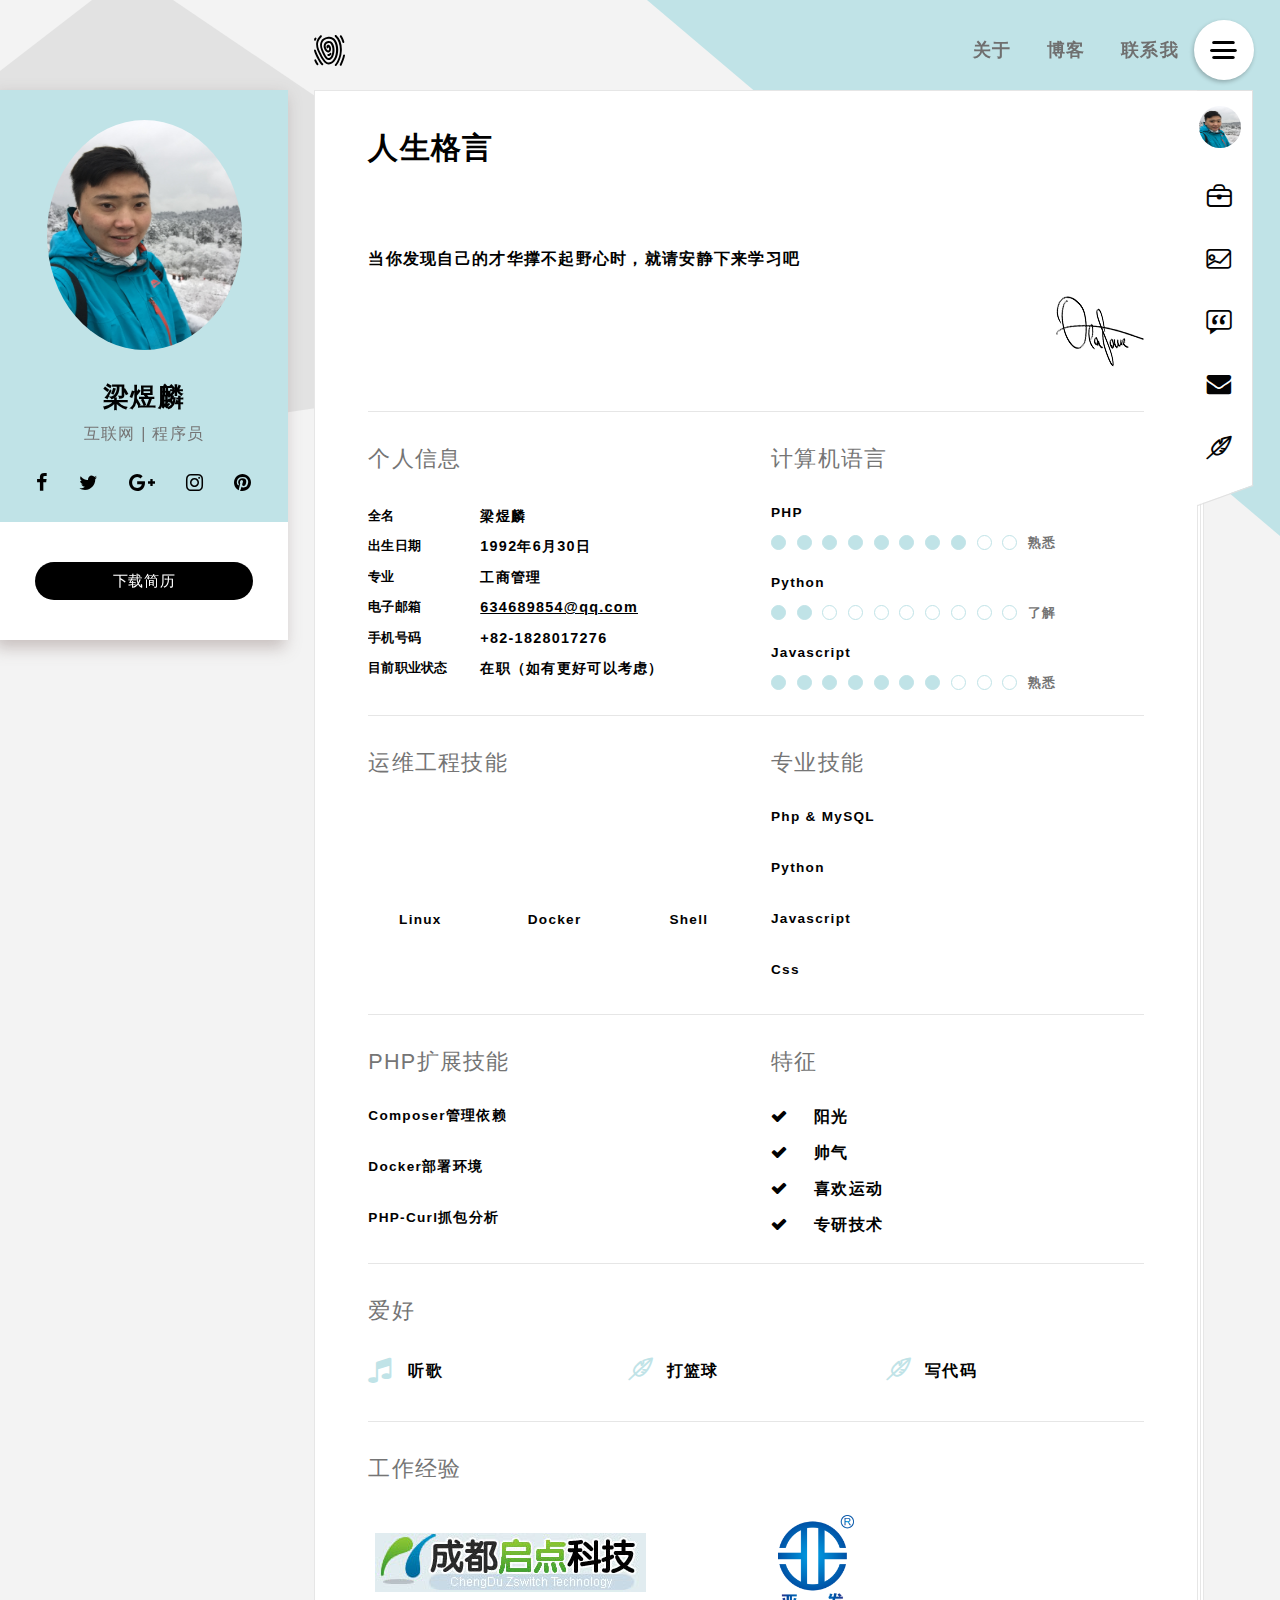
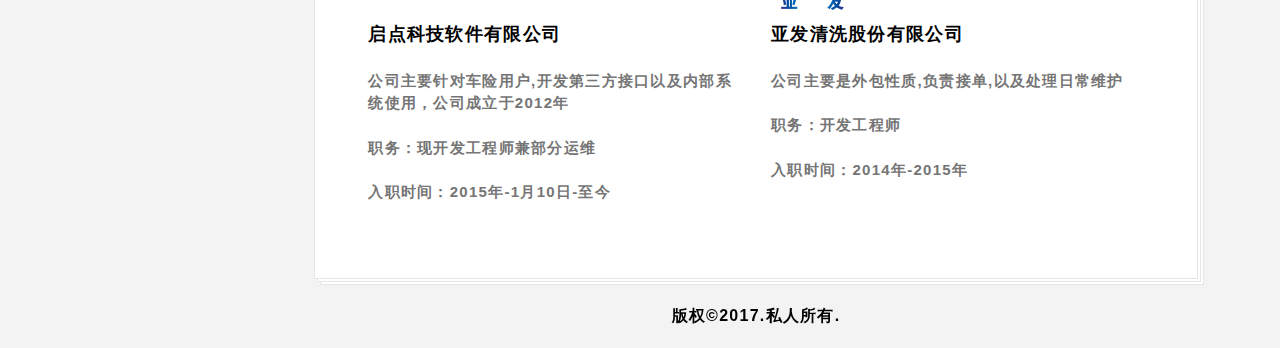
==== commit 4d75560b: "增加项目" ====
--- a/blog/index.html
+++ b/blog/index.html
@@ -348,6 +348,44 @@
                     </ul>
                 </div>
             </div>
+        </section><!-- .section -->
+
+        <section class="section">
+            <h2 class="title-thin text-muted">工作经验</h2>
+
+            <div class="row">
+                <div class="col-sm-6 clear-mrg">
+                    <div class="award-box">
+                        <figure class="award-img">
+                            <img src="img/uploads/qidian.jpg" alt="">
+                        </figure>
+
+                        <h3 class="award-title">启点科技软件有限公司</h3>
+
+                        <div class="award-text text-muted clear-mrg">
+                            <p>公司主要针对车险用户,开发第三方接口以及内部系统使用，公司成立于2012年</p>
+                            <p>职务：现开发工程师兼部分运维</p>
+                            <p>入职时间：2015年-1月10日-至今</p>
+                        </div>
+                    </div>
+                </div><!-- .col-sm-6 -->
+
+                <div class="col-sm-6 clear-mrg">
+                    <div class="award-box">
+                        <figure class="award-img">
+                            <img src="img/uploads/yafa.jpg" alt="">
+                        </figure>
+
+                        <h3 class="award-title">亚发清洗股份有限公司</h3>
+
+                        <div class="award-text text-muted clear-mrg">
+                            <p>公司主要是外包性质,负责接单,以及处理日常维护</p>
+                            <p>职务：开发工程师</p>
+                            <p>入职时间：2014年-2015年</p>
+                        </div>
+                    </div>
+                </div><!-- .col-sm-6 -->
+            </div><!-- .row -->
         </section><!-- .section -->
 
 
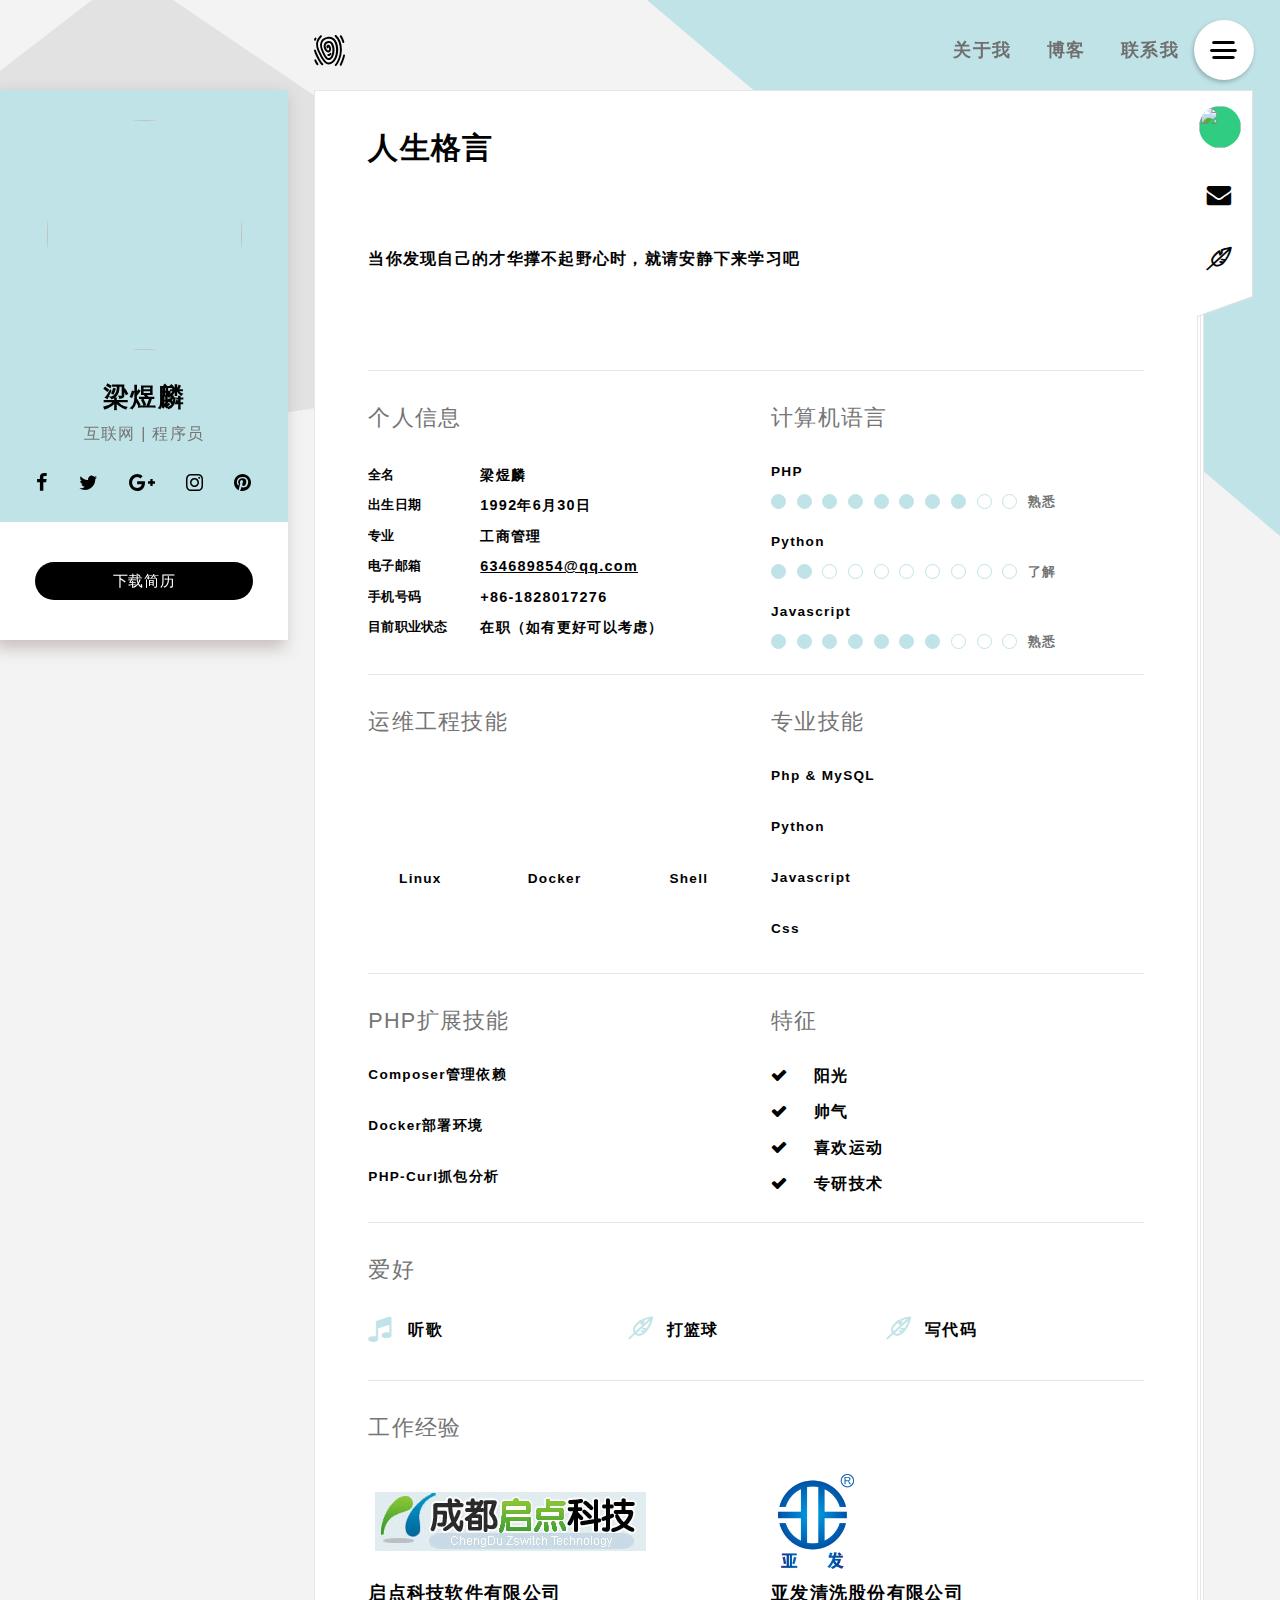
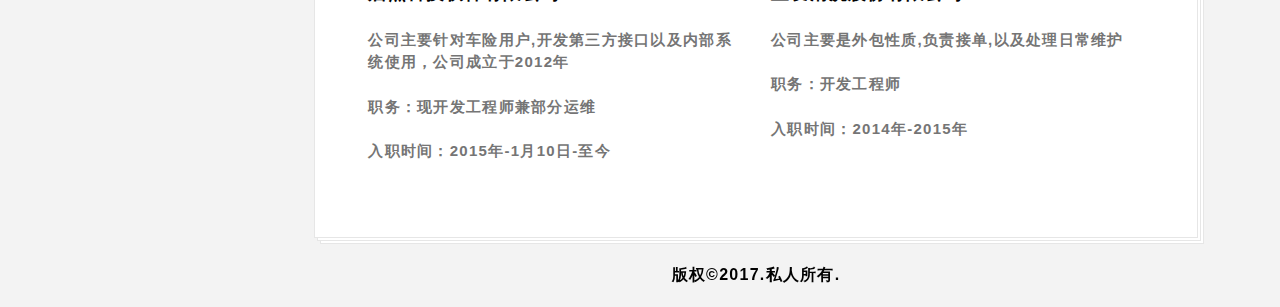
==== commit 7a9768a4: "修改前端页面" ====
--- a/blog/index.html
+++ b/blog/index.html
@@ -37,7 +37,7 @@
                              <div class="ace-nav-container ace-container hidden-sm hidden-xs">
                                  <nav id="ace-main-nav">
                                     <ul class="clear-list">
-										<li><a href="index.html">关于</a></li>
+										<li><a href="index.html">关于我</a></li>
 										<!-- <li><a href="portfolio.html">portfolio</a> -->
 										<!-- <li><a href="testimonials.html">references</a></li> -->
 										<!-- <li><a href="search.html">search</a></li> -->
@@ -84,7 +84,7 @@
 
         <article id="ace-card" class="ace-card bg-primary">
 			<div class="ace-card-inner text-center">
-				<img class="avatar avatar-195" src="img/uploads/IMG_2490.jpg" width="195" height="195" alt="">
+				<img class="avatar avatar-195" src="img/uploads/liang1.jpg" width="195" height="195" alt="">
 				<h1>梁煜麟</h1>
 				<p class="text-muted">互联网 | 程序员</p>
 				<ul class="ace-social clear-list">
@@ -111,17 +111,17 @@
                                 <nav id="ace-nav" class="ace-nav">
                                     <ul class="clear-list">
 										<li>
-											<a href="index.html" data-tooltip="Home"><img class="avatar avatar-42" src="img/uploads/IMG_2490.jpg" alt=""></a>
+											<a href="index.html" data-tooltip="Home"><img class="avatar avatar-42" src="img/uploads/liang1.jpg" alt=""></a>
 										</li>
-										<li>
+										<!-- <li>
 											<a href="experience.html" data-tooltip="Experience"><span class="ace-icon ace-icon-experience"></span></a>
-										</li>
-										<li>
+										</li> -->
+										<!-- <li>
 											<a href="portfolio.html" data-tooltip="Portfolio"><span class="ace-icon ace-icon-portfolio"></span></a>
-										</li>
-										<li>
+										</li> -->
+<!-- 										<li>
 											<a href="testimonials.html" data-tooltip="References"><span class="ace-icon ace-icon-references"></span></a>
-										</li>
+										</li> -->
 										<li>
 											<a href="contact.html" data-tooltip="Contact"><span class="ace-icon ace-icon-contact"></span></a>
 										</li>
@@ -158,7 +158,7 @@
                         <b>当你发现自己的才华撑不起野心时，就请安静下来学习吧<b></p>
 
                     <p class="text-right">
-                        <img src="img/uploads/signature.png" alt="">
+                        <img src="img/uploads/quanjing.jpg" alt="">
                     </p>
                 </div>
             </div>
@@ -183,7 +183,7 @@
                         <dd><a href="mailto:634689854@qq.com">634689854@qq.com</a></dd>
 
                         <dt class="text-upper">手机号码</dt>
-                        <dd>+82-1828017276</dd>
+                        <dd>+86-1828017276</dd>
 
                         <dt class="text-upper">目前职业状态</dt>
                         <dd>在职（如有更好可以考虑）</dd>
@@ -437,7 +437,7 @@
 
 			<article class="ace-card bg-primary">
 				<div class="ace-card-inner text-center">
-					<img class="avatar avatar-195" src="img/uploads/IMG_2490.jpg" width="195" height="195" alt="">
+					<img class="avatar avatar-195" src="img/uploads/liang1.jpg" width="195" height="195" alt="">
 					<h1>梁煜麟</h1>
 					<p class="text-muted">互联网 | 程序员</p>
 					<ul class="ace-social clear-list">
@@ -467,36 +467,6 @@
 				<section class="widget widget_posts_entries">
 					<h2 class="widget-title">popular posts</h2>
 					<ul>
-						<li>
-							<a class="post-image" href="">
-								<img src="http://noemi.px-lab.com/wp-content/uploads/2016/05/tttt-70x70.png" alt="">
-							</a>
-							<div class="post-content">
-								<h3>
-									<a href="">contextual advertising</a>
-								</h3>
-							</div>
-							<div class="post-category-comment">
-								<a href="" class="post-category">Work</a>
-								<a href="" class="post-comments">256 comments</a>
-							</div>
-						</li>
-
-						<li>
-							<a class="post-image" href="">
-								<img src="http://noemi.px-lab.com/wp-content/uploads/2016/05/IMG_8945-1-70x70.jpg" alt="">
-							</a>
-							<div class="post-content">
-								<h3>
-									<a href="">grilling tips for the dog days of summer</a>
-								</h3>
-							</div>
-							<div class="post-category-comment">
-								<a href="" class="post-category">Work</a>
-								<a href="" class="post-comments">256 comments</a>
-							</div>
-						</li>
-
 						<li>
 							<a class="post-image" href="">
 								<img src="http://noemi.px-lab.com/wp-content/uploads/2016/05/15-70x70.png" alt="">
@@ -511,54 +481,7 @@
 						</li>
 					</ul>
 				</section>
-
-				<section id="tag_cloud-2" class="widget widget_tag_cloud">
-					<h2 class="widget-title">Tags</h2>
-					<div class="tagcloud">
-						<a href="http://sc.chinaz.com/jiaoben/tag/audios/" class="tag-link-5 tag-link-position-1" title="1 topic" style="font-size: 1em;">Audios</a>
-						<a href="" class="tag-link-7 tag-link-position-2" title="1 topic" style="font-size: 1em;">Freelance</a></div>
-				</section>
-
-				<section id="recent-posts-3" class="widget widget_recent_entries">
-					<h4 class="widget-title">Recent Posts</h4>
-					<ul>
-						<li>
-							<a href="">Global Travel And Vacations  Luxury Travel On A Tight  Budget</a>
-							<div class="post-category-comment">
-								<a href="" class="post-category">Photography</a>
-								<a href="" class="post-comments">256 comments</a>
-							</div>
-						</li>
-						<li>
-							<a href="">cooking for one</a>
-							<div class="post-category-comment">
-								<a href="" class="post-category">Work</a>
-								<a href="" class="post-comments">256 comments</a>
-							</div>
-						</li>
-						<li>
-							<a href="">An Ugly Myspace Profile Will  Sure Ruin Your Reputation</a>
-							<div class="post-category-comment">
-								<a href="" class="post-category">Photography</a>
-								<a href="" class="post-comments">256 comments</a>
-							</div>
-						</li>
-					</ul>
-				</section>
-
-				<section class="widget widget_categories">
-					<h4 class="widget-title">post categories</h4>
-					<ul>
-						<li class="cat-item"><a href="">Audios</a>5</li>
-						<li class="cat-item"><a href="">Daili Inspiration</a>2</li>
-						<li class="cat-item"><a href="">Freelance</a>27</li>
-						<li class="cat-item"><a href="">Links</a>5</li>
-						<li class="cat-item"><a href="">Mobile</a>2</li>
-						<li class="cat-item"><a href="">Phography</a>27</li>
-					</ul>
-				</section>
 			</aside>
-
 		</div><!-- #ace-sidebar-inner -->
 	</div><!-- #ace-sidebar -->
 
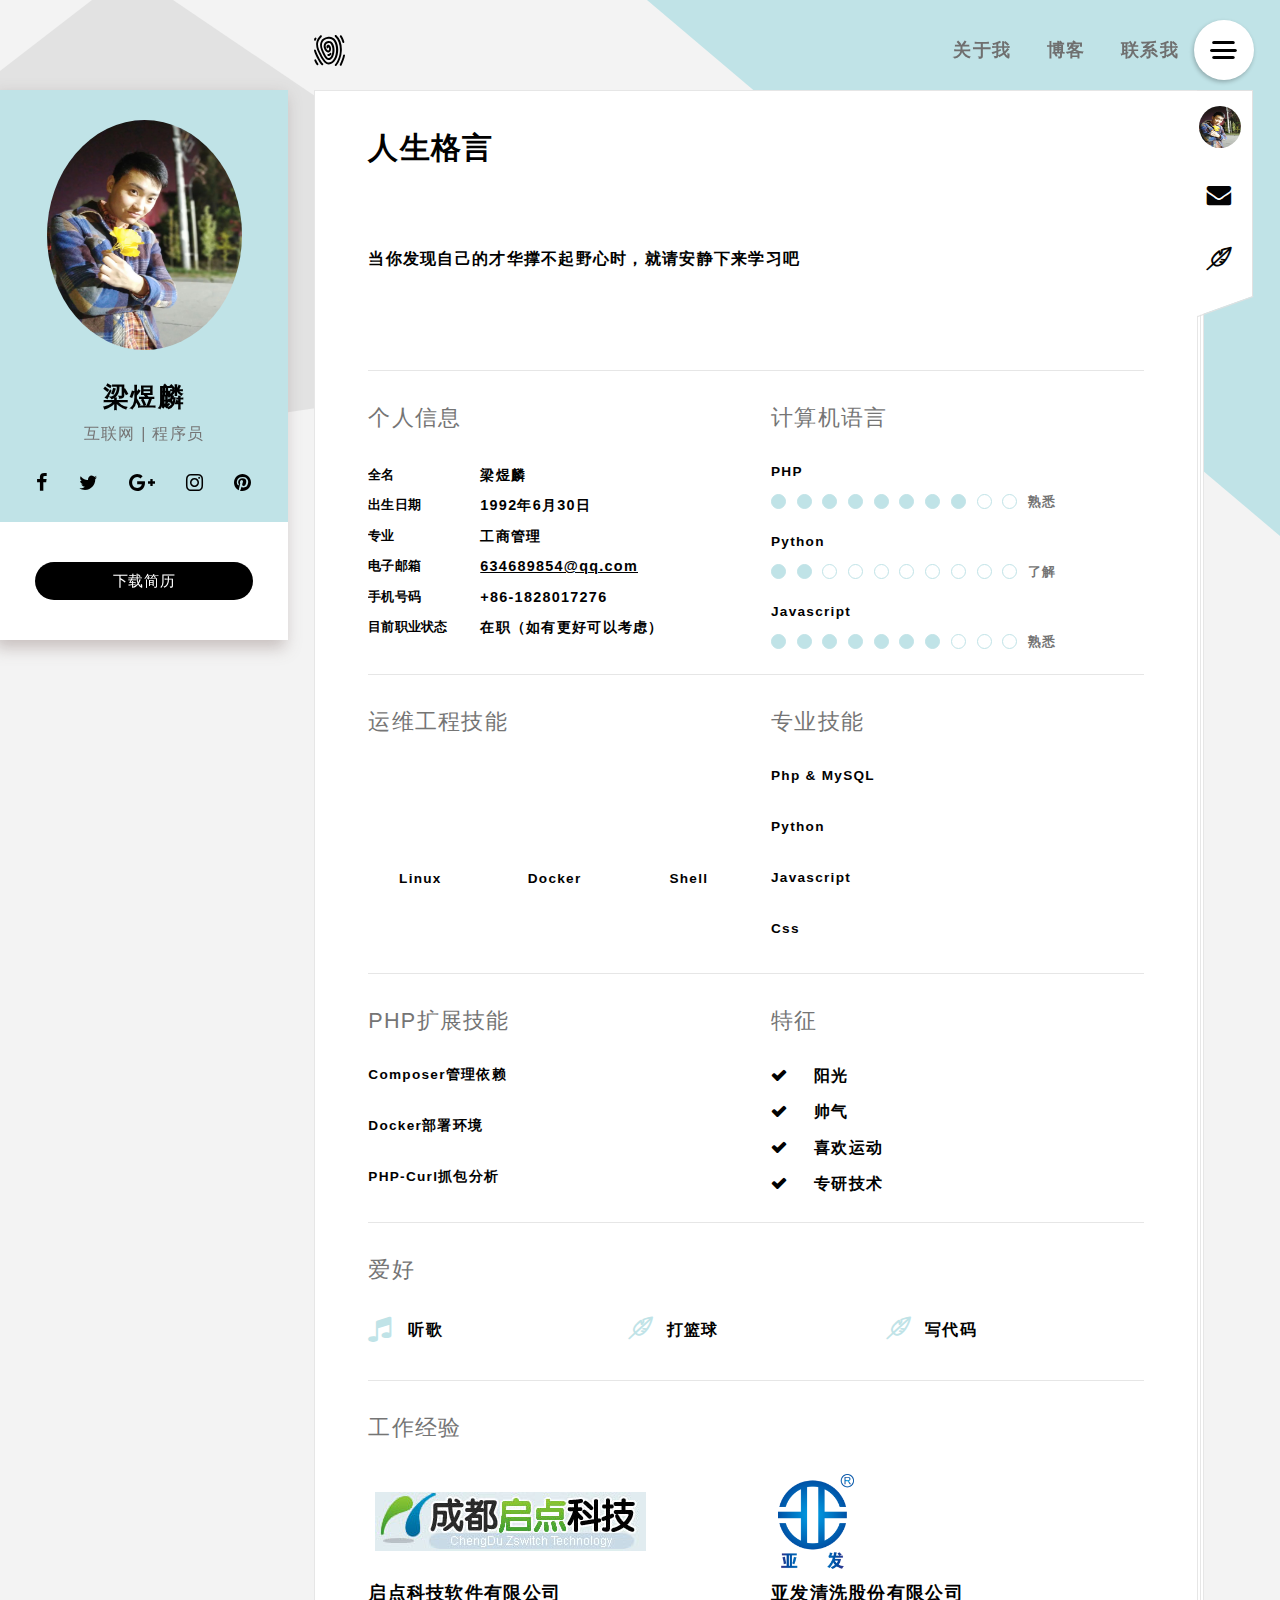
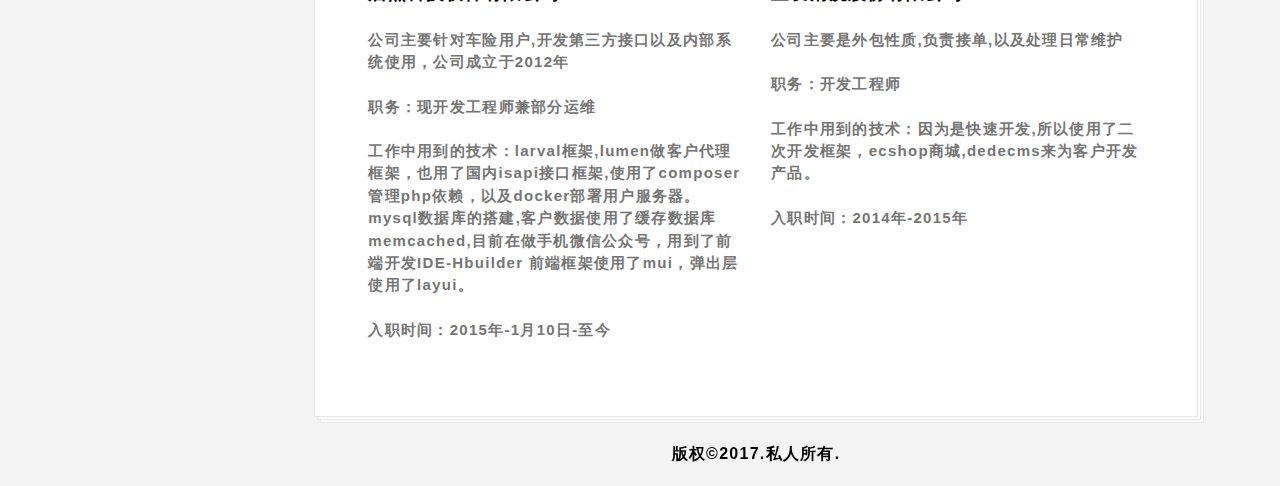
==== commit 5d8d6b38: "增加内容" ====
--- a/blog/index.html
+++ b/blog/index.html
@@ -365,6 +365,7 @@
                         <div class="award-text text-muted clear-mrg">
                             <p>公司主要针对车险用户,开发第三方接口以及内部系统使用，公司成立于2012年</p>
                             <p>职务：现开发工程师兼部分运维</p>
+                            <p>工作中用到的技术：larval框架,lumen做客户代理框架，也用了国内isapi接口框架,使用了composer管理php依赖，以及docker部署用户服务器。mysql数据库的搭建,客户数据使用了缓存数据库memcached,目前在做手机微信公众号，用到了前端开发IDE-Hbuilder 前端框架使用了mui，弹出层使用了layui。</p>
                             <p>入职时间：2015年-1月10日-至今</p>
                         </div>
                     </div>
@@ -381,6 +382,7 @@
                         <div class="award-text text-muted clear-mrg">
                             <p>公司主要是外包性质,负责接单,以及处理日常维护</p>
                             <p>职务：开发工程师</p>
+                            <p>工作中用到的技术：因为是快速开发,所以使用了二次开发框架，ecshop商城,dedecms来为客户开发产品。</p>
                             <p>入职时间：2014年-2015年</p>
                         </div>
                     </div>
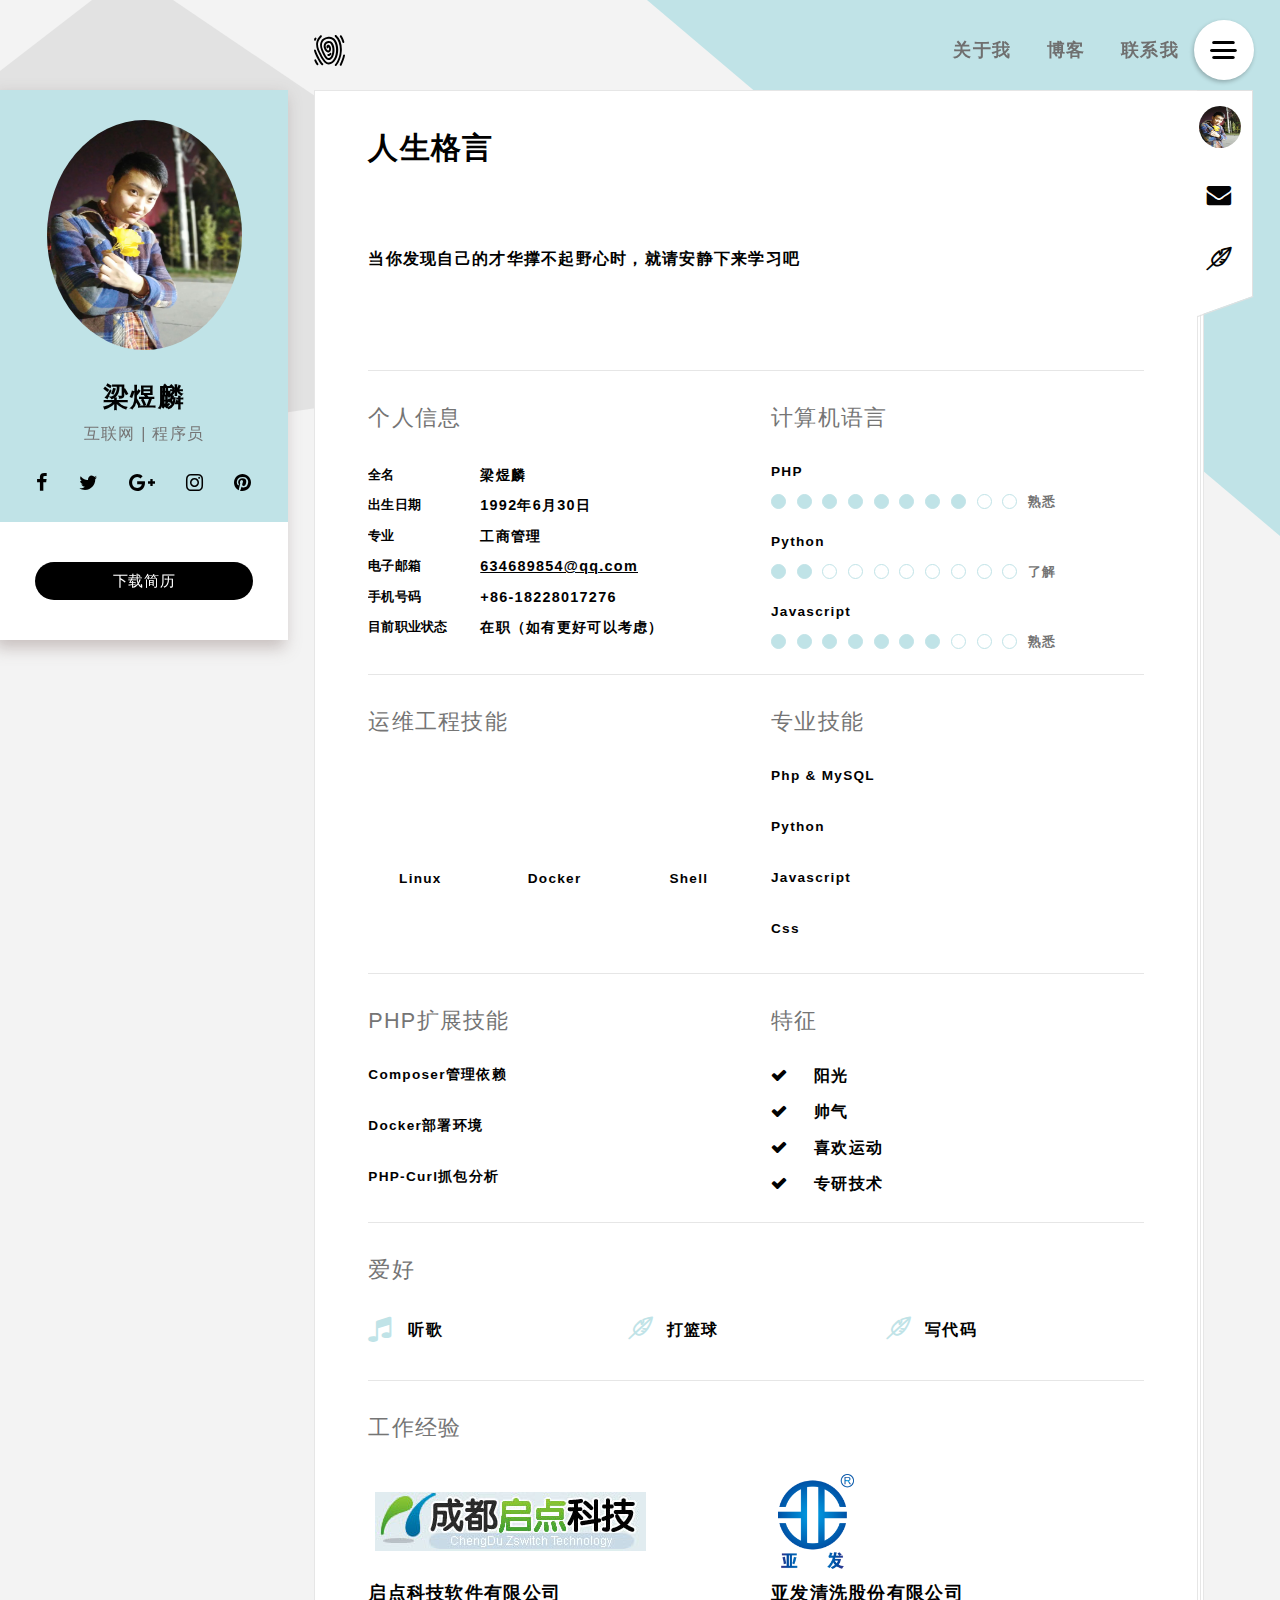
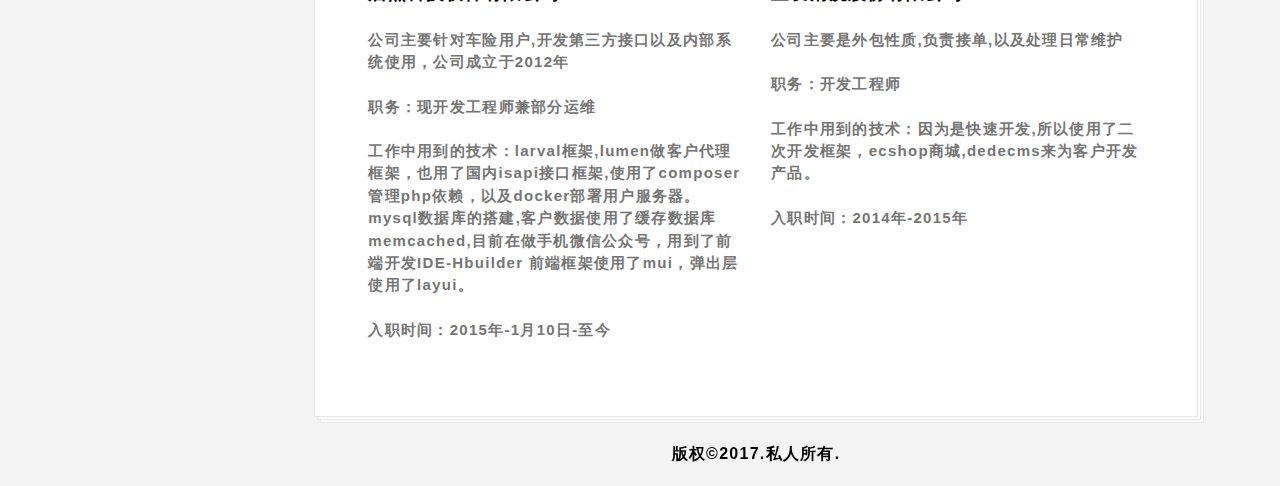
==== commit 7b876db5: "Update index.html" ====
--- a/blog/index.html
+++ b/blog/index.html
@@ -183,7 +183,7 @@
                         <dd><a href="mailto:634689854@qq.com">634689854@qq.com</a></dd>
 
                         <dt class="text-upper">手机号码</dt>
-                        <dd>+86-1828017276</dd>
+                        <dd>+86-18228017276</dd>
 
                         <dt class="text-upper">目前职业状态</dt>
                         <dd>在职（如有更好可以考虑）</dd>
@@ -453,7 +453,7 @@
 			</article><!-- #ace-card -->
 
 			<aside class="widget-area">
-				<section class="widget widget_search">
+<!-- 				<section class="widget widget_search">
 					<form role="search" method="get" class="search-form" action="http://sc.chinaz.com/jiaoben/">
 						<label>
 							<span class="screen-reader-text">Search for:</span>
@@ -482,7 +482,7 @@
 							</div>
 						</li>
 					</ul>
-				</section>
+				</section> -->
 			</aside>
 		</div><!-- #ace-sidebar-inner -->
 	</div><!-- #ace-sidebar -->
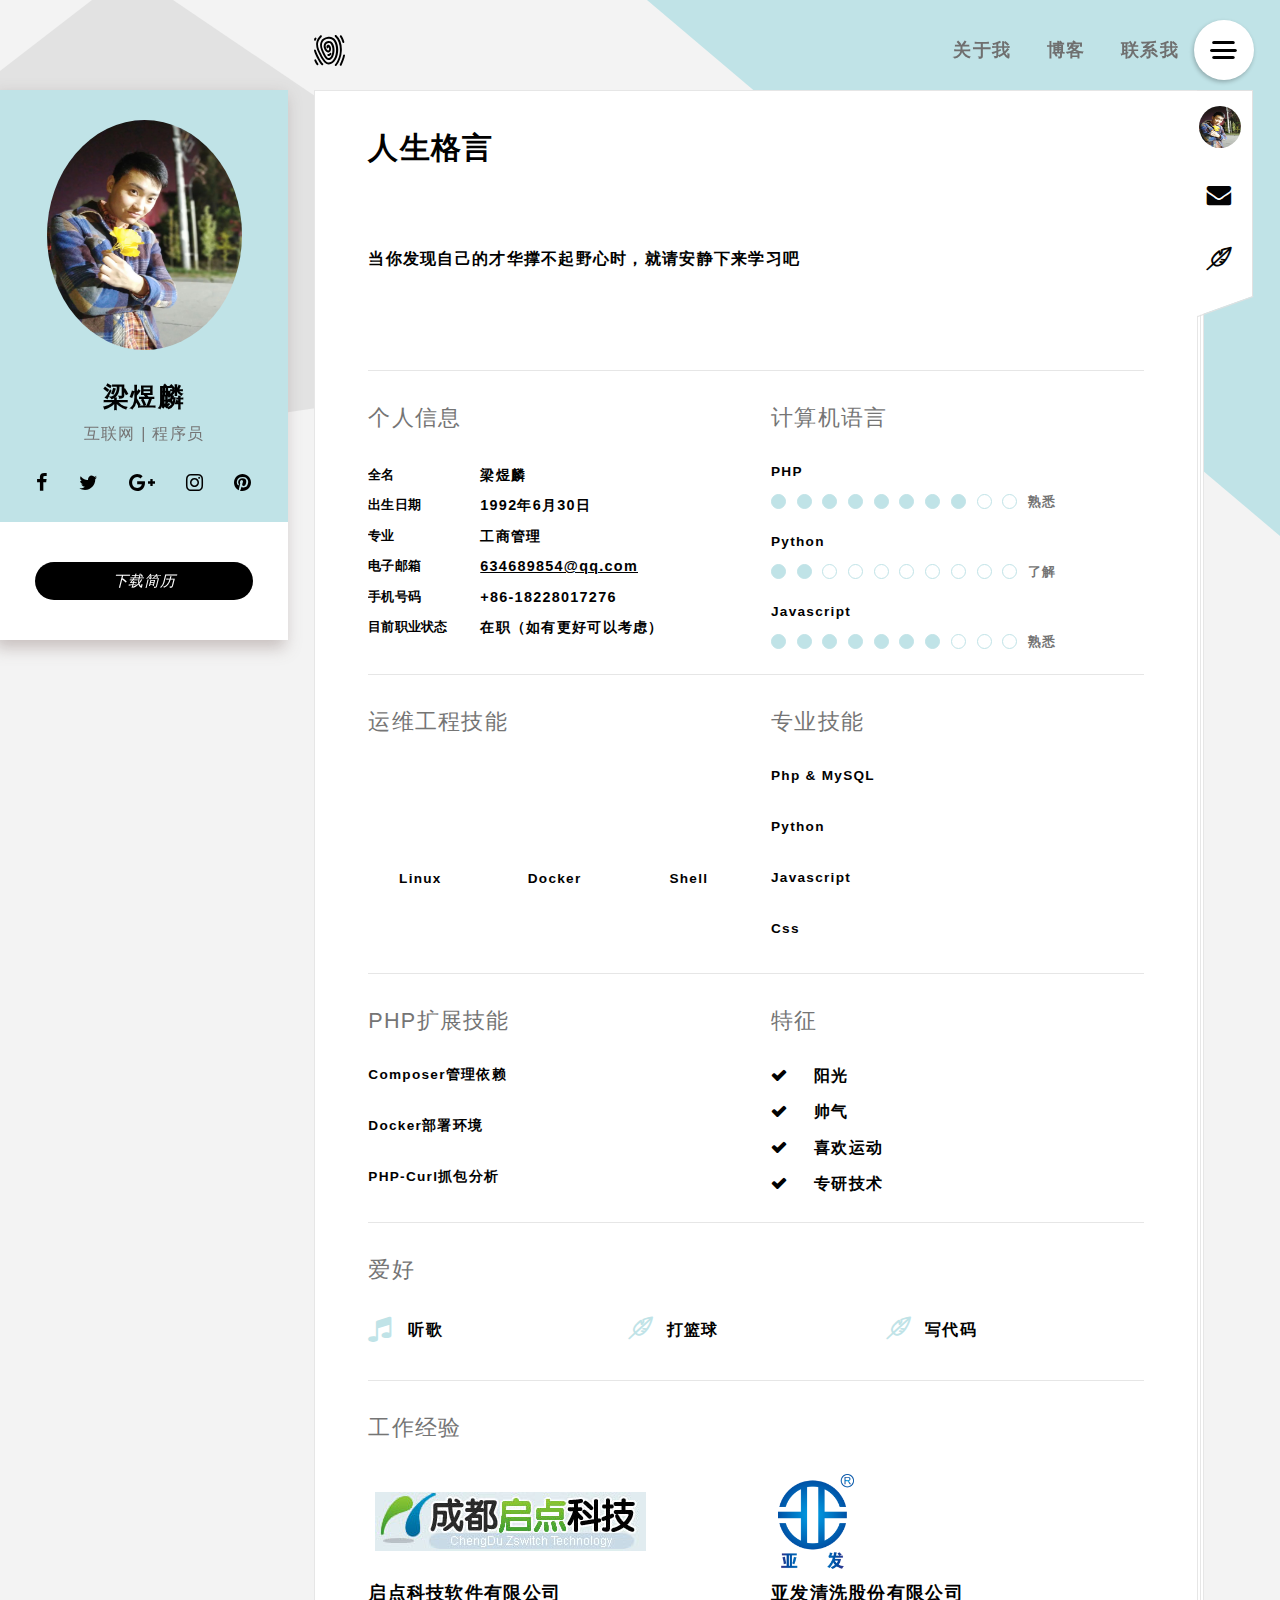
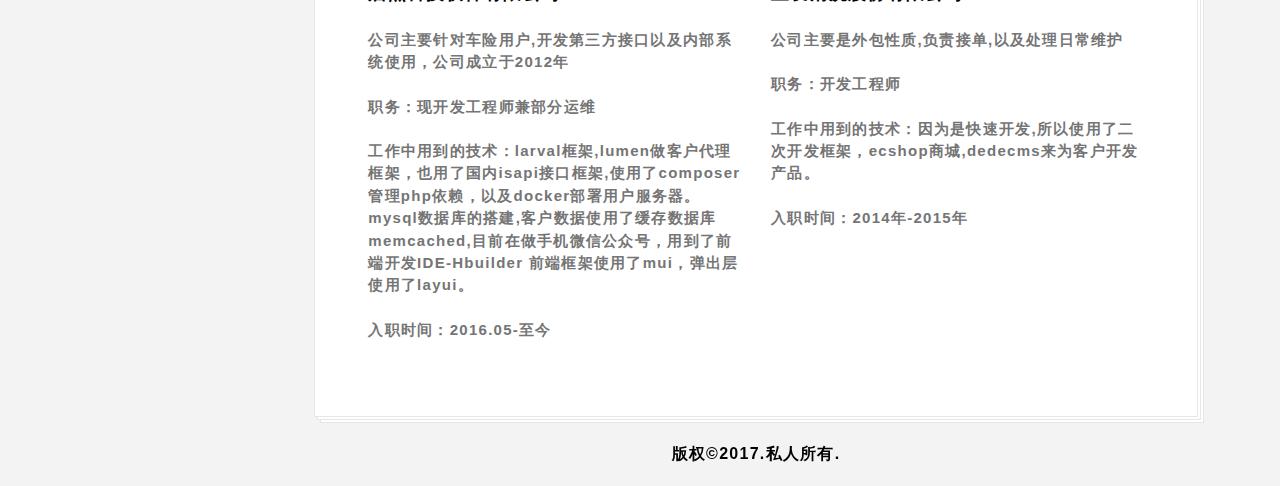
==== commit 849d8583: "增加简历文件" ====
--- a/blog/index.html
+++ b/blog/index.html
@@ -97,7 +97,7 @@
 			</div>
 
 			<footer class="ace-card-footer">
-				<a class="btn btn-lg btn-block btn-thin btn-upper " href="#">下载简历</a>
+				<i aria-hidden="true" title="下载" onclick="window.open('img/uploads/portfolio/梁煜麟简历.docx')"><a class="btn btn-lg btn-block btn-thin btn-upper ">下载简历</a></i>
 			</footer>
 		</article><!-- #ace-card -->
 
@@ -366,7 +366,7 @@
                             <p>公司主要针对车险用户,开发第三方接口以及内部系统使用，公司成立于2012年</p>
                             <p>职务：现开发工程师兼部分运维</p>
                             <p>工作中用到的技术：larval框架,lumen做客户代理框架，也用了国内isapi接口框架,使用了composer管理php依赖，以及docker部署用户服务器。mysql数据库的搭建,客户数据使用了缓存数据库memcached,目前在做手机微信公众号，用到了前端开发IDE-Hbuilder 前端框架使用了mui，弹出层使用了layui。</p>
-                            <p>入职时间：2015年-1月10日-至今</p>
+                            <p>入职时间：2016.05-至今</p>
                         </div>
                     </div>
                 </div><!-- .col-sm-6 -->
@@ -507,11 +507,7 @@
 
 <!-- Scripts -->
 <script type="text/javascript" src="js/vendor/jquery-1.12.4.min.js"></script>
-<script type="text/javascript">
-	$(".btn-upper").click(function(){
-		alert('暂时还不能下载！')
-	})
-</script>
+
 
 
 <!---<script type="text/javascript" src="http://ditu.google.cn/maps/api/js?key=AIzaSyDiwY_5J2Bkv2UgSeJa4NOKl6WUezSS9XA"></script>--->
